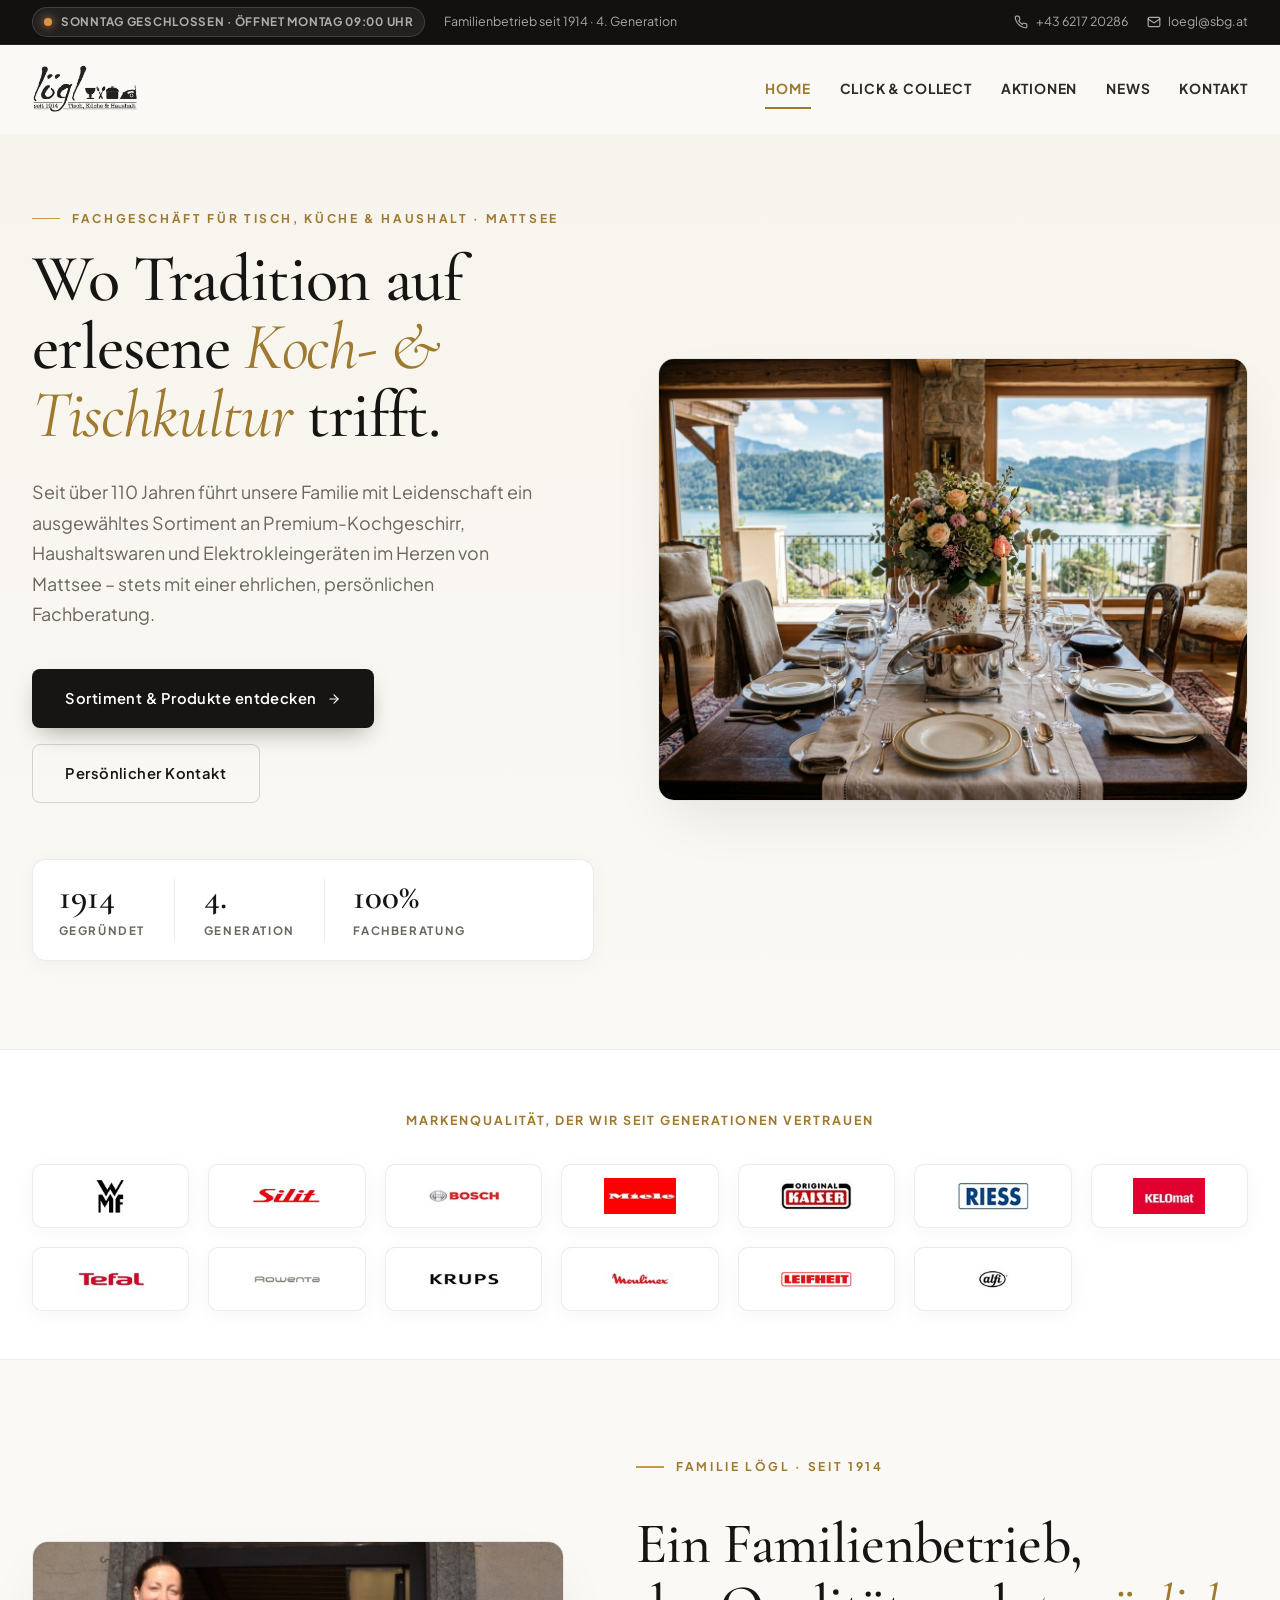
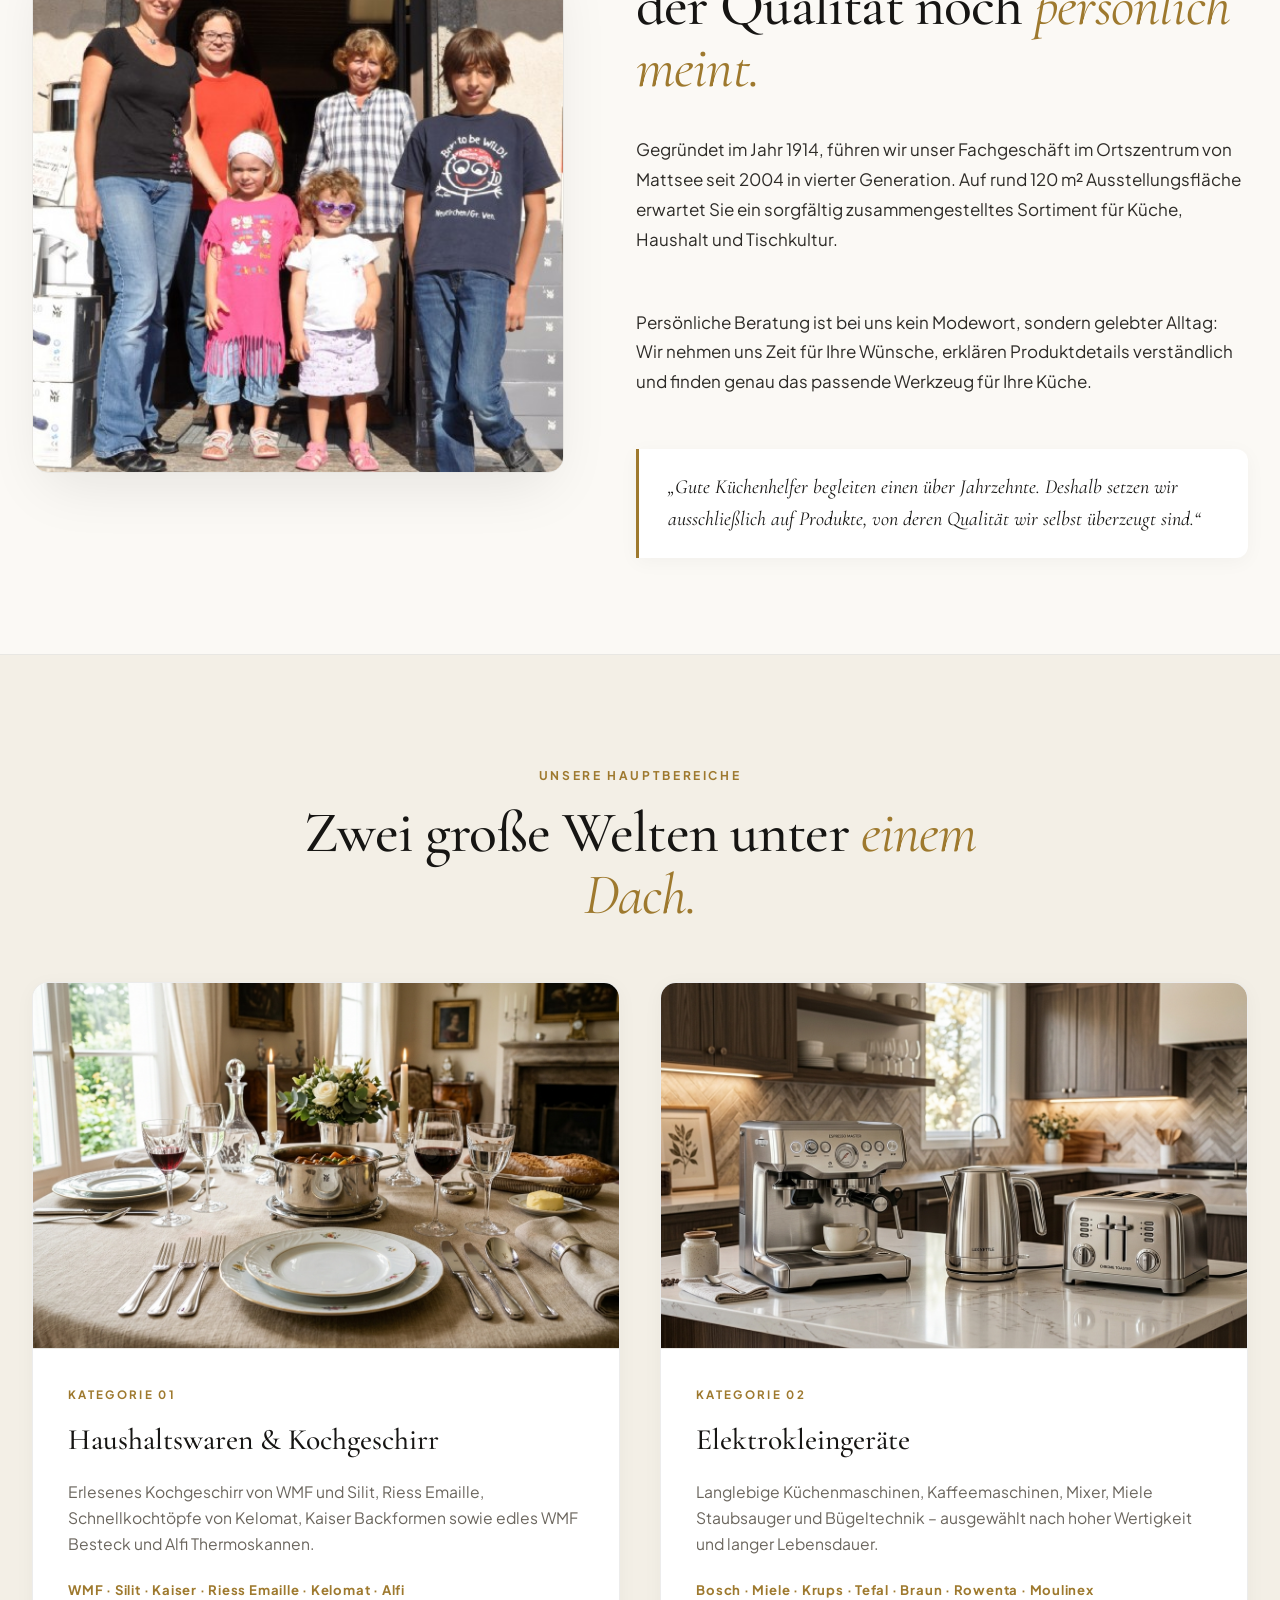
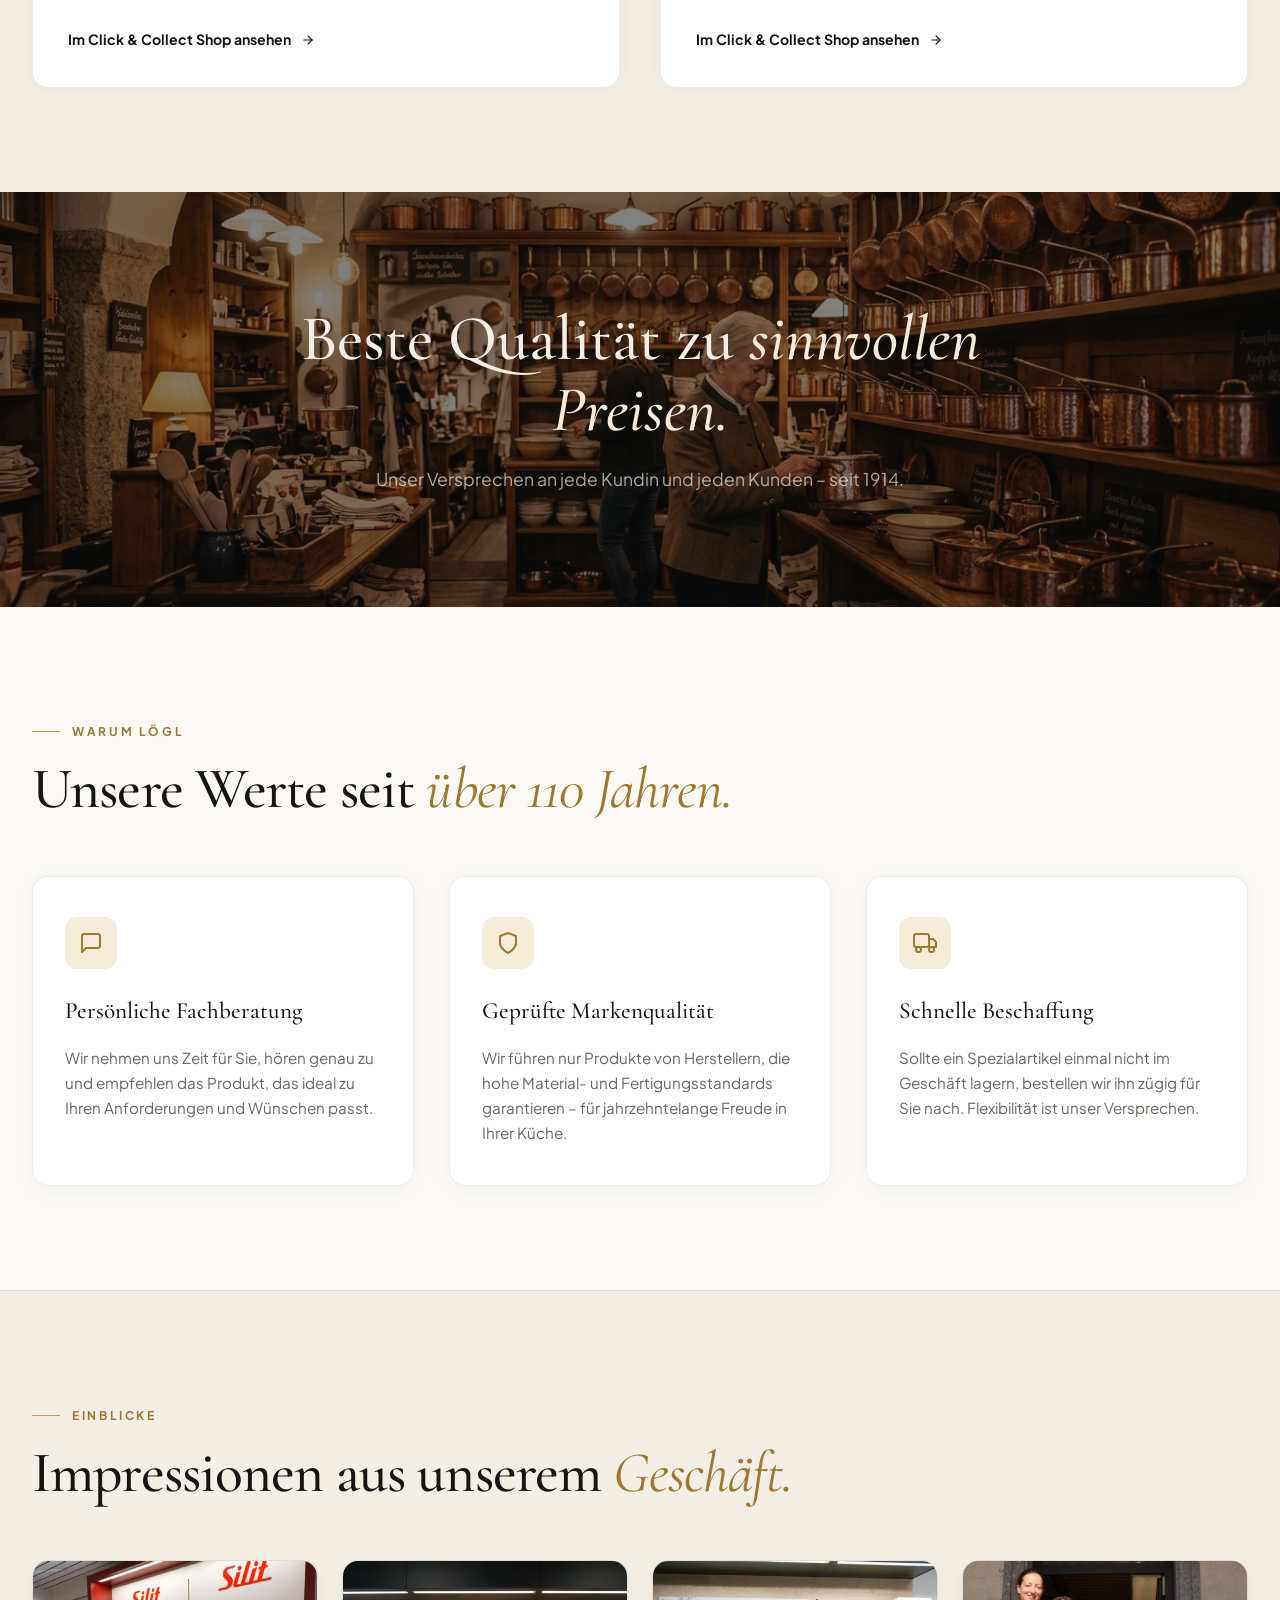
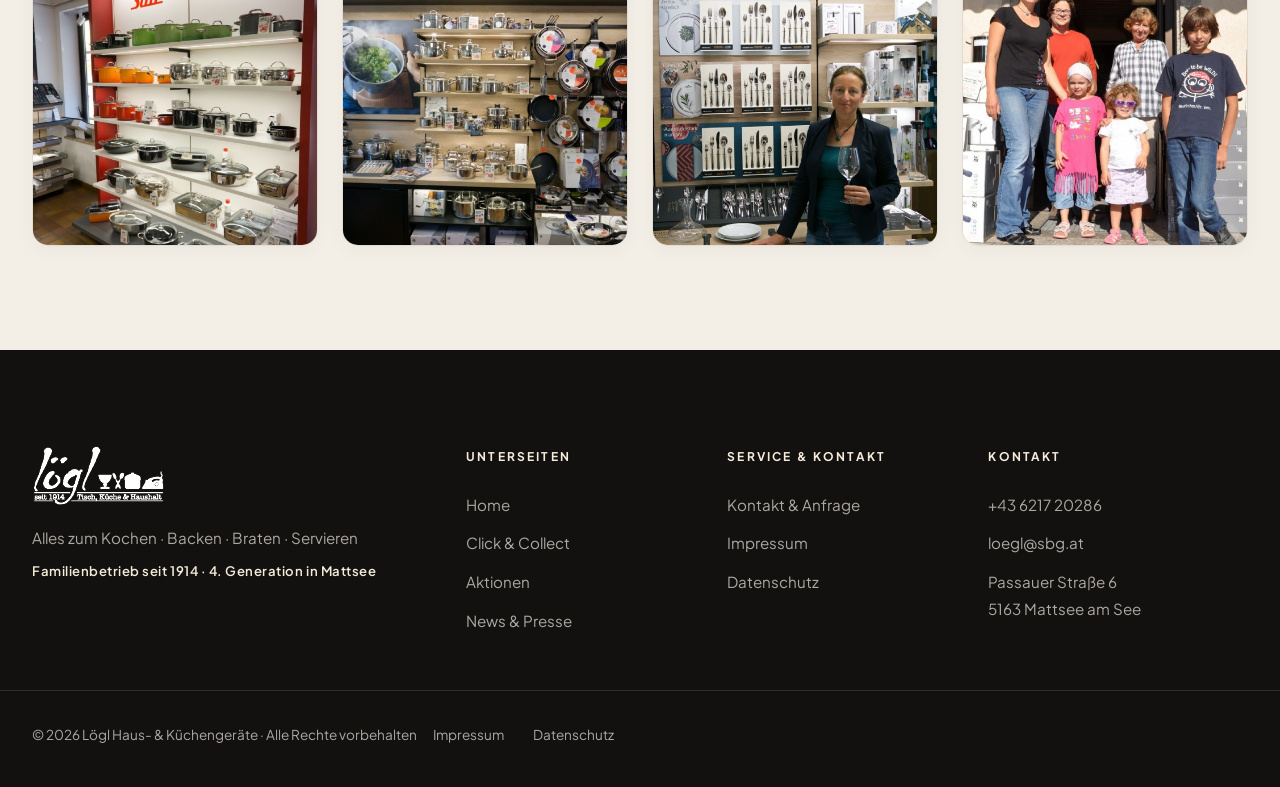
==== index.html @ 31fc6ae3 "Initial commit: Lögl Mattsee Demo-Website Statische Website mit Click & Collect Shop und Inhaber-Das" ====
<!DOCTYPE html>
<html lang="de">
<head>
  <meta charset="UTF-8" />
  <meta name="viewport" content="width=device-width, initial-scale=1.0" />
  <title>Lögl Haus- & Küchengeräte · Mattsee am See · Seit 1914</title>
  <meta name="description" content="Lögl in Mattsee – Ihr Traditionsfachgeschäft für hochwertige Haushaltswaren, Kochgeschirr & Elektrokleingeräte. Familienbetrieb in 4. Generation seit 1914." />
  <meta name="theme-color" content="#161513" />

  <!-- Open Graph / Meta -->
  <meta property="og:type" content="website" />
  <meta property="og:title" content="Lögl Haus- & Küchengeräte · Mattsee am See · seit 1914" />
  <meta property="og:description" content="Alles zum Kochen, Backen, Braten & Servieren. Ihr Traditionsfachgeschäft im Zentrum von Mattsee – seit 1914 in Familienhand." />
  <meta property="og:image" content="assets/stock/hero_v2.jpg" />
  <meta property="og:locale" content="de_AT" />

  <!-- Fonts & Styles -->
  <link rel="preconnect" href="https://fonts.googleapis.com" />
  <link rel="preconnect" href="https://fonts.gstatic.com" crossorigin />
  <link rel="icon" type="image/x-icon" href="favicon.ico" />
  <link rel="icon" type="image/png" sizes="32x32" href="favicon.png" />
  <link rel="apple-touch-icon" sizes="180x180" href="apple-touch-icon.png" />
  <link rel="stylesheet" href="assets/css/style.css" />

  <!-- Schema.org Structured Data -->
  <script type="application/ld+json">
  {
    "@context": "https://schema.org",
    "@type": "HardwareStore",
    "name": "Lögl Haus- & Küchengeräte",
    "image": "assets/stock/hero_v2.jpg",
    "description": "Fachgeschäft für Haushaltswaren, Kochgeschirr und Elektrokleingeräte in Mattsee. Familienbetrieb seit 1914.",
    "foundingDate": "1914",
    "address": {
      "@type": "PostalAddress",
      "streetAddress": "Passauer Straße 6",
      "postalCode": "5163",
      "addressLocality": "Mattsee",
      "addressRegion": "Salzburg",
      "addressCountry": "AT"
    },
    "telephone": "+43 6217 20286",
    "email": "loegl@sbg.at",
    "openingHoursSpecification": [
      { "@type": "OpeningHoursSpecification", "dayOfWeek": ["Monday","Tuesday","Thursday","Friday"], "opens": "09:00", "closes": "12:00" },
      { "@type": "OpeningHoursSpecification", "dayOfWeek": ["Monday","Tuesday","Thursday","Friday"], "opens": "14:30", "closes": "18:00" },
      { "@type": "OpeningHoursSpecification", "dayOfWeek": "Wednesday", "opens": "09:00", "closes": "12:00" },
      { "@type": "OpeningHoursSpecification", "dayOfWeek": "Saturday", "opens": "09:00", "closes": "12:30" }
    ]
  }
  </script>
</head>
<body>

  <!-- ============ TOP BAR ============ -->
  <div class="topbar">
    <div class="wrap topbar__inner">
      <span class="topbar__item">
        <span class="status-badge status-badge--open" id="liveStatusBadge">
          <span class="status-badge__dot"></span>
          <span>Wird geladen...</span>
        </span>
      </span>
      <span class="topbar__item topbar__text-hide-mobile">Familienbetrieb seit 1914 · 4. Generation</span>
      <div class="topbar__spacer"></div>
      <a class="topbar__item topbar__link" href="tel:0043621720286">
        <svg class="icon" width="14" height="14" viewBox="0 0 24 24" fill="none" stroke="currentColor" stroke-width="2"><path d="M22 16.92v3a2 2 0 0 1-2.18 2 19.79 19.79 0 0 1-8.63-3.07 19.5 19.5 0 0 1-6-6 19.79 19.79 0 0 1-3.07-8.67A2 2 0 0 1 4.11 2h3a2 2 0 0 1 2 1.72 12.84 12.84 0 0 0 .7 2.81 2 2 0 0 1-.45 2.11L8.09 9.91a16 16 0 0 0 6 6l1.27-1.27a2 2 0 0 1 2.11-.45 12.84 12.84 0 0 0 2.81.7A2 2 0 0 1 22 16.92z"></path></svg>
        <span>+43 6217 20286</span>
      </a>
      <a class="topbar__item topbar__link topbar__text-hide-mobile" href="mailto:loegl@sbg.at">
        <svg class="icon" width="14" height="14" viewBox="0 0 24 24" fill="none" stroke="currentColor" stroke-width="2"><rect x="2" y="4" width="20" height="16" rx="2"></rect><path d="m22 7-8.97 5.7a1.94 1.94 0 0 1-2.06 0L2 7"></path></svg>
        <span>loegl@sbg.at</span>
      </a>
    </div>
  </div>

  <!-- ============ HEADER ============ -->
  <header class="header" id="header">
    <div class="wrap header__inner">
      <a class="brand" href="index.html" aria-label="Lögl – zur Startseite">
        <img class="brand__logo" src="assets/loegl.jpg" alt="Lögl – Tisch, Küche & Haushalt, seit 1914" width="776" height="347" />
      </a>

      <nav class="nav" id="nav" aria-label="Hauptnavigation">
        <a href="index.html" class="nav__link is-active">HOME</a>
        <a href="click-and-collect.html" class="nav__link">CLICK &amp; COLLECT</a>
        <a href="aktionen.html" class="nav__link">AKTIONEN</a>
        <a href="news.html" class="nav__link">NEWS</a>
        <a href="kontakt.html" class="nav__link">KONTAKT</a>
      </nav>

      <button class="burger" id="burger" aria-label="Menü öffnen" aria-expanded="false" aria-controls="nav">
        <span></span><span></span><span></span>
      </button>
    </div>
  </header>

  <main id="top">

    <!-- ============ HERO ============ -->
    <section class="hero">
      <div class="wrap hero__grid">
        <div class="hero__content reveal is-in">
          <span class="eyebrow">Fachgeschäft für Tisch, Küche &amp; Haushalt · Mattsee</span>
          <h1 class="hero__title">
            Wo Tradition auf erlesene <em>Koch- &amp; Tischkultur</em> trifft.
          </h1>
          <p class="hero__lead">
            Seit über 110 Jahren führt unsere Familie mit Leidenschaft ein ausgewähltes Sortiment an Premium-Kochgeschirr, Haushaltswaren und Elektrokleingeräten im Herzen von Mattsee – stets mit einer ehrlichen, persönlichen Fachberatung.
          </p>
          <div class="hero__actions">
            <a href="click-and-collect.html" class="btn btn--primary">
              <span>Sortiment &amp; Produkte entdecken</span>
              <svg class="icon icon--arrow" width="14" height="14" viewBox="0 0 24 24" fill="none" stroke="currentColor" stroke-width="2"><line x1="5" y1="12" x2="19" y2="12"></line><polyline points="12 5 19 12 12 19"></polyline></svg>
            </a>
            <a href="kontakt.html" class="btn btn--ghost">Persönlicher Kontakt</a>
          </div>
          <div class="hero__meta">
            <div><strong>1914</strong><span>Gegründet</span></div>
            <div><strong>4.</strong><span>Generation</span></div>
            <div><strong>100%</strong><span>Fachberatung</span></div>
          </div>
        </div>
        <div class="hero__media reveal is-in">
          <img src="assets/stock/hero_v3.jpg" alt="Exquisite Tisch- &amp; Kochkultur bei Lögl in Mattsee" width="1500" height="1000" fetchpriority="high" />
        </div>
      </div>
    </section>

    <!-- ============ MARKEN ============ -->
    <section class="brands" aria-label="Unsere Marken">
      <div class="wrap">
        <p class="brands__label reveal">Markenqualität, der wir seit Generationen vertrauen</p>
        <div class="brands__grid reveal">
          <div class="brand-card"><img src="assets/1924669_im.jpg" alt="WMF" loading="lazy" /></div>
          <div class="brand-card"><img src="assets/1926480_im.png" alt="Silit" loading="lazy" /></div>
          <div class="brand-card"><img src="assets/1924662_im.jpg" alt="Bosch" loading="lazy" /></div>
          <div class="brand-card"><img src="assets/1924663_im.jpg" alt="Miele" loading="lazy" /></div>
          <div class="brand-card"><img src="assets/1924658_im.jpg" alt="Kaiser" loading="lazy" /></div>
          <div class="brand-card"><img src="assets/1924666_im.jpg" alt="Riess Emaille" loading="lazy" /></div>
          <div class="brand-card"><img src="assets/1924659_im.jpg" alt="Kelomat" loading="lazy" /></div>
          <div class="brand-card"><img src="assets/1924670_im.jpg" alt="Tefal" loading="lazy" /></div>
          <div class="brand-card"><img src="assets/1924667_im.jpg" alt="Rowenta" loading="lazy" /></div>
          <div class="brand-card"><img src="assets/1924660_im.jpg" alt="Krups" loading="lazy" /></div>
          <div class="brand-card"><img src="assets/1924664_im.jpg" alt="Moulinex" loading="lazy" /></div>
          <div class="brand-card"><img src="assets/1926479_im.png" alt="Leifheit" loading="lazy" /></div>
          <div class="brand-card"><img src="assets/1924661_im.jpg" alt="Alfi Thermos" loading="lazy" /></div>
        </div>
      </div>
    </section>

    <!-- ============ WILLKOMMEN / INTRO ============ -->
    <section class="intro" id="willkommen">
      <div class="wrap intro__grid">
        <figure class="intro__photo reveal">
          <img src="assets/1923176_th.jpg" alt="Dagmar Leobacher und Michael Fürst – Inhaber von Lögl Haus- &amp; Küchengeräte" width="500" height="500" loading="lazy" />
        </figure>
        <div class="intro__body reveal">
          <span class="eyebrow eyebrow--dark">Familie Lögl · seit 1914</span>
          <h2 class="section-title">Ein Familienbetrieb,<br />der Qualität noch <em>persönlich meint.</em></h2>
          <p>
            Gegründet im Jahr 1914, führen wir unser Fachgeschäft im Ortszentrum von Mattsee seit 2004 in vierter Generation. Auf rund 120 m² Ausstellungsfläche erwartet Sie ein sorgfältig zusammengestelltes Sortiment für Küche, Haushalt und Tischkultur.
          </p>
          <p>
            Persönliche Beratung ist bei uns kein Modewort, sondern gelebter Alltag: Wir nehmen uns Zeit für Ihre Wünsche, erklären Produktdetails verständlich und finden genau das passende Werkzeug für Ihre Küche.
          </p>
          <div class="owner-quote">
            „Gute Küchenhelfer begleiten einen über Jahrzehnte. Deshalb setzen wir ausschließlich auf Produkte, von deren Qualität wir selbst überzeugt sind.“
          </div>
        </div>
      </div>
    </section>

    <!-- ============ SORTIMENT SHOWCASE ============ -->
    <section class="sortiment">
      <div class="wrap">
        <div class="section-head section-head--center reveal">
          <span class="eyebrow eyebrow--dark">Unsere Hauptbereiche</span>
          <h2 class="section-title">Zwei große Welten unter <em>einem Dach.</em></h2>
        </div>

        <div class="cards">
          <!-- Haushaltswaren -->
          <article class="card reveal" id="haushalt">
            <figure class="card__media">
              <img src="assets/stock/sortiment-haushalt.jpg" alt="Hochwertiges Kochgeschirr, Geschirr und Glaskultur bei Lögl" width="1500" height="1000" loading="lazy" />
            </figure>
            <div class="card__body">
              <span class="card__num">Kategorie 01</span>
              <h3 class="card__title">Haushaltswaren &amp; Kochgeschirr</h3>
              <p class="card__text">
                Erlesenes Kochgeschirr von WMF und Silit, Riess Emaille, Schnellkochtöpfe von Kelomat, Kaiser Backformen sowie edles WMF Besteck und Alfi Thermoskannen.
              </p>
              <div class="card__brands">WMF · Silit · Kaiser · Riess Emaille · Kelomat · Alfi</div>
              <a href="click-and-collect.html" class="link-arrow">
                <span>Im Click &amp; Collect Shop ansehen</span>
                <svg class="icon icon--arrow" width="14" height="14" viewBox="0 0 24 24" fill="none" stroke="currentColor" stroke-width="2"><line x1="5" y1="12" x2="19" y2="12"></line><polyline points="12 5 19 12 12 19"></polyline></svg>
              </a>
            </div>
          </article>

          <!-- Elektrokleingeräte -->
          <article class="card reveal" id="elektro">
            <figure class="card__media">
              <img src="assets/stock/sortiment-elektro.jpg" alt="Elektrokleingeräte und Küchentechnik namhafter Marken" width="1500" height="1000" loading="lazy" />
            </figure>
            <div class="card__body">
              <span class="card__num">Kategorie 02</span>
              <h3 class="card__title">Elektrokleingeräte</h3>
              <p class="card__text">
                Langlebige Küchenmaschinen, Kaffeemaschinen, Mixer, Miele Staubsauger und Bügeltechnik – ausgewählt nach hoher Wertigkeit und langer Lebensdauer.
              </p>
              <div class="card__brands">Bosch · Miele · Krups · Tefal · Braun · Rowenta · Moulinex</div>
              <a href="click-and-collect.html" class="link-arrow">
                <span>Im Click &amp; Collect Shop ansehen</span>
                <svg class="icon icon--arrow" width="14" height="14" viewBox="0 0 24 24" fill="none" stroke="currentColor" stroke-width="2"><line x1="5" y1="12" x2="19" y2="12"></line><polyline points="12 5 19 12 12 19"></polyline></svg>
              </a>
            </div>
          </article>
        </div>
      </div>
    </section>

    <!-- ============ STATEMENT BAND ============ -->
    <section class="statement">
      <div class="statement__bg" aria-hidden="true">
        <img src="assets/stock/statement.jpg" alt="" width="1400" height="2100" loading="lazy" />
      </div>
      <div class="wrap statement__inner reveal">
        <p class="statement__quote">Beste Qualität zu <em>sinnvollen Preisen.</em></p>
        <p class="statement__sub">Unser Versprechen an jede Kundin und jeden Kunden – seit 1914.</p>
      </div>
    </section>

    <!-- ============ REDESIGNED WARM LUXURY VALUES ============ -->
    <section class="values">
      <div class="wrap">
        <div class="section-head reveal">
          <span class="eyebrow eyebrow--dark">Warum Lögl</span>
          <h2 class="section-title">Unsere Werte seit <em>über 110 Jahren.</em></h2>
        </div>
        <div class="values__grid">
          <article class="value reveal">
            <div class="value__icon">
              <svg class="icon" width="24" height="24" viewBox="0 0 24 24" fill="none" stroke="currentColor" stroke-width="2"><path d="M21 15a2 2 0 0 1-2 2H7l-4 4V5a2 2 0 0 1 2-2h14a2 2 0 0 1 2 2z"></path></svg>
            </div>
            <h3>Persönliche Fachberatung</h3>
            <p>Wir nehmen uns Zeit für Sie, hören genau zu und empfehlen das Produkt, das ideal zu Ihren Anforderungen und Wünschen passt.</p>
          </article>
          <article class="value reveal">
            <div class="value__icon">
              <svg class="icon" width="24" height="24" viewBox="0 0 24 24" fill="none" stroke="currentColor" stroke-width="2"><path d="M12 22s8-4 8-10V5l-8-3-8 3v7c0 6 8 10 8 10z"></path></svg>
            </div>
            <h3>Geprüfte Markenqualität</h3>
            <p>Wir führen nur Produkte von Herstellern, die hohe Material- und Fertigungsstandards garantieren – für jahrzehntelange Freude in Ihrer Küche.</p>
          </article>
          <article class="value reveal">
            <div class="value__icon">
              <svg class="icon" width="24" height="24" viewBox="0 0 24 24" fill="none" stroke="currentColor" stroke-width="2"><rect x="1" y="3" width="15" height="13" rx="2"></rect><polygon points="16 8 20 8 23 11 23 16 16 16 16 8"></polygon><circle cx="5.5" cy="18.5" r="2.5"></circle><circle cx="18.5" cy="18.5" r="2.5"></circle></svg>
            </div>
            <h3>Schnelle Beschaffung</h3>
            <p>Sollte ein Spezialartikel einmal nicht im Geschäft lagern, bestellen wir ihn zügig für Sie nach. Flexibilität ist unser Versprechen.</p>
          </article>
        </div>
      </div>
    </section>

    <!-- ============ EINBLICKE / GALLERY ============ -->
    <section class="gallery" id="einblicke">
      <div class="wrap">
        <div class="section-head reveal">
          <span class="eyebrow eyebrow--dark">Einblicke</span>
          <h2 class="section-title">Impressionen aus unserem <em>Geschäft.</em></h2>
        </div>
        <div class="gallery__grid">
          <figure class="gallery__item reveal">
            <img src="assets/2295987_th.jpg" alt="Kochgeschirr-Ausstellung bei Lögl in Mattsee" width="500" height="500" loading="lazy" />
            <span class="gallery__zoom-icon">
              <svg class="icon" width="16" height="16" viewBox="0 0 24 24" fill="none" stroke="currentColor" stroke-width="2"><circle cx="11" cy="11" r="8"></circle><line x1="21" y1="21" x2="16.65" y2="16.65"></line></svg>
            </span>
          </figure>
          <figure class="gallery__item reveal">
            <img src="assets/2295988_th.jpg" alt="Markenausstellung im Verkaufsraum" width="500" height="500" loading="lazy" />
            <span class="gallery__zoom-icon">
              <svg class="icon" width="16" height="16" viewBox="0 0 24 24" fill="none" stroke="currentColor" stroke-width="2"><circle cx="11" cy="11" r="8"></circle><line x1="21" y1="21" x2="16.65" y2="16.65"></line></svg>
            </span>
          </figure>
          <figure class="gallery__item reveal">
            <img src="assets/2295986_th.jpg" alt="Besteck und Glaskultur" width="500" height="500" loading="lazy" />
            <span class="gallery__zoom-icon">
              <svg class="icon" width="16" height="16" viewBox="0 0 24 24" fill="none" stroke="currentColor" stroke-width="2"><circle cx="11" cy="11" r="8"></circle><line x1="21" y1="21" x2="16.65" y2="16.65"></line></svg>
            </span>
          </figure>
          <figure class="gallery__item reveal">
            <img src="assets/1923176_th.jpg" alt="Familie Lögl vor dem Fachgeschäft in Mattsee" width="500" height="500" loading="lazy" />
            <span class="gallery__zoom-icon">
              <svg class="icon" width="16" height="16" viewBox="0 0 24 24" fill="none" stroke="currentColor" stroke-width="2"><circle cx="11" cy="11" r="8"></circle><line x1="21" y1="21" x2="16.65" y2="16.65"></line></svg>
            </span>
          </figure>
        </div>
      </div>
    </section>

    <!-- ============ FOOTER ============ -->
    <footer class="footer">
      <div class="wrap footer__inner">
        <div class="footer__brand">
          <img class="footer__logo" src="assets/loegl.jpg" alt="Lögl – Tisch, Küche & Haushalt" width="776" height="347" />
          <p>Alles zum Kochen · Backen · Braten · Servieren</p>
          <p class="footer__since">Familienbetrieb seit 1914 · 4. Generation in Mattsee</p>
        </div>
        <nav class="footer__nav" aria-label="Footer Navigation Subpages">
          <h4>Unterseiten</h4>
          <a href="index.html">Home</a>
          <a href="click-and-collect.html">Click &amp; Collect</a>
          <a href="aktionen.html">Aktionen</a>
          <a href="news.html">News &amp; Presse</a>
        </nav>
        <nav class="footer__nav" aria-label="Footer Service">
          <h4>Service &amp; Kontakt</h4>
          <a href="kontakt.html">Kontakt &amp; Anfrage</a>
          <a href="impressum.html">Impressum</a>
          <a href="datenschutz.html">Datenschutz</a>
        </nav>
        <div class="footer__nav">
          <h4>Kontakt</h4>
          <a href="tel:0043621720286">+43 6217 20286</a>
          <a href="mailto:loegl@sbg.at">loegl@sbg.at</a>
          <span>Passauer Straße 6<br />5163 Mattsee am See</span>
        </div>
      </div>
      <div class="wrap footer__bottom">
        <span>© <span id="year">2026</span> Lögl Haus- &amp; Küchengeräte · Alle Rechte vorbehalten</span>
        <div class="footer__legal">
          <a href="impressum.html">Impressum</a>
          <a href="datenschutz.html">Datenschutz</a>
        </div>
      </div>
    </footer>
  </main>

  <a href="#top" class="totop" id="toTop" aria-label="Nach oben scrollen">↑</a>
  <script src="assets/js/main.js"></script>
</body>
</html>
---- assets/css/style.css ----
/* =========================================================
   LÖGL Haus- & Küchengeräte — Mattsee am See (seit 1914)
   "Million Euro Agency" High-End Editorial Design System
   Master Mobile Responsiveness (320px to 4K Displays)
   ========================================================= */

@import url('https://fonts.googleapis.com/css2?family=Cormorant+Garamond:ital,wght@0,400;0,500;0,600;0,700;1,400;1,600&family=Plus+Jakarta+Sans:wght@400;500;600;700&display=swap');

:root {
  --paper:        #fbf9f5;   /* ultra warm cream base */
  --paper-2:      #ffffff;   /* cards / crisp white */
  --paper-3:      #f3efe6;   /* alt fills & chips */
  --paper-dark:   #161513;   /* obsidian dark fill */
  
  --ink:          #161513;   /* warm deep obsidian */
  --ink-2:        #2d2b27;
  --ink-soft:     #6b665e;   /* warm grey text */
  --ink-mute:     #969085;
  
  --gold:         #c49a45;   /* noble warm gold */
  --gold-light:   #f4ebd9;   /* pale gold tint */
  --gold-dark:    #9e792e;
  --gold-glow:    rgba(196, 154, 69, 0.18);
  
  --line:         rgba(22, 21, 19, 0.08);
  --line-2:       rgba(22, 21, 19, 0.16);
  --line-gold:    rgba(196, 154, 69, 0.35);

  --on-dark:      #f4efe6;
  --on-dark-soft: rgba(244, 239, 230, 0.68);
  --on-dark-line: rgba(244, 239, 230, 0.12);

  --serif: "Cormorant Garamond", Georgia, serif;
  --sans:  "Plus Jakarta Sans", -apple-system, BlinkMacSystemFont, sans-serif;

  --wrap: 1280px;
  --sp: 8.5rem;
  --r: 16px;
  --ease: cubic-bezier(0.22, 1, 0.36, 1);
  --shadow-sm: 0 4px 20px rgba(0, 0, 0, 0.04);
  --shadow-lg: 0 24px 60px -15px rgba(22, 21, 19, 0.10);
  --shadow-glow: 0 0 30px rgba(196, 154, 69, 0.25);
}

*, *::before, *::after { box-sizing: border-box; }

html { scroll-behavior: smooth; -webkit-text-size-adjust: 100%; scroll-padding-top: 90px; }
@media (prefers-reduced-motion: reduce) {
  html { scroll-behavior: auto; }
  *, *::before, *::after { animation: none !important; transition: none !important; }
}

body {
  margin: 0;
  font-family: var(--sans);
  color: var(--ink-2);
  background: var(--paper);
  font-size: 17px;
  line-height: 1.75;
  -webkit-font-smoothing: antialiased;
  text-rendering: optimizeLegibility;
  overflow-x: hidden;
}

img, svg, iframe { max-width: 100%; display: block; }
a { color: inherit; text-decoration: none; }
::selection { background: var(--gold); color: #fff; }

.wrap { width: 100%; max-width: var(--wrap); margin: 0 auto; padding: 0 32px; }

/* ---------- Icon Utilities ---------- */
.icon {
  display: inline-block; vertical-align: middle; flex-shrink: 0;
  stroke-linecap: round; stroke-linejoin: round; transition: transform 0.3s var(--ease);
}
.icon--gold { color: var(--gold); }
.icon--arrow { transition: transform 0.3s var(--ease); }
.link-arrow:hover .icon--arrow { transform: translateX(4px); }

/* ---------- Type Primitives ---------- */
.eyebrow {
  display: inline-flex; align-items: center; gap: 0.75rem;
  font-family: var(--sans); font-size: 0.75rem; font-weight: 700;
  letter-spacing: 0.22em; text-transform: uppercase;
  color: var(--gold-dark); margin-bottom: 1rem;
}
.eyebrow::before { content: ""; width: 28px; height: 1.5px; background: var(--gold); }
.eyebrow--dark { color: var(--gold-dark); }
.eyebrow--light { color: var(--gold-light); }
.eyebrow--light::before { background: var(--gold); }

.section-title {
  font-family: var(--serif); font-weight: 500;
  font-size: clamp(2rem, 4.5vw, 3.8rem);
  line-height: 1.08; letter-spacing: -0.015em; color: var(--ink); margin: 0;
}
.section-title em { font-style: italic; font-weight: 400; color: var(--gold-dark); }

.section-head { max-width: 780px; margin-bottom: 3.5rem; }
.section-head--center { text-align: center; margin-left: auto; margin-right: auto; }
.section-head--center .eyebrow { justify-content: center; }
.section-head--center .eyebrow::before { display: none; }

/* ---------- Buttons ---------- */
.btn {
  display: inline-flex; align-items: center; justify-content: center; gap: 0.65rem;
  padding: 1.05em 2.2em; font-family: var(--sans); font-size: 0.92rem; font-weight: 600;
  letter-spacing: 0.03em; border-radius: 8px; cursor: pointer; min-height: 46px;
  border: 1px solid transparent; transition: all 0.35s var(--ease);
  touch-action: manipulation;
}
.btn--primary {
  background: var(--ink); color: #fff;
  box-shadow: 0 10px 25px -8px rgba(22, 21, 19, 0.4);
}
.btn--primary:hover {
  background: var(--gold-dark); color: #fff;
  transform: translateY(-3px); box-shadow: 0 16px 30px -10px rgba(158, 121, 46, 0.4);
}
.btn--ghost { background: transparent; color: var(--ink); border-color: var(--line-2); }
.btn--ghost:hover { border-color: var(--gold-dark); color: var(--gold-dark); background: rgba(196, 154, 69, 0.06); transform: translateY(-3px); }
.btn--gold { background: var(--gold); color: #fff; }
.btn--gold:hover { background: var(--gold-dark); transform: translateY(-3px); }
.btn--wide { width: 100%; }

/* ---------- Topbar & Live Status Pill ---------- */
.topbar { background: #121110; color: var(--on-dark); font-size: 0.78rem; border-bottom: 1px solid rgba(255, 255, 255, 0.08); }
.topbar__inner { display: flex; align-items: center; gap: 1.2rem; min-height: 44px; flex-wrap: wrap; padding-top: 0.2rem; padding-bottom: 0.2rem; }
.topbar__spacer { flex: 1; }
.topbar__item { color: var(--on-dark-soft); display: inline-flex; align-items: center; gap: 0.5rem; }
.topbar__link { transition: color 0.25s; display: inline-flex; align-items: center; gap: 0.45rem; }
.topbar__link:hover { color: var(--gold-light); }
.topbar__sep { opacity: 0.25; }

.status-badge {
  display: inline-flex; align-items: center; gap: 0.6rem;
  padding: 0.32em 0.9em; border-radius: 30px; font-size: 0.73rem; font-weight: 700;
  letter-spacing: 0.06em; text-transform: uppercase; background: rgba(255, 255, 255, 0.07); border: 1px solid rgba(255, 255, 255, 0.14);
}
.status-badge__dot {
  width: 8px; height: 8px; border-radius: 50%; background: #4ae076;
  box-shadow: 0 0 10px #4ae076; animation: pulseDot 2s infinite; display: inline-block;
}
.status-badge--closed .status-badge__dot { background: #e0934a; box-shadow: 0 0 10px #e0934a; }

@keyframes pulseDot {
  0% { transform: scale(0.92); opacity: 0.85; }
  50% { transform: scale(1.3); opacity: 1; }
  100% { transform: scale(0.92); opacity: 0.85; }
}

/* ---------- Header & Navigation ---------- */
.header {
  position: sticky; top: 0; z-index: 100;
  background: rgba(251, 249, 245, 0.96);
  backdrop-filter: blur(20px) saturate(1.2); -webkit-backdrop-filter: blur(20px) saturate(1.2);
  border-bottom: 1px solid transparent; transition: all 0.4s var(--ease);
}
.header.is-stuck { border-color: var(--line); box-shadow: 0 10px 30px -10px rgba(0, 0, 0, 0.05); }
.header__inner { display: flex; align-items: center; justify-content: space-between; height: 88px; }

.brand { display: flex; align-items: center; gap: 0.8rem; line-height: 0; }
.brand__logo { height: 48px; width: auto; mix-blend-mode: multiply; transition: opacity 0.3s, transform 0.3s; }

.nav { display: flex; align-items: center; gap: 1.8rem; }
.nav__link {
  position: relative; font-size: 0.86rem; font-weight: 700; color: var(--ink-2); padding: 6px 0;
  letter-spacing: 0.06em; text-transform: uppercase; transition: color 0.25s;
}
.nav__link::after {
  content: ""; position: absolute; left: 0; bottom: -2px; width: 0; height: 2px;
  background: var(--gold-dark); transition: width 0.35s var(--ease);
}
.nav__link:hover, .nav__link.is-active { color: var(--gold-dark); }
.nav__link:hover::after, .nav__link.is-active::after { width: 100%; }

.burger { display: none; background: none; border: 0; cursor: pointer; width: 44px; height: 44px; padding: 10px 8px; position: relative; }
.burger span { position: absolute; left: 8px; right: 8px; height: 2.5px; background: var(--ink); border-radius: 2px; transition: transform 0.4s var(--ease), opacity 0.3s; }
.burger span:nth-child(1) { top: 12px; }
.burger span:nth-child(2) { top: 21px; }
.burger span:nth-child(3) { top: 30px; }

/* ---------- COMPACT SUBHERO ---------- */
.subhero {
  background: linear-gradient(180deg, #f5f1e8 0%, var(--paper) 100%);
  padding: 2.2rem 0 1.8rem; border-bottom: 1px solid var(--line);
}
.subhero__inner { max-width: 860px; }
.subhero__breadcrumb {
  font-size: 0.75rem; font-weight: 700; letter-spacing: 0.12em; text-transform: uppercase;
  color: var(--gold-dark); margin-bottom: 0.5rem; display: flex; align-items: center; gap: 0.4rem; flex-wrap: wrap;
}
.subhero__breadcrumb a { color: var(--ink-soft); transition: color 0.25s; }
.subhero__breadcrumb a:hover { color: var(--ink); }
.subhero__title {
  font-family: var(--serif); font-weight: 500;
  font-size: clamp(2.1rem, 4vw, 3.4rem); line-height: 1.05; color: var(--ink); margin: 0 0 0.5rem;
}
.subhero__title em { font-style: italic; font-weight: 400; color: var(--gold-dark); }
.subhero__lead { font-size: 1.02rem; color: var(--ink-soft); line-height: 1.6; margin: 0; }

/* ---------- Hero Section (Side-by-side 2 Column Grid) ---------- */
.hero { position: relative; background: linear-gradient(180deg, #f7f4ed 0%, var(--paper) 100%); overflow: hidden; padding: 4rem 0 5.5rem; }
.hero__grid { display: grid; grid-template-columns: 1fr 1.05fr; gap: 4rem; align-items: center; min-height: 540px; }
.hero__content { max-width: 620px; position: relative; z-index: 2; }
.hero__title {
  font-family: var(--serif); font-weight: 500;
  font-size: clamp(2.5rem, 5.2vw, 5rem); line-height: 1.02; letter-spacing: -0.02em;
  color: var(--ink); margin: 0 0 1.8rem;
}
.hero__title em { font-style: italic; font-weight: 400; color: var(--gold-dark); }
.hero__lead { max-width: 32rem; color: var(--ink-soft); font-size: 1.12rem; margin: 0 0 2.5rem; line-height: 1.7; }
.hero__actions { display: flex; gap: 1rem; flex-wrap: wrap; margin-bottom: 3.5rem; }
.hero__meta { display: flex; gap: 0; background: var(--paper-2); padding: 1.2rem; border-radius: 14px; border: 1px solid var(--line); box-shadow: var(--shadow-sm); }
.hero__meta div { display: flex; flex-direction: column; padding: 0 1.8rem; border-left: 1px solid var(--line); }
.hero__meta div:first-child { padding-left: 0.4rem; border-left: 0; }
.hero__meta strong { font-family: var(--serif); font-size: 2.2rem; font-weight: 600; line-height: 1; color: var(--ink); }
.hero__meta span { font-size: 0.72rem; font-weight: 700; letter-spacing: 0.14em; text-transform: uppercase; color: var(--ink-soft); margin-top: 0.4rem; }

.hero__media { position: relative; border-radius: var(--r); overflow: hidden; box-shadow: var(--shadow-lg); border: 1px solid var(--line); aspect-ratio: 4 / 3; }
.hero__media img { width: 100%; height: 100%; object-fit: cover; transition: transform 1.2s var(--ease); }
.hero__media:hover img { transform: scale(1.04); }

/* ---------- BRANDS HORIZONTAL GRID ---------- */
.brands { padding: 3rem 0; background: var(--paper-2); border-top: 1px solid var(--line); border-bottom: 1px solid var(--line); }
.brands__label { font-size: 0.78rem; font-weight: 700; letter-spacing: 0.16em; text-transform: uppercase; color: var(--gold-dark); text-align: center; margin-bottom: 2rem; }
.brands__grid { display: grid; grid-template-columns: repeat(7, 1fr); gap: 1.2rem; align-items: center; justify-items: center; }
.brand-card {
  width: 100%; height: 64px; display: flex; align-items: center; justify-content: center;
  padding: 0.5rem 0.8rem; background: #fff; border: 1px solid var(--line); border-radius: 10px;
  transition: all 0.3s var(--ease); box-shadow: var(--shadow-sm);
}
.brand-card:hover { border-color: var(--line-gold); transform: translateY(-3px); box-shadow: var(--shadow-lg); }
.brand-card img { max-height: 36px; width: auto; object-fit: contain; filter: none; opacity: 1; transition: transform 0.3s var(--ease); }
.brand-card:hover img { transform: scale(1.06); }

/* ---------- INTRO SECTION ---------- */
.intro { padding: 6rem 0; background: var(--paper); border-bottom: 1px solid var(--line); }
.intro__grid { display: grid; grid-template-columns: 1fr 1.15fr; gap: 4.5rem; align-items: center; }
.intro__photo { margin: 0; position: relative; border-radius: var(--r); overflow: hidden; box-shadow: var(--shadow-lg); border: 1px solid var(--line); }
.intro__photo img { width: 100%; height: 100%; object-fit: cover; aspect-ratio: 1 / 1; }
.intro__body { display: flex; flex-direction: column; gap: 1.2rem; }
.owner-quote {
  margin-top: 1rem; padding: 1.4rem 1.8rem; background: var(--paper-2); border-left: 3px solid var(--gold-dark);
  border-radius: 0 12px 12px 0; font-family: var(--serif); font-size: 1.25rem; font-style: italic;
  color: var(--ink); line-height: 1.6; box-shadow: var(--shadow-sm);
}

/* ---------- VORTEILE BANNER GRID ---------- */
.vorteile-grid { display: grid; grid-template-columns: repeat(3, 1fr); gap: 2rem; text-align: center; }

/* ---------- SORTIMENT SHOWCASE ---------- */
.sortiment { padding: 6.5rem 0; background: var(--paper-3); }
.cards { display: grid; grid-template-columns: repeat(2, 1fr); gap: 2.5rem; }
.card {
  background: var(--paper-2); border: 1px solid var(--line); border-radius: var(--r);
  overflow: hidden; display: flex; flex-direction: column; transition: all 0.4s var(--ease);
  box-shadow: var(--shadow-sm);
}
.card:hover { transform: translateY(-6px); box-shadow: var(--shadow-lg); border-color: var(--line-gold); }
.card__media { aspect-ratio: 16 / 10; overflow: hidden; background: var(--paper); position: relative; margin: 0; border-bottom: 1px solid var(--line); }
.card__media img { width: 100%; height: 100%; object-fit: cover; transition: transform 1s var(--ease); }
.card:hover .card__media img { transform: scale(1.05); }
.card__body { padding: 2.2rem; display: flex; flex-direction: column; flex: 1; }
.card__num { font-size: 0.72rem; font-weight: 700; letter-spacing: 0.2em; text-transform: uppercase; color: var(--gold-dark); margin-bottom: 0.6rem; }
.card__title { font-family: var(--serif); font-size: 1.85rem; font-weight: 500; color: var(--ink); margin: 0 0 0.8rem; }
.card__text { color: var(--ink-soft); font-size: 0.98rem; line-height: 1.65; margin: 0 0 1.4rem; }
.card__brands { font-size: 0.82rem; font-weight: 700; letter-spacing: 0.06em; color: var(--gold-dark); margin-bottom: 1.6rem; }
.link-arrow { display: inline-flex; align-items: center; gap: 0.6rem; font-size: 0.88rem; font-weight: 700; color: var(--ink); margin-top: auto; transition: color 0.25s; }
.link-arrow:hover { color: var(--gold-dark); }

/* ---------- STATEMENT BAND ---------- */
.statement { position: relative; padding: 7rem 0; background: #121110; color: var(--on-dark); overflow: hidden; text-align: center; }
.statement__bg { position: absolute; inset: 0; opacity: 0.48; }
.statement__bg img { width: 100%; height: 100%; object-fit: cover; filter: none; }
.statement__inner { position: relative; z-index: 2; max-width: 820px; margin: 0 auto; }
.statement__quote { font-family: var(--serif); font-size: clamp(2.1rem, 5vw, 4rem); font-weight: 500; line-height: 1.1; margin: 0 0 1.2rem; }
.statement__quote em { font-style: italic; color: var(--gold-light); }
.statement__sub { font-size: 1.1rem; color: var(--on-dark-soft); margin: 0; }

/* ---------- VALUES SECTION ---------- */
.values { padding: 6.5rem 0; background: var(--paper); }
.values__grid { display: grid; grid-template-columns: repeat(3, 1fr); gap: 2.2rem; }
.value {
  background: var(--paper-2); padding: 2.5rem 2rem; border-radius: var(--r); border: 1px solid var(--line);
  box-shadow: var(--shadow-sm); transition: all 0.35s var(--ease);
}
.value:hover { border-color: var(--line-gold); transform: translateY(-4px); box-shadow: var(--shadow-lg); }
.value__icon {
  width: 52px; height: 52px; border-radius: 12px; background: var(--gold-light); color: var(--gold-dark);
  display: grid; place-items: center; margin-bottom: 1.4rem; transition: all 0.3s;
}
.value:hover .value__icon { background: var(--gold-dark); color: #fff; }
.value h3 { font-family: var(--serif); font-size: 1.45rem; font-weight: 500; color: var(--ink); margin: 0 0 0.8rem; }
.value p { color: var(--ink-soft); font-size: 0.95rem; line-height: 1.65; margin: 0; }

/* ---------- GALLERY / IMPRESSIONS ---------- */
.gallery { padding: 6.5rem 0; background: var(--paper-3); border-top: 1px solid var(--line); }
.gallery__grid { display: grid; grid-template-columns: repeat(4, 1fr); gap: 1.5rem; }
.gallery__item {
  margin: 0; position: relative; border-radius: var(--r); overflow: hidden; box-shadow: var(--shadow-sm);
  border: 1px solid var(--line); aspect-ratio: 1 / 1; cursor: pointer;
}
.gallery__item img { width: 100%; height: 100%; object-fit: cover; transition: transform 0.8s var(--ease); }
.gallery__item:hover img { transform: scale(1.08); }
.gallery__zoom-icon {
  position: absolute; top: 1rem; right: 1rem; width: 36px; height: 36px; border-radius: 50%;
  background: rgba(22, 21, 19, 0.75); backdrop-filter: blur(8px); color: #fff; display: grid; place-items: center;
  opacity: 0; transform: scale(0.8); transition: all 0.3s var(--ease);
}
.gallery__item:hover .gallery__zoom-icon { opacity: 1; transform: scale(1); }

/* ---------- NEWS & PRESSE PAGE STYLES ---------- */
.press { padding: 4.5rem 0 6rem; background: var(--paper); }
.press__grid { display: grid; grid-template-columns: repeat(2, 1fr); gap: 1.8rem; }
.press__item {
  background: var(--paper-2); border: 1px solid var(--line); border-radius: var(--r);
  padding: 2.2rem; display: flex; flex-direction: column; transition: all 0.35s var(--ease);
  box-shadow: var(--shadow-sm); text-decoration: none; color: var(--ink);
}
.press__item:hover { border-color: var(--line-gold); transform: translateY(-4px); box-shadow: var(--shadow-lg); }
.press__tag { font-size: 0.74rem; font-weight: 700; letter-spacing: 0.12em; text-transform: uppercase; color: var(--gold-dark); margin-bottom: 0.6rem; }
.press__item h3 { font-family: var(--serif); font-size: 1.6rem; font-weight: 500; margin: 0 0 1.2rem; line-height: 1.25; color: var(--ink); }
.press__pdf { display: inline-flex; align-items: center; gap: 0.5rem; font-size: 0.85rem; font-weight: 700; color: var(--ink-soft); margin-top: auto; transition: color 0.25s; }
.press__item:hover .press__pdf { color: var(--gold-dark); }

.story { padding: 6.5rem 0; background: var(--paper-3); border-top: 1px solid var(--line); }
.story__grid { display: grid; grid-template-columns: 1fr 1.1fr; gap: 4.5rem; align-items: start; }
.story__left { display: flex; flex-direction: column; gap: 1.2rem; }
.story__photo { margin: 1.5rem 0 0; border-radius: var(--r); overflow: hidden; border: 1px solid var(--line); box-shadow: var(--shadow-md); }
.story__photo img { width: 100%; height: auto; display: block; }

.timeline { list-style: none; padding: 0; margin: 0; position: relative; border-left: 2px solid var(--line-gold); padding-left: 2.2rem; }
.timeline__item { position: relative; margin-bottom: 2.4rem; }
.timeline__item:last-child { margin-bottom: 0; }
.timeline__item::before {
  content: ""; position: absolute; left: -2.75rem; top: 0.35rem; width: 14px; height: 14px;
  border-radius: 50%; background: var(--paper); border: 3px solid var(--gold-dark); box-shadow: 0 0 0 4px var(--paper-3);
}
.timeline__year { display: inline-block; font-family: var(--serif); font-size: 1.5rem; font-weight: 700; color: var(--gold-dark); margin-bottom: 0.2rem; }
.timeline__item h4 { font-size: 1.1rem; font-weight: 700; color: var(--ink); margin: 0 0 0.4rem; }
.timeline__item p { font-size: 0.94rem; color: var(--ink-soft); line-height: 1.6; margin: 0; }

/* ---------- KONTAKT & ANFRAGE PAGE STYLES ---------- */
.kontakt { background: var(--paper); }
.kontakt__grid { display: grid; grid-template-columns: 1fr 1.15fr; gap: 4.5rem; }
.kontakt__cols { display: grid; grid-template-columns: 1fr 1fr; gap: 1.8rem; }
.kontakt__block h3 { font-size: 0.78rem; font-weight: 700; letter-spacing: 0.14em; text-transform: uppercase; color: var(--gold-dark); margin: 0 0 0.6rem; }
.kontakt__block p { font-size: 0.95rem; color: var(--ink-soft); line-height: 1.65; margin: 0; }

.hours { width: 100%; border-collapse: collapse; font-size: 0.92rem; }
.hours td { padding: 0.55rem 0; border-bottom: 1px dashed var(--line); vertical-align: top; }
.hours tr:last-child td { border-bottom: 0; }
.hours tr.is-today td { color: var(--gold-dark); font-weight: 700; }
.hours__closed td { color: var(--ink-mute); }

.kontakt__map { position: relative; border-radius: var(--r); overflow: hidden; border: 1px solid var(--line); box-shadow: var(--shadow-sm); aspect-ratio: 16 / 9; min-height: 340px; }
.kontakt__map iframe { width: 100%; height: 100%; border: 0; filter: contrast(1.05) saturate(1.1); }
.kontakt__maplink {
  position: absolute; bottom: 12px; right: 12px; background: rgba(22, 21, 19, 0.9); color: #fff;
  padding: 0.5em 1em; border-radius: 30px; font-size: 0.78rem; font-weight: 700; backdrop-filter: blur(10px);
  display: inline-flex; align-items: center; gap: 0.4rem; transition: background 0.3s;
}
.kontakt__maplink:hover { background: var(--gold-dark); }

/* Form Styles */
.form { background: var(--paper-2); padding: 2.8rem; border-radius: var(--r); }
.form__note { font-size: 0.94rem; color: var(--ink-soft); margin: 0 0 1.8rem; line-height: 1.6; }
.form__topics { display: flex; gap: 0.6rem; flex-wrap: wrap; }
.topic-btn {
  padding: 0.55em 1.1em; border-radius: 20px; font-size: 0.82rem; font-weight: 600;
  background: var(--paper-3); border: 1px solid var(--line); color: var(--ink-soft);
  cursor: pointer; transition: all 0.25s var(--ease);
}
.topic-btn:hover { border-color: var(--line-gold); color: var(--gold-dark); background: #fff; }
.topic-btn.is-selected { background: var(--ink); color: #fff; border-color: var(--ink); box-shadow: var(--shadow-sm); }

.form__row { display: grid; grid-template-columns: 1fr 1fr; gap: 1.2rem; }
.field { display: flex; flex-direction: column; gap: 0.4rem; margin-bottom: 1.3rem; }
.field span { font-size: 0.78rem; font-weight: 700; letter-spacing: 0.05em; text-transform: uppercase; color: var(--gold-dark); }
.field input, .field textarea, .field select {
  font-family: var(--sans); font-size: 0.95rem; color: var(--ink); padding: 0.85em 1.1em;
  border: 1px solid var(--line-2); border-radius: 8px; background: var(--paper);
  transition: border-color 0.3s, box-shadow 0.3s; width: 100%; min-height: 46px;
}
.field input:focus, .field textarea:focus, .field select:focus {
  outline: none; border-color: var(--gold-dark); box-shadow: 0 0 0 4px var(--gold-glow); background: #fff;
}
.checkbox { display: flex; align-items: flex-start; gap: 0.8rem; font-size: 0.84rem; color: var(--ink-soft); margin-bottom: 1.8rem; cursor: pointer; }
.checkbox input { margin-top: 0.25rem; accent-color: var(--gold-dark); width: 18px; height: 18px; flex-shrink: 0; }
.form__status { margin-top: 1rem; padding: 0.8rem 1.1rem; border-radius: 8px; font-size: 0.9rem; font-weight: 600; display: none; }
.form__status.is-success { background: rgba(46, 125, 50, 0.1); color: #2e7d32; border: 1px solid rgba(46, 125, 50, 0.25); display: block; }
.form__status.is-error { background: rgba(198, 40, 40, 0.1); color: #c62828; border: 1px solid rgba(198, 40, 40, 0.25); display: block; }

/* ---------- SORTIMENT TABS & CHIPS ---------- */
.sortiment-tabs { display: flex; gap: 0.8rem; flex-wrap: wrap; margin-bottom: 2.8rem; }
.sortiment-tab {
  padding: 0.65em 1.4em; border-radius: 30px; font-size: 0.84rem; font-weight: 700;
  background: var(--paper-3); border: 1px solid var(--line); color: var(--ink-soft);
  cursor: pointer; transition: all 0.3s var(--ease); white-space: nowrap; min-height: 42px;
  touch-action: manipulation;
}
.sortiment-tab:hover { border-color: var(--line-gold); color: var(--gold-dark); background: #fff; }
.sortiment-tab.is-active { background: var(--ink); color: #fff; border-color: var(--ink); box-shadow: var(--shadow-sm); }

/* ---------- Product Grid & Compact Shop Cards ---------- */
.cat-grid { display: grid; grid-template-columns: repeat(4, 1fr); gap: 1.5rem; }
.prod-card {
  background: var(--paper-2); border: 1px solid var(--line); border-radius: var(--r);
  overflow: hidden; display: flex; flex-direction: column; transition: all 0.4s var(--ease);
  box-shadow: var(--shadow-sm);
}

.prod-card--compact { padding: 0; }
.prod-card--compact .prod-card__img {
  aspect-ratio: 4 / 3; max-height: 190px; background: var(--paper); overflow: hidden; position: relative;
  border-bottom: 1px solid var(--line);
}
.prod-card--compact .prod-card__img img {
  width: 100%; height: 100%; object-fit: contain; padding: 1.2rem; transition: transform 0.6s var(--ease);
}
.prod-card--compact:hover .prod-card__img img { transform: scale(1.06); }
.prod-card--compact .prod-card__body { padding: 1.3rem; display: flex; flex-direction: column; flex: 1; }
.prod-card--compact .prod-card__title { font-size: 1.18rem; margin: 0 0 0.4rem; line-height: 1.3; color: var(--ink); }
.prod-card--compact .prod-card__desc { font-size: 0.86rem; color: var(--ink-soft); line-height: 1.5; margin: 0 0 1rem; }

/* ---------- FLUSH ACTION CARD BANNER IMAGE STYLING ---------- */
.card__media--banner {
  width: 100%; height: 230px; overflow: hidden; position: relative;
  border-bottom: 1px solid var(--line); background: var(--paper-3);
}
.card__media--banner img {
  width: 100%; height: 100%; object-fit: cover; object-position: center;
  transition: transform 0.6s var(--ease);
}
.card:hover .card__media--banner img { transform: scale(1.05); }

/* ---------- LIGHTBOX / MODAL OVERLAY FIX ---------- */
.lightbox {
  position: fixed; inset: 0; z-index: 200; background: rgba(14, 13, 11, 0.88);
  backdrop-filter: blur(20px); -webkit-backdrop-filter: blur(20px);
  display: none !important; place-items: center; padding: 2rem;
  opacity: 0; pointer-events: none; transition: opacity 0.4s var(--ease);
  overflow-y: auto;
}
.lightbox.is-open {
  display: grid !important; opacity: 1; pointer-events: auto;
}
.lightbox__content { max-width: 900px; width: 100%; max-height: 90vh; overflow-y: auto; display: flex; flex-direction: column; }

/* ---------- WARM LUXURY OWNER ADMIN PORTAL STYLES ---------- */
.admin-luxury { background: var(--paper); color: var(--ink); min-height: 100vh; display: flex; flex-direction: column; font-family: var(--sans); }
.admin-card-luxury { background: var(--paper-2); border: 1px solid var(--line); border-radius: var(--r); padding: 2rem; box-shadow: var(--shadow-sm); transition: all 0.3s var(--ease); }
.admin-card-luxury:hover { border-color: var(--line-gold); box-shadow: var(--shadow-lg); }

.admin-input-luxury {
  font-family: var(--sans); font-size: 0.95rem; color: var(--ink);
  padding: 0.85em 1.1em; border: 1px solid var(--line-2); border-radius: 8px;
  background: var(--paper); transition: border-color 0.3s, box-shadow 0.3s; width: 100%; min-height: 46px;
}
.admin-input-luxury:focus { outline: none; border-color: var(--gold-dark); box-shadow: 0 0 0 4px var(--gold-glow); }

.admin-table-container { width: 100%; overflow-x: auto; -webkit-overflow-scrolling: touch; }
.admin-table-luxury { width: 100%; border-collapse: collapse; text-align: left; min-width: 650px; }
.admin-table-luxury th { padding: 1.1rem 1.2rem; font-size: 0.75rem; font-weight: 700; letter-spacing: 0.14em; text-transform: uppercase; color: var(--gold-dark); background: var(--paper-3); border-bottom: 1px solid var(--line); white-space: nowrap; }
.admin-table-luxury td { padding: 1.1rem 1.2rem; border-bottom: 1px solid var(--line); vertical-align: middle; font-size: 0.95rem; }
.admin-table-luxury tr:hover td { background: rgba(196, 154, 69, 0.03); }

.file-dropzone {
  border: 2px dashed var(--line-gold); border-radius: 12px; padding: 1.5rem; text-align: center;
  background: var(--paper-3); cursor: pointer; transition: all 0.3s var(--ease); position: relative;
}
.file-dropzone:hover { background: var(--gold-light); border-color: var(--gold-dark); }
.file-dropzone input[type="file"] { position: absolute; inset: 0; opacity: 0; cursor: pointer; width: 100%; height: 100%; }

/* Switch Toggle */
.switch { position: relative; display: inline-block; width: 46px; height: 26px; }
.switch input { opacity: 0; width: 0; height: 0; }
.slider { position: absolute; cursor: pointer; inset: 0; background-color: #d1cbbd; transition: .3s; border-radius: 26px; }
.slider:before { position: absolute; content: ""; height: 20px; width: 20px; left: 3px; bottom: 3px; background-color: white; transition: .3s; border-radius: 50%; box-shadow: 0 2px 6px rgba(0,0,0,0.15); }
input:checked + .slider { background-color: #2e7d32; }
input:checked + .slider:before { transform: translateX(20px); }
.stock-btn { width: 34px; height: 34px; border-radius: 6px; border: 1px solid var(--line-2); background: var(--paper); color: var(--ink); font-weight: 700; cursor: pointer; display: inline-flex; align-items: center; justify-content: center; transition: all 0.2s; }
.stock-btn:hover { background: var(--gold-dark); color: #fff; border-color: var(--gold-dark); }

/* ---------- Footer ---------- */
.footer { background: #121110; color: var(--on-dark); padding: 6rem 0 2.5rem; }
.footer__inner { display: grid; grid-template-columns: 1.8fr 1fr 1fr 1.2fr; gap: 2.8rem; padding-bottom: 3.5rem; border-bottom: 1px solid var(--on-dark-line); }
.footer__logo { height: 60px; width: auto; filter: invert(1) brightness(1.8); mix-blend-mode: screen; margin-bottom: 1.2rem; }
.footer__brand p { color: var(--on-dark-soft); font-size: 0.95rem; margin: 0.5rem 0 0; }
.footer__since { font-size: 0.82rem !important; letter-spacing: 0.04em; color: var(--gold-light) !important; font-weight: 600; }
.footer__nav { display: flex; flex-direction: column; gap: 0.75rem; }
.footer__nav h4 { font-size: 0.75rem; letter-spacing: 0.18em; text-transform: uppercase; color: var(--gold-light); margin: 0 0 0.8rem; font-weight: 700; }
.footer__nav a, .footer__nav span { color: var(--on-dark-soft); font-size: 0.95rem; transition: color 0.25s; }
.footer__nav a:hover { color: #fff; }
.footer__bottom { display: flex; justify-between: space-between; align-items: center; padding-top: 2rem; font-size: 0.85rem; color: var(--on-dark-soft); flex-wrap: wrap; gap: 1rem; }
.footer__legal { display: flex; gap: 1.8rem; }
.footer__legal a:hover { color: var(--gold-light); }

/* Scroll to top */
.totop {
  position: fixed; right: 24px; bottom: 24px; z-index: 90;
  width: 48px; height: 48px; border-radius: 50%; display: grid; place-items: center;
  background: var(--ink); color: #fff; font-size: 1.2rem; border: 1px solid var(--on-dark-line);
  box-shadow: var(--shadow-lg); opacity: 0; transform: translateY(16px); pointer-events: none;
  transition: all 0.4s var(--ease);
}
.totop.is-visible { opacity: 1; transform: translateY(0); pointer-events: auto; }
.totop:hover { background: var(--gold-dark); transform: translateY(-3px); }

/* Reveal Animations */
.reveal { opacity: 1; transform: none; transition: opacity 0.85s var(--ease), transform 0.85s var(--ease); }

/* =========================================================
   ROBUST RESPONSIVE MEDIA QUERIES (320px to 1200px)
   ========================================================= */

@media (max-width: 1200px) {
  .cat-grid, #productGrid { grid-template-columns: repeat(3, 1fr) !important; }
  .brands__grid { grid-template-columns: repeat(4, 1fr); gap: 1rem; }
  .cards { grid-template-columns: 1fr; }
  .intro__grid { grid-template-columns: 1fr; gap: 2.5rem; }
  .values__grid { grid-template-columns: 1fr; }
  .gallery__grid { grid-template-columns: repeat(2, 1fr); }
  .press__grid { grid-template-columns: 1fr; }
  .story__grid { grid-template-columns: 1fr; gap: 2.5rem; }
  .kontakt__grid { grid-template-columns: 1fr; gap: 3rem; }
  .footer__inner { grid-template-columns: 1fr 1fr; gap: 2.5rem; }
}

@media (max-width: 900px) {
  .wrap { padding: 0 24px; }
  .header__inner { height: 72px; }
  .brand__logo { height: 40px; }

  /* Mobile Navigation Menu Slide-down Overlay */
  .burger { display: block; z-index: 110; width: 44px; height: 44px; padding: 10px 8px; border-radius: 8px; }
  .burger span { position: absolute; left: 8px; right: 8px; height: 2.5px; background: var(--ink); border-radius: 2px; transition: transform 0.4s var(--ease), opacity 0.3s; }
  .burger span:nth-child(1) { top: 12px; }
  .burger span:nth-child(2) { top: 21px; }
  .burger span:nth-child(3) { top: 30px; }

  .nav {
    position: fixed; inset: 0; top: 0; background: rgba(251, 249, 245, 0.98);
    backdrop-filter: blur(25px); -webkit-backdrop-filter: blur(25px);
    flex-direction: column; justify-content: center; align-items: center; gap: 1.8rem;
    padding: 6rem 2rem 3rem; z-index: 105; opacity: 0; pointer-events: none;
    transform: translateY(-16px); transition: all 0.35s var(--ease);
  }
  .nav.is-open { opacity: 1; pointer-events: auto; transform: translateY(0); }
  .nav__link { font-size: 1.35rem; font-weight: 700; padding: 8px 18px; border-radius: 30px; }
  .nav__link.is-active { background: var(--gold-light); color: var(--gold-dark); }
  .nav__link::after { display: none; }

  .burger.is-open span:nth-child(1) { transform: translateY(9px) rotate(45deg); }
  .burger.is-open span:nth-child(2) { opacity: 0; }
  .burger.is-open span:nth-child(3) { transform: translateY(-9px) rotate(-45deg); }

  .hero__grid { grid-template-columns: 1fr; gap: 2.5rem; min-height: auto; }
  .hero { padding: 2.5rem 0 4rem; }
  .hero__content { max-width: 100%; text-align: left; }
  .hero__actions { justify-content: flex-start; }

  .cat-grid, #productGrid { grid-template-columns: repeat(2, 1fr) !important; }
  .brands__grid { grid-template-columns: repeat(3, 1fr); }
  .vorteile-grid { grid-template-columns: 1fr !important; text-align: left !important; gap: 1.2rem !important; }
  .form__row { grid-template-columns: 1fr; }
  .kontakt__cols { grid-template-columns: 1fr; }
}

@media (max-width: 768px) {
  /* Prevent iOS input zoom */
  input, textarea, select, .admin-input-luxury {
    font-size: 16px !important;
  }

  .topbar { padding: 0.35rem 0; }
  .topbar__inner {
    justify-content: space-between; gap: 0.5rem; min-height: auto;
    font-size: 0.72rem; padding: 0.2rem 16px; flex-wrap: nowrap;
  }
  .topbar__item { font-size: 0.72rem; white-space: nowrap; }
  .topbar__sep, .topbar__spacer { display: none; }

  .kontakt__grid { grid-template-columns: 1fr !important; gap: 2.2rem !important; }
  .kontakt__cols { grid-template-columns: 1fr !important; gap: 1.5rem !important; }
  .kontakt__map { aspect-ratio: 4 / 3 !important; min-height: 320px !important; }

  .press__grid { grid-template-columns: 1fr !important; gap: 1.4rem !important; }
  .story__grid { grid-template-columns: 1fr !important; gap: 2rem !important; }
  .timeline { padding-left: 1.6rem !important; }
  .timeline__item::before { left: -2.15rem !important; width: 12px !important; height: 12px !important; }

  .admin-kpi-grid { grid-template-columns: repeat(2, 1fr) !important; gap: 0.8rem !important; }
  .admin-card-luxury { padding: 1.2rem !important; border-radius: 12px !important; }
  .admin-table-container { border-radius: 12px; }
  .admin-table-luxury th, .admin-table-luxury td { padding: 0.8rem 0.9rem !important; font-size: 0.85rem !important; }
}

@media (max-width: 640px) {
  body { font-size: 16px; }
  .wrap { padding: 0 16px; }

  .subhero { padding: 1.6rem 0 1.4rem; }
  .subhero__title { font-size: clamp(1.8rem, 6vw, 2.5rem); }
  .hero__title { font-size: clamp(2.1rem, 7vw, 3.2rem); }
  .section-title { font-size: clamp(1.9rem, 6.5vw, 2.8rem); }

  .hero__actions { flex-direction: column; width: 100%; }
  .hero__actions .btn { width: 100%; }

  /* Compact 3-Column Pill Bar for Stats on Mobile */
  .hero__meta {
    display: grid !important;
    grid-template-columns: repeat(3, 1fr) !important;
    gap: 0.5rem !important;
    padding: 0.9rem 0.6rem !important;
    text-align: center !important;
  }
  .hero__meta div {
    padding: 0 0.4rem !important;
    border-left: 1px solid var(--line) !important;
    border-bottom: 0 !important;
  }
  .hero__meta div:first-child { border-left: 0 !important; }
  .hero__meta strong { font-size: 1.4rem !important; }
  .hero__meta span { font-size: 0.62rem !important; letter-spacing: 0.08em !important; }

  .brands__grid { grid-template-columns: repeat(3, 1fr); gap: 0.6rem; }
  .brand-card { height: 50px; padding: 0.3rem 0.5rem; }
  .brand-card img { max-height: 28px; }

  .cat-grid, #productGrid { grid-template-columns: 1fr !important; gap: 1.2rem; }
  .gallery__grid { grid-template-columns: 1fr; }

  .prod-card--compact .prod-card__img { max-height: 170px !important; }
  .prod-card--compact .prod-card__body { padding: 1.1rem !important; }
  .prod-card--compact .prod-card__title { font-size: 1.12rem !important; }
  .prod-card--compact .prod-card__desc { font-size: 0.84rem !important; margin-bottom: 0.8rem !important; }

  /* Horizontal scrollable filter tabs on mobile */
  .sortiment-tabs {
    flex-wrap: nowrap; overflow-x: auto; padding-bottom: 0.6rem;
    -webkit-overflow-scrolling: touch; scrollbar-width: none; margin-bottom: 1.8rem;
  }
  .sortiment-tabs::-webkit-scrollbar { display: none; }

  .form { padding: 1.6rem 1.1rem; border-radius: 14px; }

  /* Responsive Modals */
  .lightbox { padding: 0.6rem !important; align-items: flex-end !important; }
  .lightbox__content {
    max-height: 92vh !important;
    border-radius: 20px 20px 0 0 !important;
    padding: 1.5rem 1.2rem 2rem !important;
    box-shadow: 0 -10px 40px rgba(0,0,0,0.3) !important;
  }
  .lightbox__close {
    top: 0.8rem !important; right: 0.8rem !important;
    width: 40px !important; height: 40px !important;
    display: grid !important; place-items: center !important;
    background: var(--paper-3) !important; border-radius: 50% !important;
    font-size: 1.3rem !important; border: 1px solid var(--line) !important;
  }

  /* Info Modal Responsive Grid */
  #productInfoModal .lightbox__content > div { grid-template-columns: 1fr !important; gap: 1.2rem !important; }
  #infoModalImg { max-height: 180px; }

  .footer { padding: 4rem 0 2rem; }
  .footer__inner { grid-template-columns: 1fr; gap: 2rem; }
  .footer__bottom { flex-direction: column; text-align: center; gap: 0.8rem; }
  .footer__legal { justify-content: center; }

  .totop { right: 16px; bottom: 16px; width: 44px; height: 44px; }
}

@media (max-width: 480px) {
  .admin-kpi-grid { grid-template-columns: 1fr !important; }
}

@media (max-width: 380px) {
  .wrap { padding: 0 12px; }
  .btn { padding: 0.9em 1.4em; font-size: 0.88rem; }
}
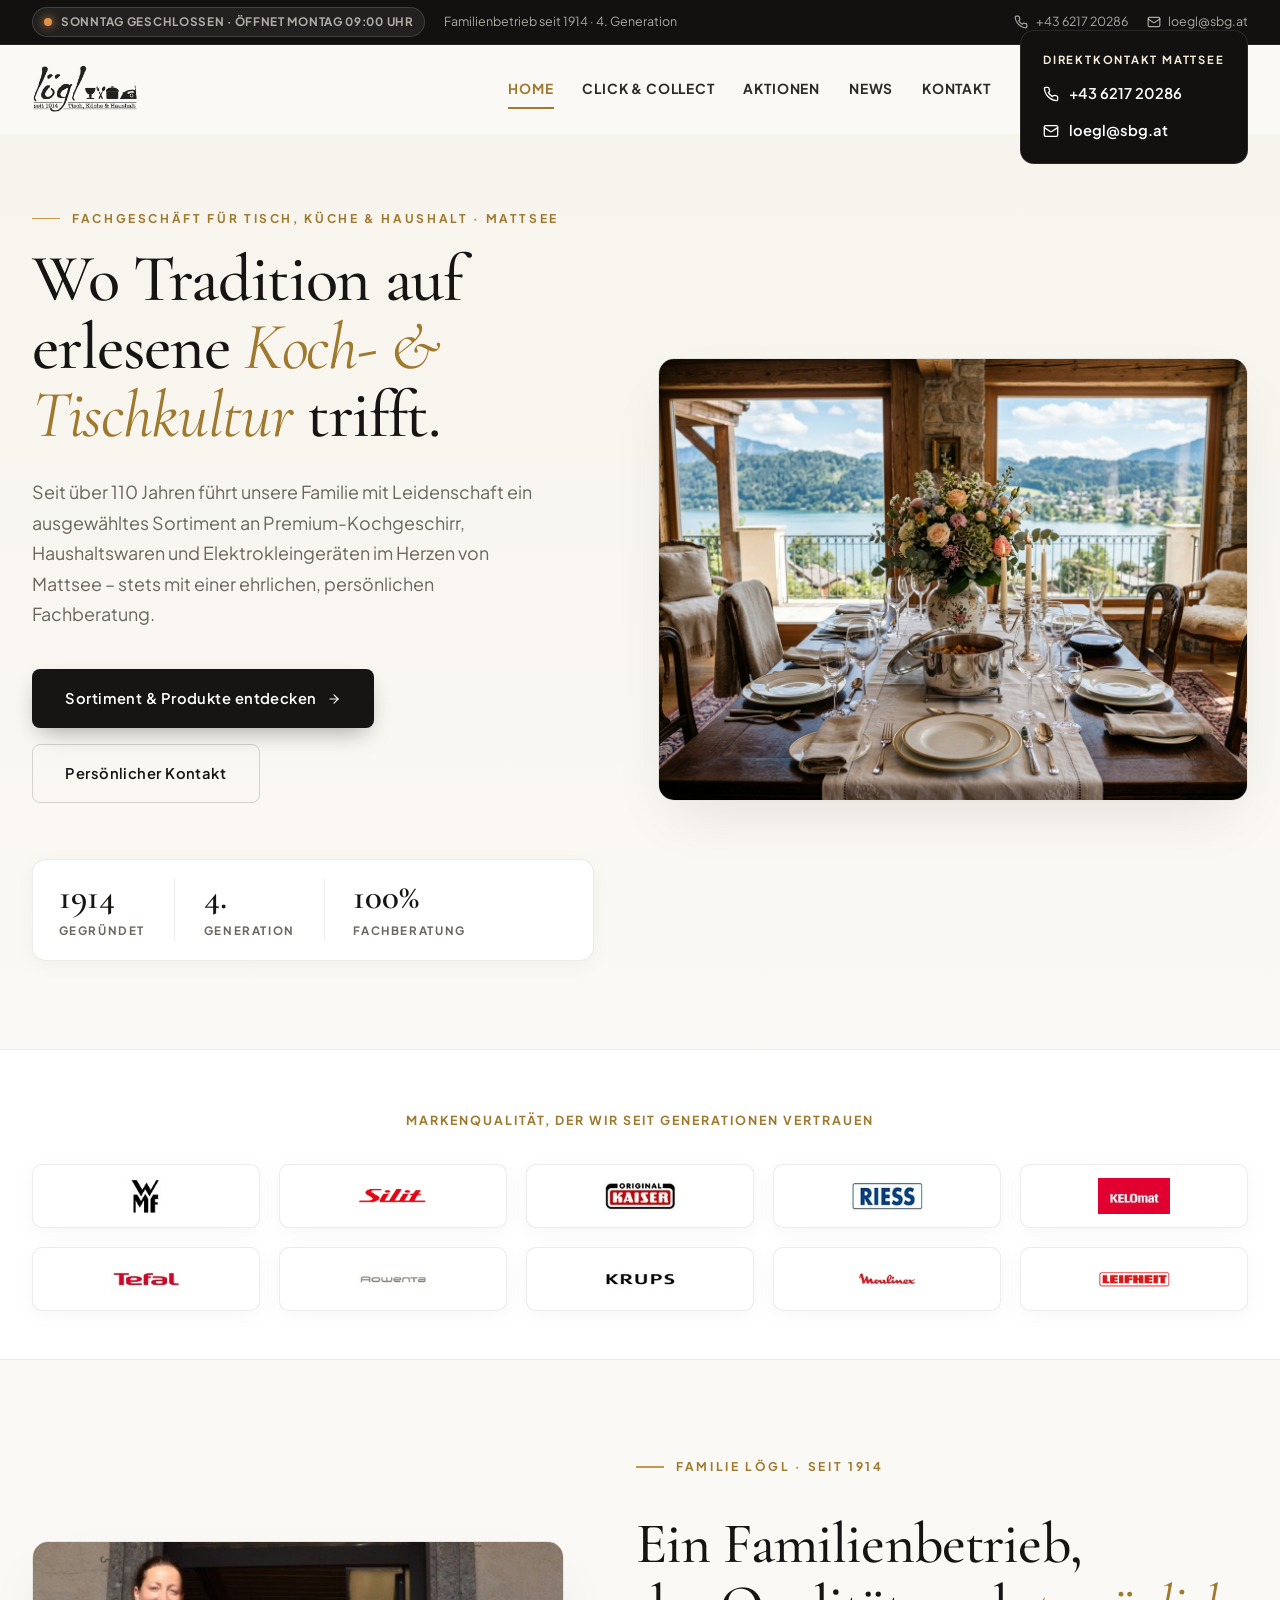
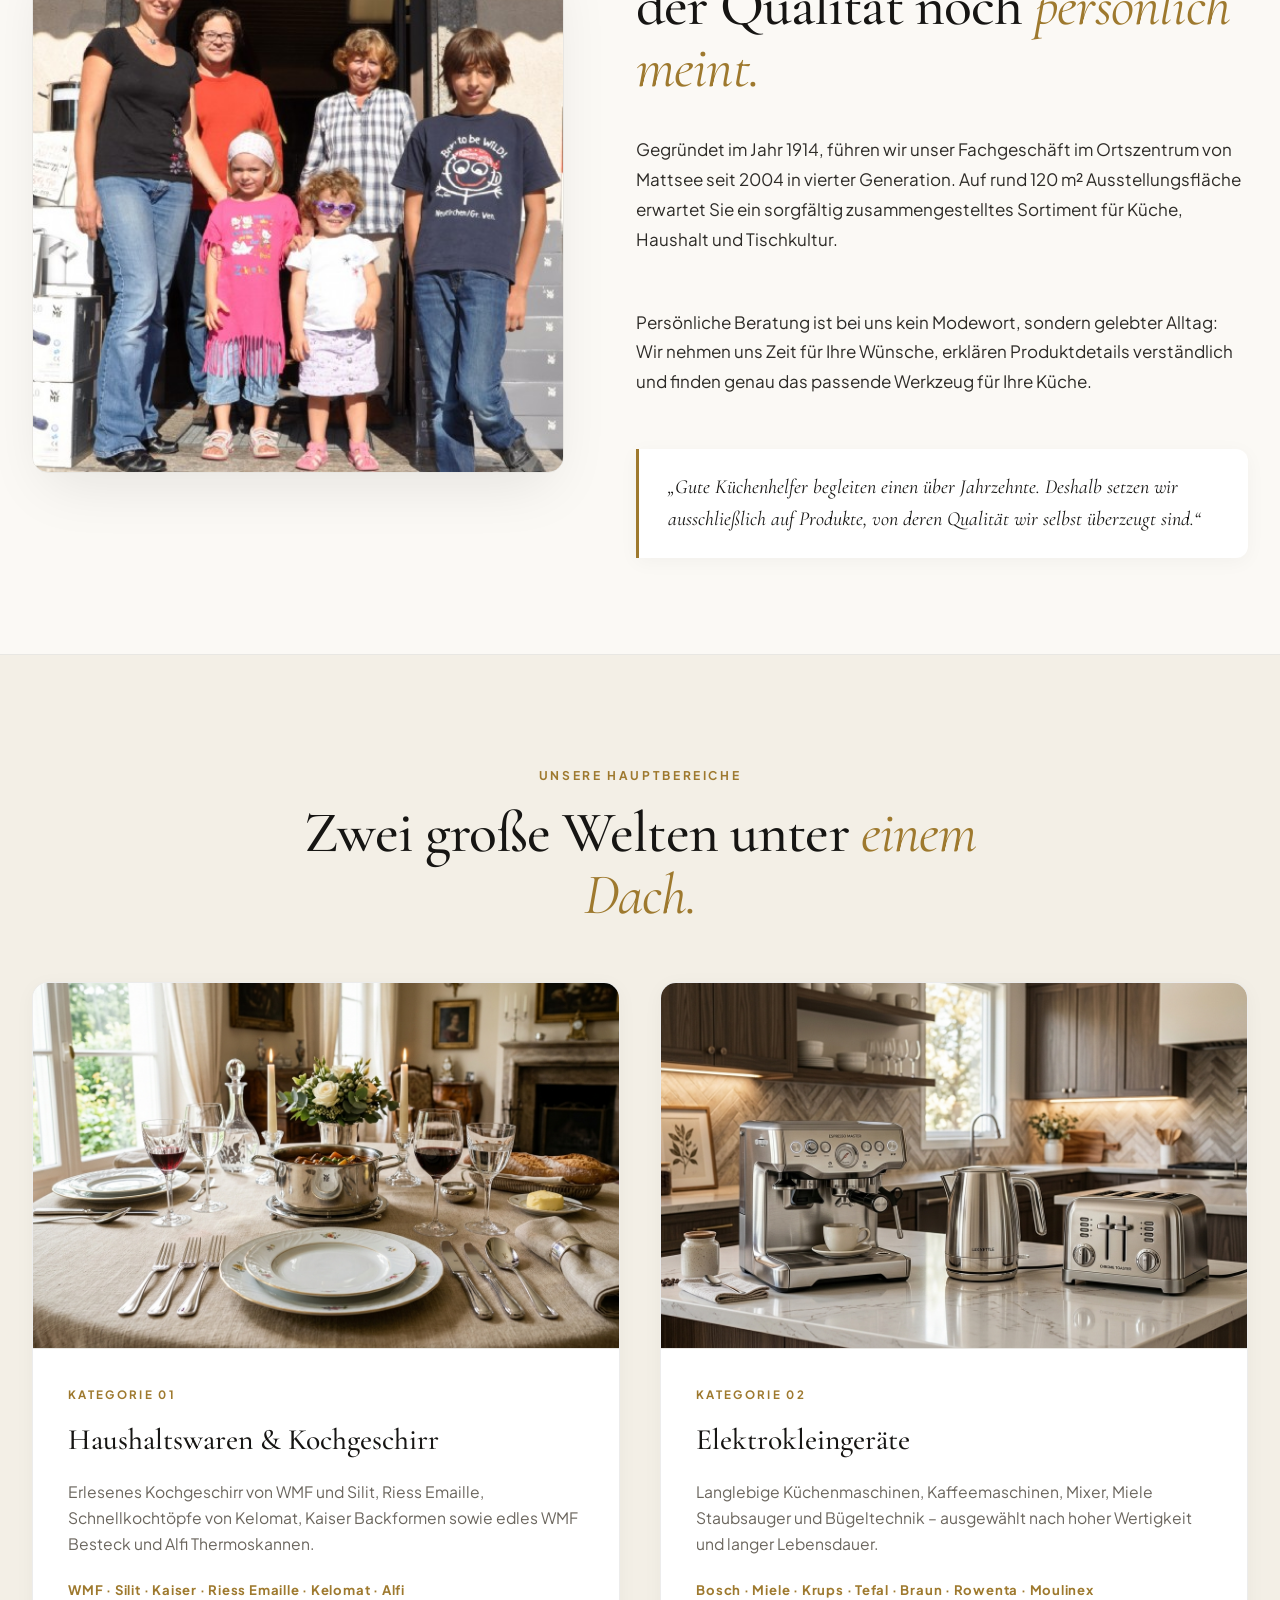
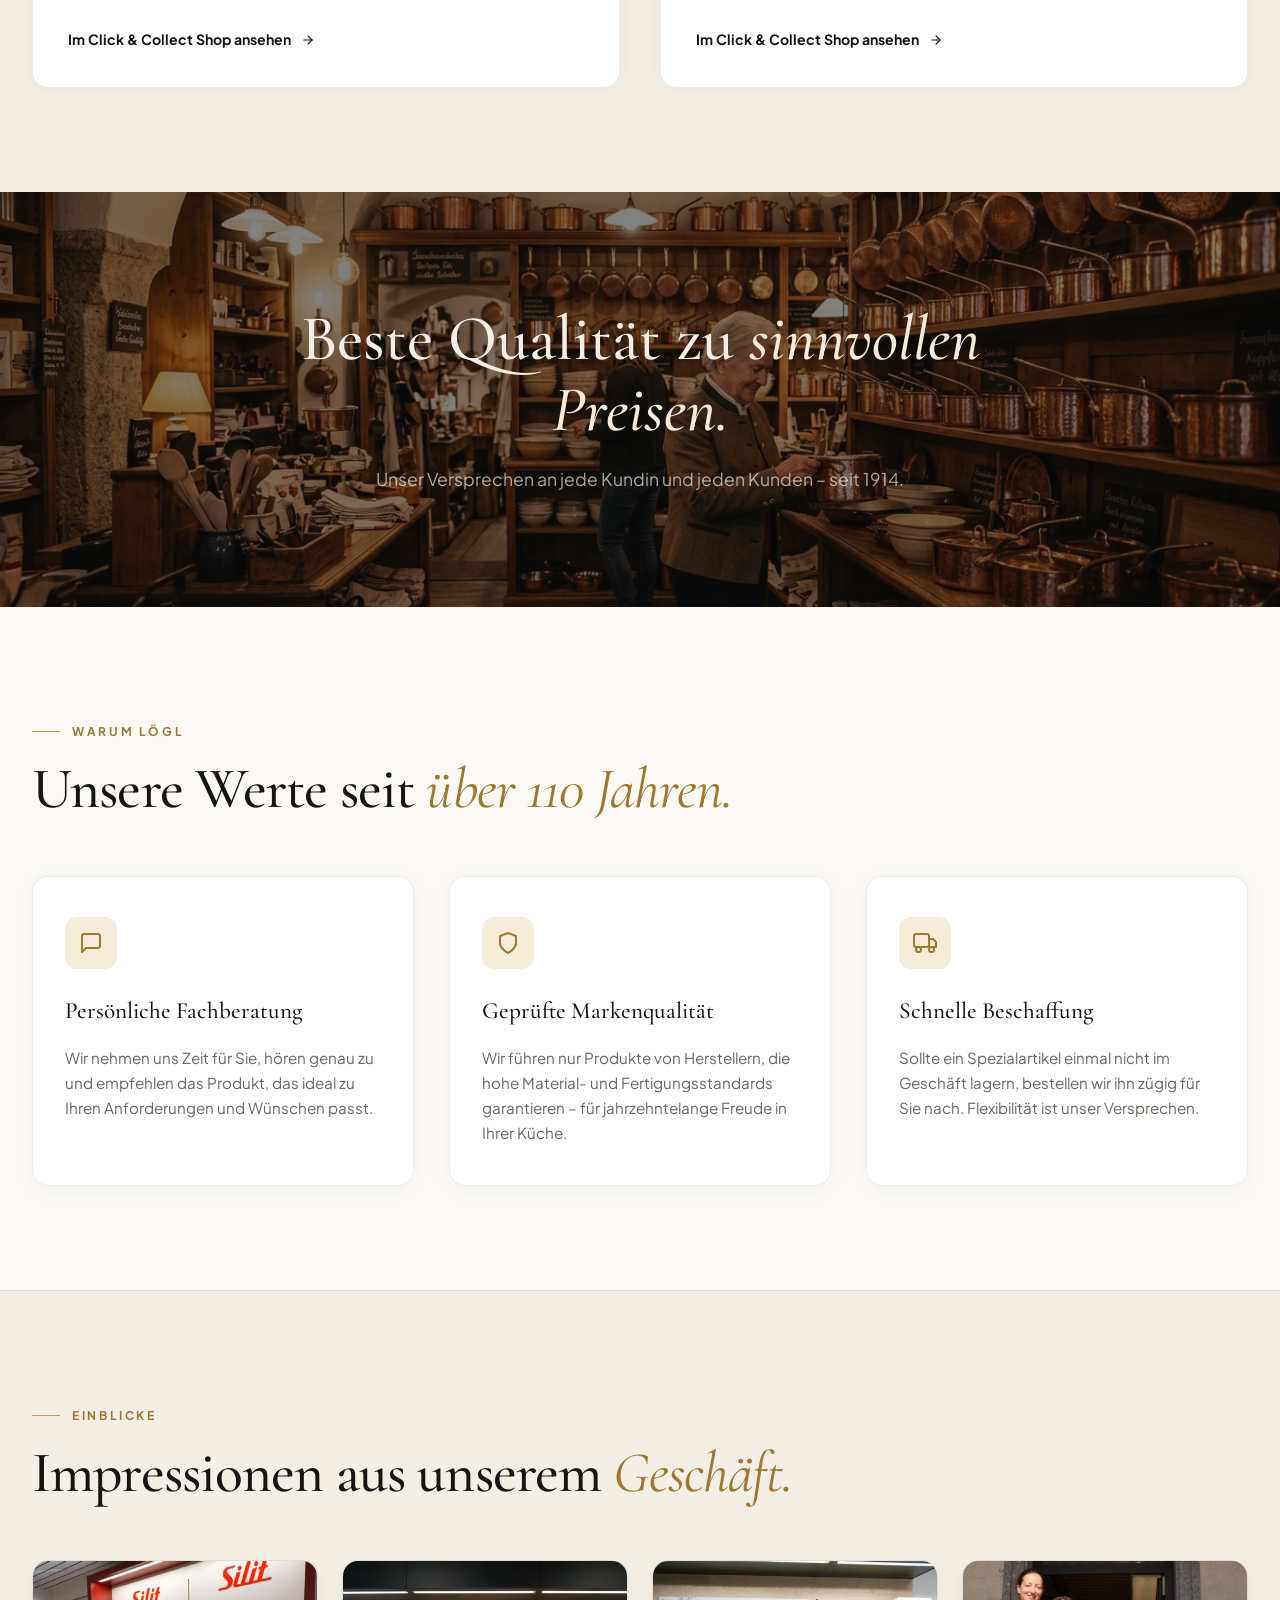
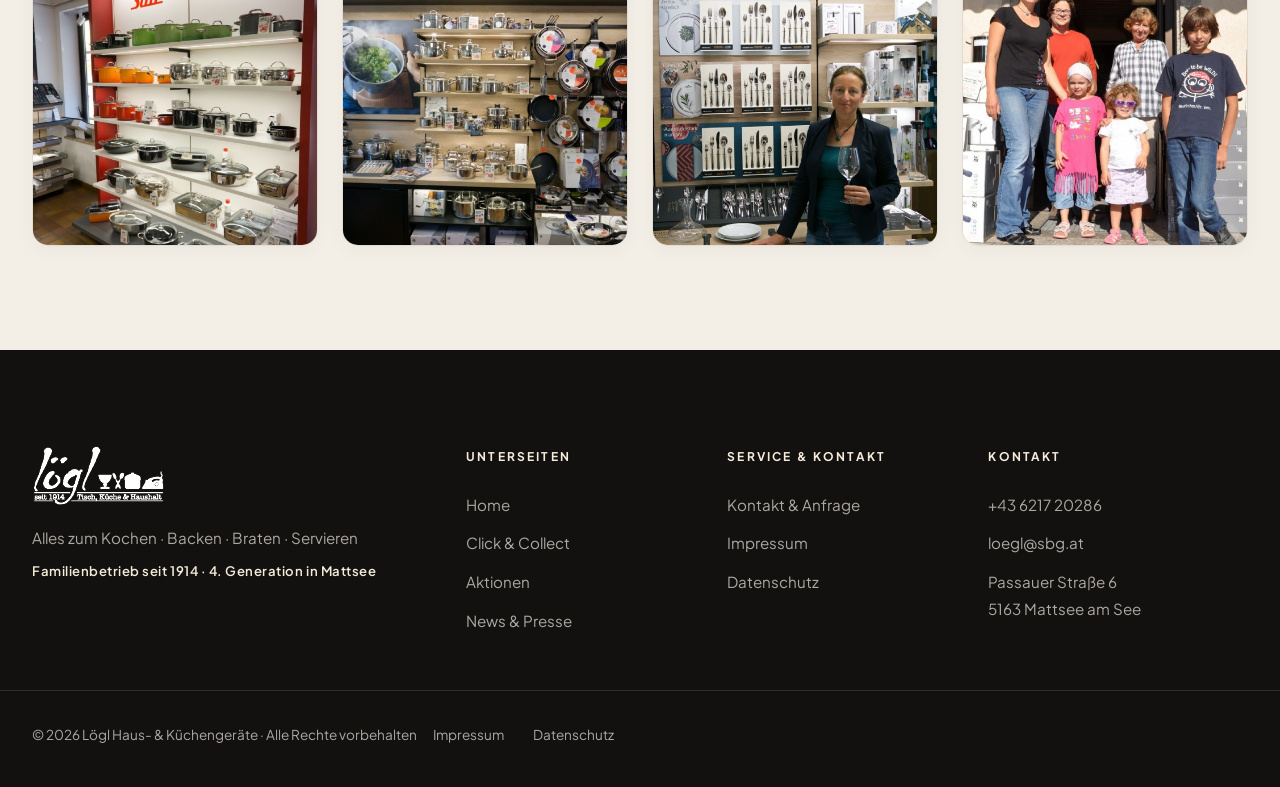
==== commit bd6bc39e: "Anpassungen an Shop, Dashboard und Startseite Co-Authored-By: Claude Opus 4.8 <noreply@anthropic.com" ====
--- a/index.html
+++ b/index.html
@@ -134,8 +134,6 @@
         <div class="brands__grid reveal">
           <div class="brand-card"><img src="assets/1924669_im.jpg" alt="WMF" loading="lazy" /></div>
           <div class="brand-card"><img src="assets/1926480_im.png" alt="Silit" loading="lazy" /></div>
-          <div class="brand-card"><img src="assets/1924662_im.jpg" alt="Bosch" loading="lazy" /></div>
-          <div class="brand-card"><img src="assets/1924663_im.jpg" alt="Miele" loading="lazy" /></div>
           <div class="brand-card"><img src="assets/1924658_im.jpg" alt="Kaiser" loading="lazy" /></div>
           <div class="brand-card"><img src="assets/1924666_im.jpg" alt="Riess Emaille" loading="lazy" /></div>
           <div class="brand-card"><img src="assets/1924659_im.jpg" alt="Kelomat" loading="lazy" /></div>
@@ -144,7 +142,6 @@
           <div class="brand-card"><img src="assets/1924660_im.jpg" alt="Krups" loading="lazy" /></div>
           <div class="brand-card"><img src="assets/1924664_im.jpg" alt="Moulinex" loading="lazy" /></div>
           <div class="brand-card"><img src="assets/1926479_im.png" alt="Leifheit" loading="lazy" /></div>
-          <div class="brand-card"><img src="assets/1924661_im.jpg" alt="Alfi Thermos" loading="lazy" /></div>
         </div>
       </div>
     </section>
--- a/assets/css/style.css
+++ b/assets/css/style.css
@@ -1,7 +1,7 @@
 /* =========================================================
    LÖGL Haus- & Küchengeräte — Mattsee am See (seit 1914)
    "Million Euro Agency" High-End Editorial Design System
-   Master Mobile Responsiveness (320px to 4K Displays)
+   Master Mobile Perfection Upgrade (320px to 4K Displays)
    ========================================================= */
 
 @import url('https://fonts.googleapis.com/css2?family=Cormorant+Garamond:ital,wght@0,400;0,500;0,600;0,700;1,400;1,600&family=Plus+Jakarta+Sans:wght@400;500;600;700&display=swap');
@@ -61,6 +61,7 @@
   text-rendering: optimizeLegibility;
   overflow-x: hidden;
 }
+body.menu-open { overflow: hidden !important; }
 
 img, svg, iframe { max-width: 100%; display: block; }
 a { color: inherit; text-decoration: none; }
@@ -224,7 +225,7 @@
 /* ---------- BRANDS HORIZONTAL GRID ---------- */
 .brands { padding: 3rem 0; background: var(--paper-2); border-top: 1px solid var(--line); border-bottom: 1px solid var(--line); }
 .brands__label { font-size: 0.78rem; font-weight: 700; letter-spacing: 0.16em; text-transform: uppercase; color: var(--gold-dark); text-align: center; margin-bottom: 2rem; }
-.brands__grid { display: grid; grid-template-columns: repeat(7, 1fr); gap: 1.2rem; align-items: center; justify-items: center; }
+.brands__grid { display: grid; grid-template-columns: repeat(5, 1fr); gap: 1.2rem; align-items: center; justify-items: center; }
 .brand-card {
   width: 100%; height: 64px; display: flex; align-items: center; justify-content: center;
   padding: 0.5rem 0.8rem; background: #fff; border: 1px solid var(--line); border-radius: 10px;
@@ -529,28 +530,91 @@
 }
 
 @media (max-width: 900px) {
-  .wrap { padding: 0 24px; }
-  .header__inner { height: 72px; }
+  .wrap { padding: 0 20px; }
+  
+  /* Topbar Mobile Absolute Clean Single-Row */
+  .topbar { background: #121110; border-bottom: 1px solid rgba(255, 255, 255, 0.08); overflow: hidden; }
+  .topbar__inner {
+    display: flex !important;
+    flex-direction: row !important;
+    justify-content: space-between !important;
+    align-items: center !important;
+    gap: 0.5rem !important;
+    min-height: 40px !important;
+    padding: 0.3rem 16px !important;
+    flex-wrap: nowrap !important;
+  }
+  .topbar__text-hide-mobile { display: none !important; }
+  .topbar__sep, .topbar__spacer { display: none !important; }
+  .status-badge { font-size: 0.68rem !important; padding: 0.28em 0.7em !important; }
+  .topbar__link { font-size: 0.76rem !important; font-weight: 600 !important; color: var(--gold-light) !important; }
+
+  .header { position: sticky; top: 0; z-index: 120; }
+  .header__inner { height: 70px; }
   .brand__logo { height: 40px; }
 
-  /* Mobile Navigation Menu Slide-down Overlay */
-  .burger { display: block; z-index: 110; width: 44px; height: 44px; padding: 10px 8px; border-radius: 8px; }
+  /* Mobile Navigation Menu Card Dropdown */
+  .burger { display: flex !important; align-items: center; justify-content: center; z-index: 130; width: 44px; height: 44px; padding: 10px 8px; border-radius: 8px; background: rgba(22, 21, 19, 0.04); }
   .burger span { position: absolute; left: 8px; right: 8px; height: 2.5px; background: var(--ink); border-radius: 2px; transition: transform 0.4s var(--ease), opacity 0.3s; }
   .burger span:nth-child(1) { top: 12px; }
   .burger span:nth-child(2) { top: 21px; }
   .burger span:nth-child(3) { top: 30px; }
 
   .nav {
-    position: fixed; inset: 0; top: 0; background: rgba(251, 249, 245, 0.98);
-    backdrop-filter: blur(25px); -webkit-backdrop-filter: blur(25px);
-    flex-direction: column; justify-content: center; align-items: center; gap: 1.8rem;
-    padding: 6rem 2rem 3rem; z-index: 105; opacity: 0; pointer-events: none;
-    transform: translateY(-16px); transition: all 0.35s var(--ease);
-  }
-  .nav.is-open { opacity: 1; pointer-events: auto; transform: translateY(0); }
-  .nav__link { font-size: 1.35rem; font-weight: 700; padding: 8px 18px; border-radius: 30px; }
-  .nav__link.is-active { background: var(--gold-light); color: var(--gold-dark); }
-  .nav__link::after { display: none; }
+    position: fixed !important;
+    top: 70px !important;
+    left: 0 !important;
+    right: 0 !important;
+    bottom: 0 !important;
+    height: calc(100vh - 70px) !important;
+    background: rgba(251, 249, 245, 0.98) !important;
+    backdrop-filter: blur(25px) !important;
+    -webkit-backdrop-filter: blur(25px) !important;
+    flex-direction: column !important;
+    justify-content: flex-start !important;
+    align-items: stretch !important;
+    gap: 0.6rem !important;
+    padding: 1.5rem 1.2rem 2.5rem !important;
+    z-index: 115 !important;
+    opacity: 0 !important;
+    pointer-events: none !important;
+    transform: translateY(-10px) !important;
+    transition: opacity 0.3s var(--ease), transform 0.3s var(--ease) !important;
+    overflow-y: auto !important;
+    box-shadow: 0 20px 40px rgba(0,0,0,0.15) !important;
+  }
+  .nav.is-open {
+    opacity: 1 !important;
+    pointer-events: auto !important;
+    transform: translateY(0) !important;
+  }
+
+  .nav__link {
+    display: flex !important;
+    align-items: center !important;
+    justify-content: space-between !important;
+    font-size: 1.15rem !important;
+    font-weight: 700 !important;
+    padding: 0.95rem 1.2rem !important;
+    border-radius: 12px !important;
+    color: var(--ink) !important;
+    background: var(--paper-2) !important;
+    border: 1px solid var(--line) !important;
+    letter-spacing: 0.04em !important;
+    transition: all 0.25s var(--ease) !important;
+  }
+  .nav__link::after {
+    content: "→" !important;
+    font-size: 1.1rem !important;
+    color: var(--gold-dark) !important;
+    width: auto !important; height: auto !important;
+    position: static !important; background: none !important;
+  }
+  .nav__link.is-active, .nav__link:hover {
+    background: var(--gold-light) !important;
+    color: var(--gold-dark) !important;
+    border-color: var(--line-gold) !important;
+  }
 
   .burger.is-open span:nth-child(1) { transform: translateY(9px) rotate(45deg); }
   .burger.is-open span:nth-child(2) { opacity: 0; }
@@ -573,14 +637,6 @@
   input, textarea, select, .admin-input-luxury {
     font-size: 16px !important;
   }
-
-  .topbar { padding: 0.35rem 0; }
-  .topbar__inner {
-    justify-content: space-between; gap: 0.5rem; min-height: auto;
-    font-size: 0.72rem; padding: 0.2rem 16px; flex-wrap: nowrap;
-  }
-  .topbar__item { font-size: 0.72rem; white-space: nowrap; }
-  .topbar__sep, .topbar__spacer { display: none; }
 
   .kontakt__grid { grid-template-columns: 1fr !important; gap: 2.2rem !important; }
   .kontakt__cols { grid-template-columns: 1fr !important; gap: 1.5rem !important; }
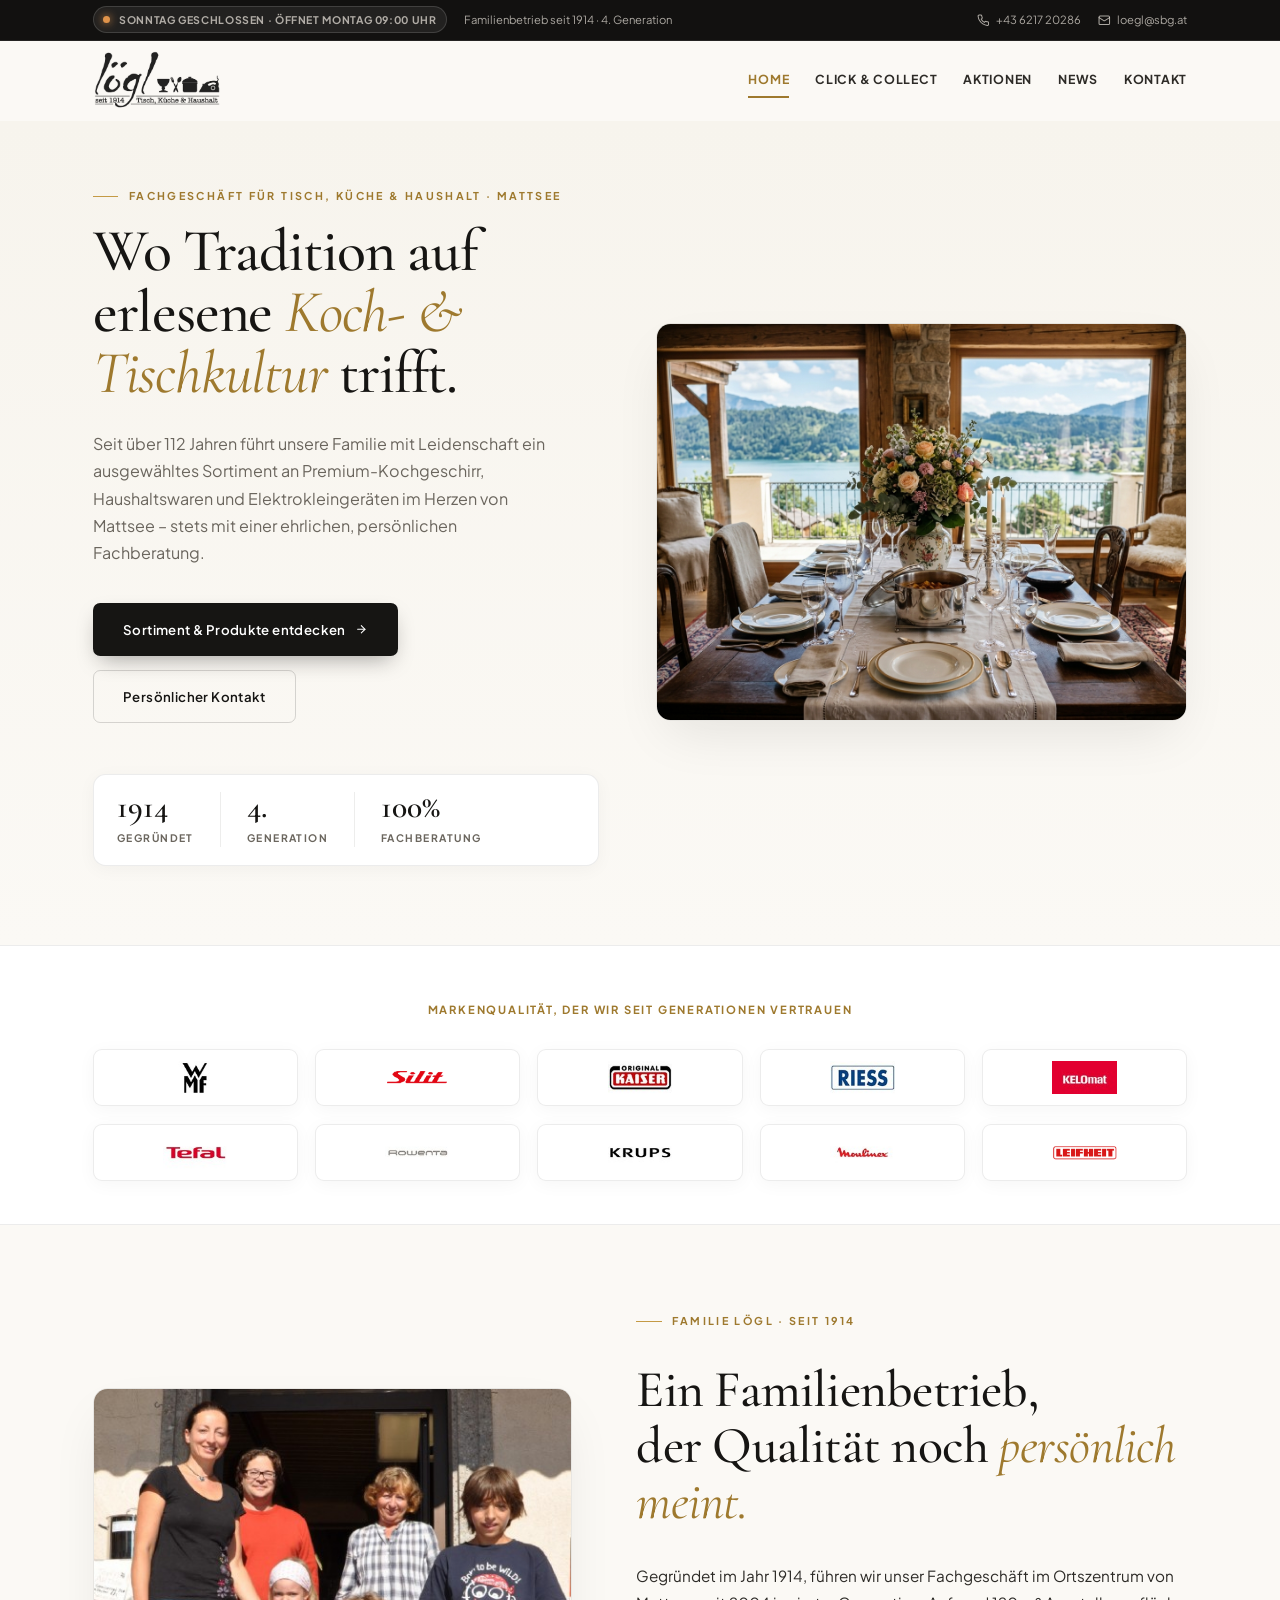
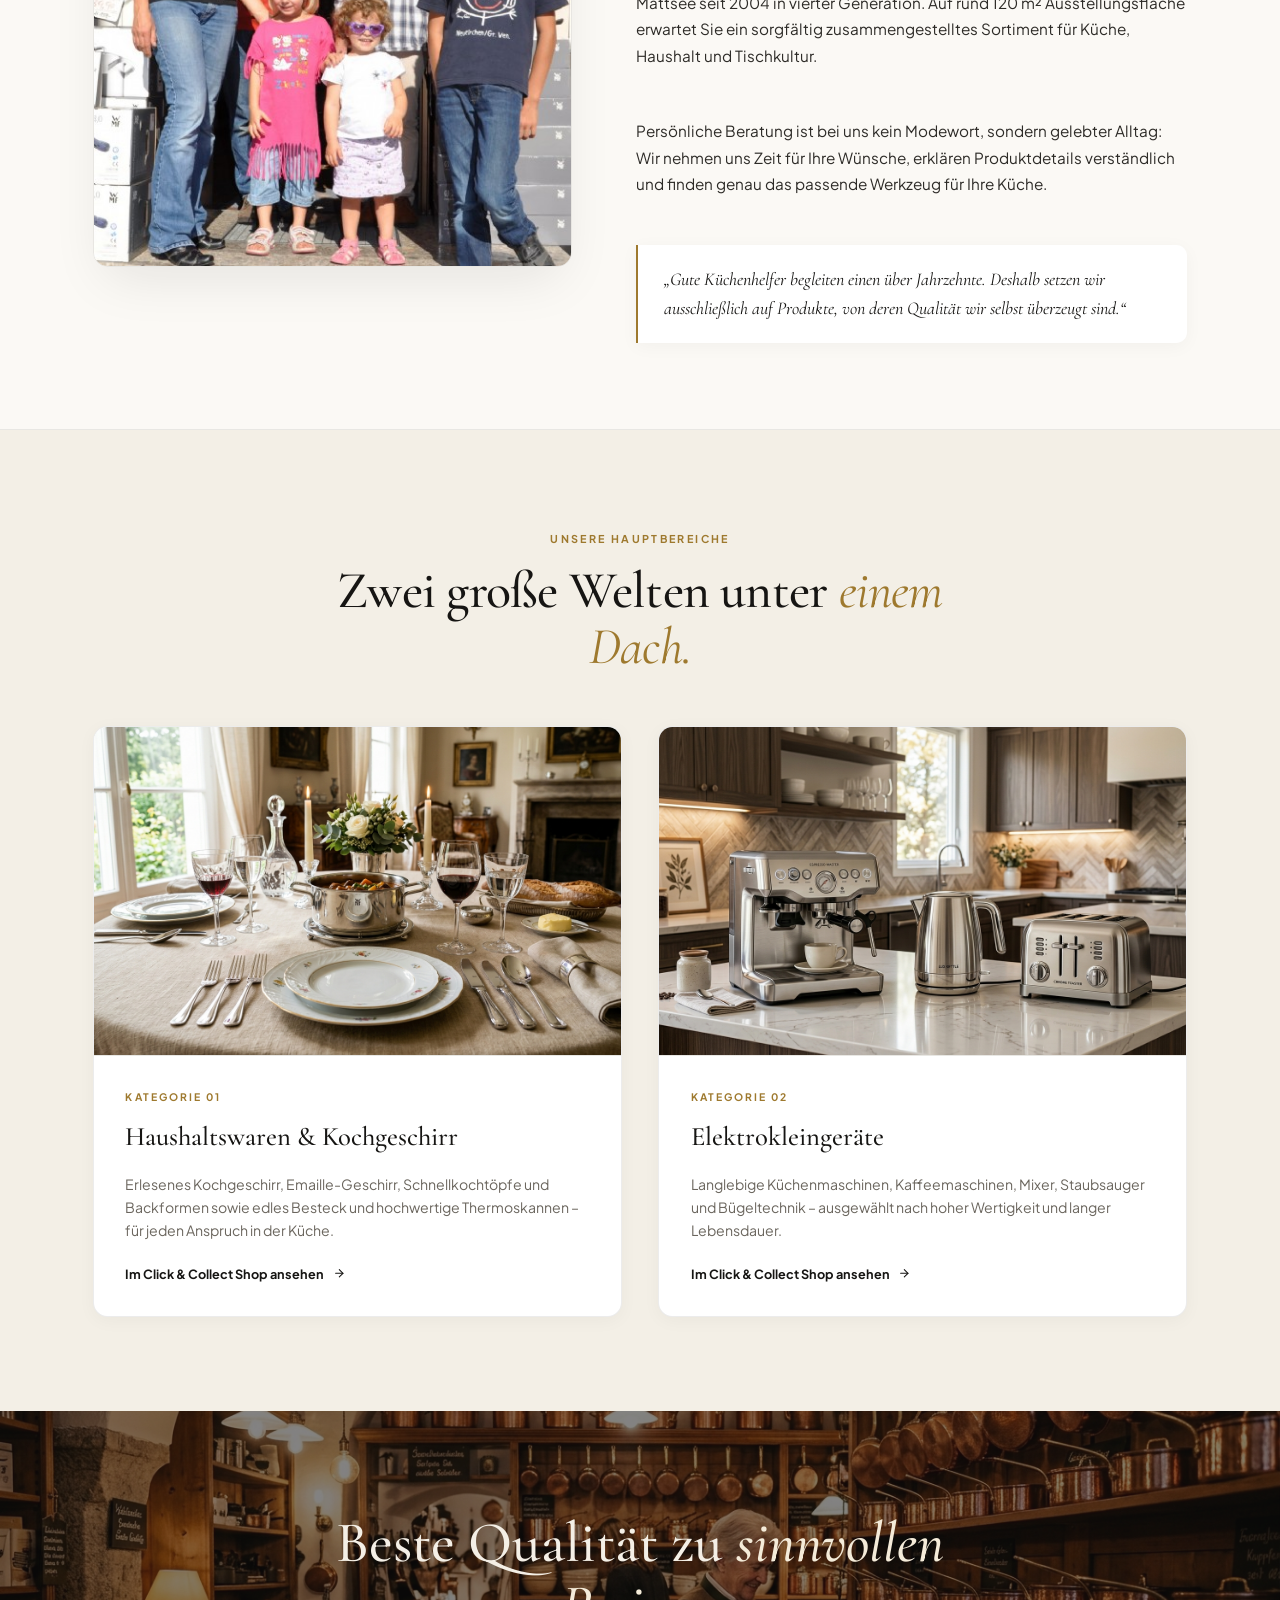
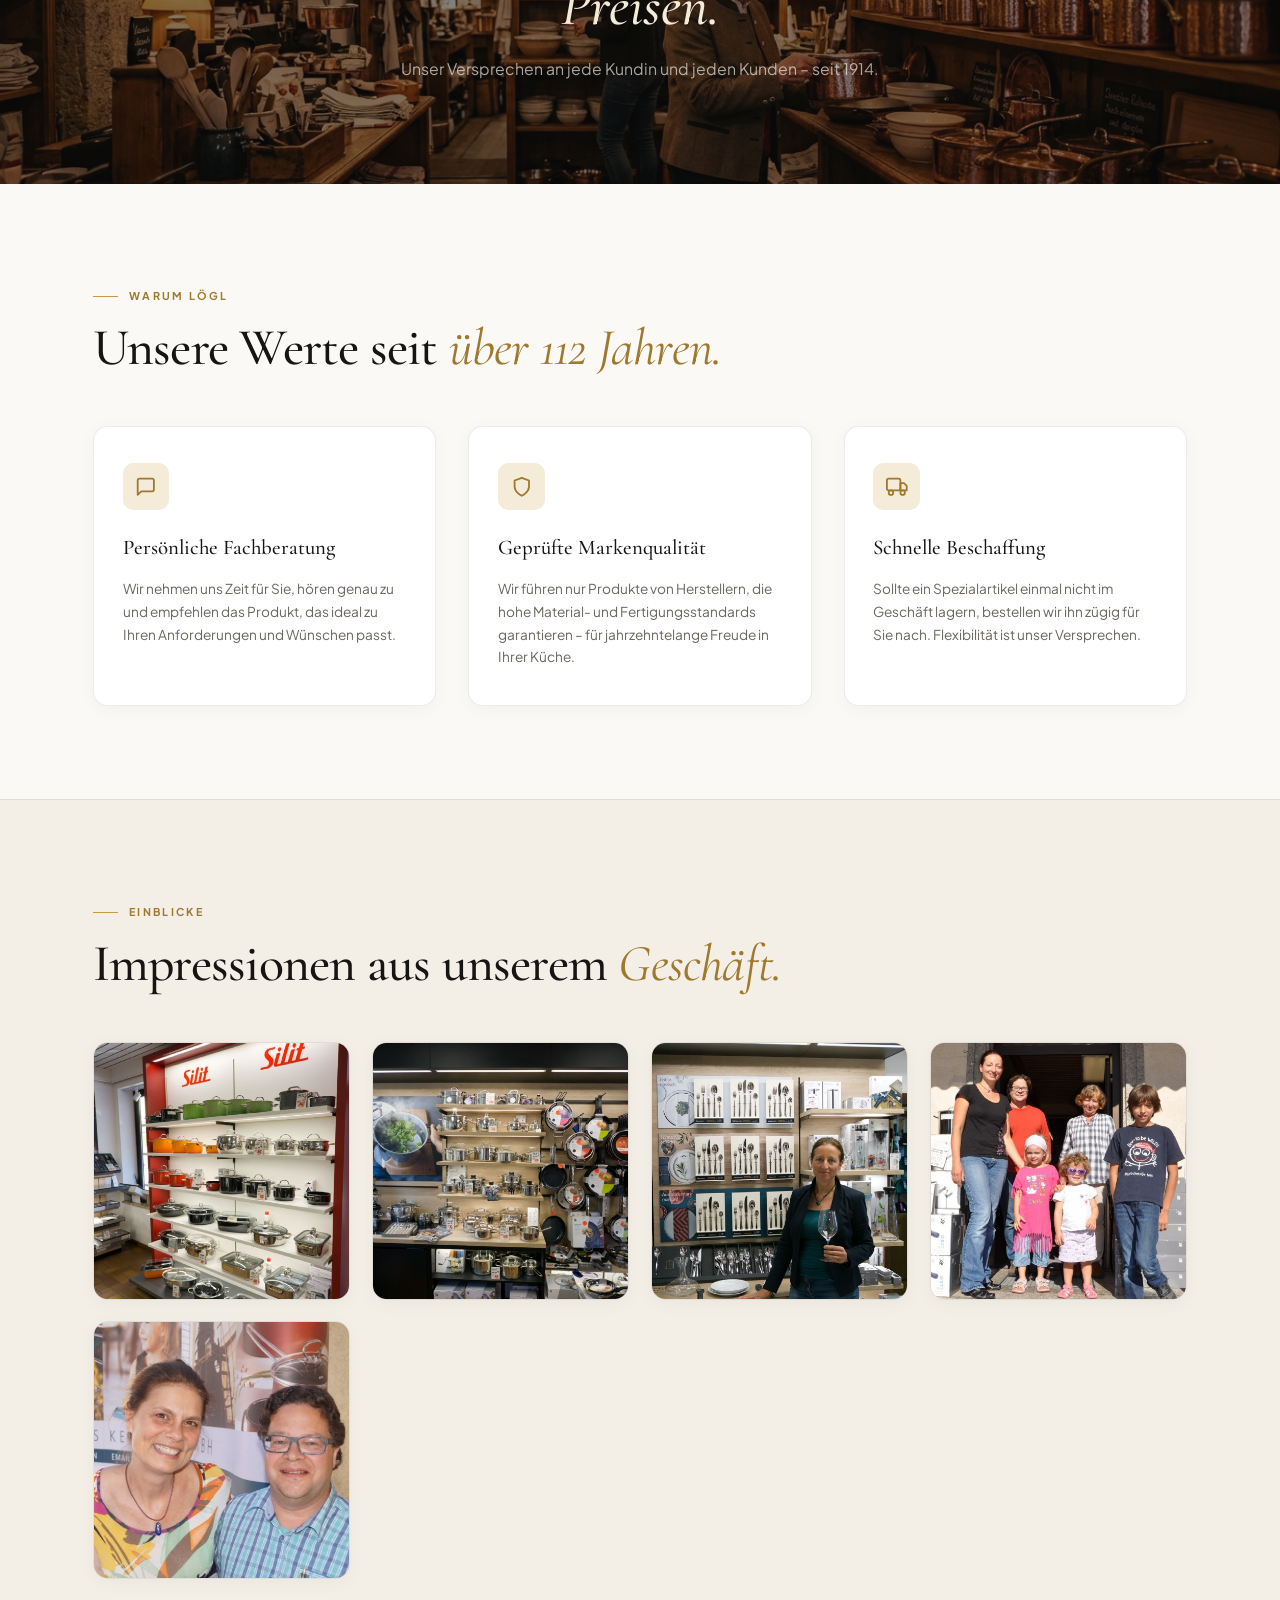
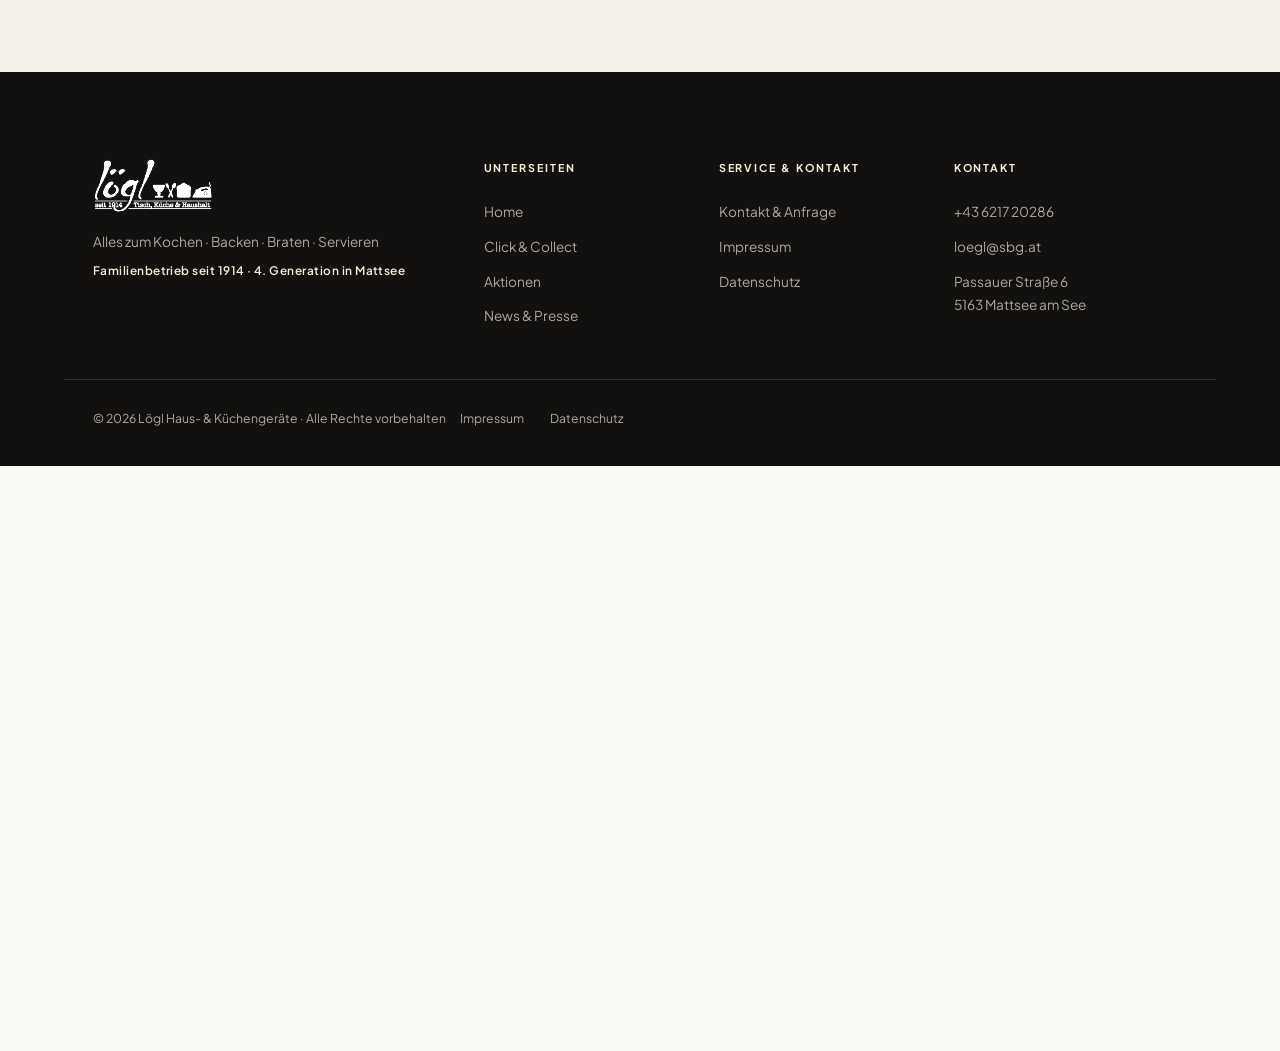
==== commit 5751aa51: "Echtes Backend: Supabase (PostgreSQL + Auth + Storage) - Shop, Aktionen & Startseite laden aus der D" ====
--- a/index.html
+++ b/index.html
@@ -106,7 +106,7 @@
             Wo Tradition auf erlesene <em>Koch- &amp; Tischkultur</em> trifft.
           </h1>
           <p class="hero__lead">
-            Seit über 110 Jahren führt unsere Familie mit Leidenschaft ein ausgewähltes Sortiment an Premium-Kochgeschirr, Haushaltswaren und Elektrokleingeräten im Herzen von Mattsee – stets mit einer ehrlichen, persönlichen Fachberatung.
+            Seit über 112 Jahren führt unsere Familie mit Leidenschaft ein ausgewähltes Sortiment an Premium-Kochgeschirr, Haushaltswaren und Elektrokleingeräten im Herzen von Mattsee – stets mit einer ehrlichen, persönlichen Fachberatung.
           </p>
           <div class="hero__actions">
             <a href="click-and-collect.html" class="btn btn--primary">
@@ -186,9 +186,8 @@
               <span class="card__num">Kategorie 01</span>
               <h3 class="card__title">Haushaltswaren &amp; Kochgeschirr</h3>
               <p class="card__text">
-                Erlesenes Kochgeschirr von WMF und Silit, Riess Emaille, Schnellkochtöpfe von Kelomat, Kaiser Backformen sowie edles WMF Besteck und Alfi Thermoskannen.
+                Erlesenes Kochgeschirr, Emaille-Geschirr, Schnellkochtöpfe und Backformen sowie edles Besteck und hochwertige Thermoskannen – für jeden Anspruch in der Küche.
               </p>
-              <div class="card__brands">WMF · Silit · Kaiser · Riess Emaille · Kelomat · Alfi</div>
               <a href="click-and-collect.html" class="link-arrow">
                 <span>Im Click &amp; Collect Shop ansehen</span>
                 <svg class="icon icon--arrow" width="14" height="14" viewBox="0 0 24 24" fill="none" stroke="currentColor" stroke-width="2"><line x1="5" y1="12" x2="19" y2="12"></line><polyline points="12 5 19 12 12 19"></polyline></svg>
@@ -205,9 +204,8 @@
               <span class="card__num">Kategorie 02</span>
               <h3 class="card__title">Elektrokleingeräte</h3>
               <p class="card__text">
-                Langlebige Küchenmaschinen, Kaffeemaschinen, Mixer, Miele Staubsauger und Bügeltechnik – ausgewählt nach hoher Wertigkeit und langer Lebensdauer.
+                Langlebige Küchenmaschinen, Kaffeemaschinen, Mixer, Staubsauger und Bügeltechnik – ausgewählt nach hoher Wertigkeit und langer Lebensdauer.
               </p>
-              <div class="card__brands">Bosch · Miele · Krups · Tefal · Braun · Rowenta · Moulinex</div>
               <a href="click-and-collect.html" class="link-arrow">
                 <span>Im Click &amp; Collect Shop ansehen</span>
                 <svg class="icon icon--arrow" width="14" height="14" viewBox="0 0 24 24" fill="none" stroke="currentColor" stroke-width="2"><line x1="5" y1="12" x2="19" y2="12"></line><polyline points="12 5 19 12 12 19"></polyline></svg>
@@ -234,7 +232,7 @@
       <div class="wrap">
         <div class="section-head reveal">
           <span class="eyebrow eyebrow--dark">Warum Lögl</span>
-          <h2 class="section-title">Unsere Werte seit <em>über 110 Jahren.</em></h2>
+          <h2 class="section-title">Unsere Werte seit <em>über 112 Jahren.</em></h2>
         </div>
         <div class="values__grid">
           <article class="value reveal">
@@ -290,6 +288,12 @@
           </figure>
           <figure class="gallery__item reveal">
             <img src="assets/1923176_th.jpg" alt="Familie Lögl vor dem Fachgeschäft in Mattsee" width="500" height="500" loading="lazy" />
+            <span class="gallery__zoom-icon">
+              <svg class="icon" width="16" height="16" viewBox="0 0 24 24" fill="none" stroke="currentColor" stroke-width="2"><circle cx="11" cy="11" r="8"></circle><line x1="21" y1="21" x2="16.65" y2="16.65"></line></svg>
+            </span>
+          </figure>
+          <figure class="gallery__item reveal">
+            <img src="assets/1923175_th.jpg" alt="Einblick in das Sortiment und die Warenpräsentation bei Lögl in Mattsee" width="500" height="500" loading="lazy" />
             <span class="gallery__zoom-icon">
               <svg class="icon" width="16" height="16" viewBox="0 0 24 24" fill="none" stroke="currentColor" stroke-width="2"><circle cx="11" cy="11" r="8"></circle><line x1="21" y1="21" x2="16.65" y2="16.65"></line></svg>
             </span>
@@ -337,6 +341,25 @@
   </main>
 
   <a href="#top" class="totop" id="toTop" aria-label="Nach oben scrollen">↑</a>
+
+  <!-- ============ GALERIE-LIGHTBOX ============ -->
+  <div class="glightbox" id="galleryLightbox" role="dialog" aria-modal="true" aria-label="Bildansicht" hidden>
+    <button class="glightbox__close" id="glClose" type="button" aria-label="Schließen">
+      <svg width="24" height="24" viewBox="0 0 24 24" fill="none" stroke="currentColor" stroke-width="2"><line x1="18" y1="6" x2="6" y2="18"></line><line x1="6" y1="6" x2="18" y2="18"></line></svg>
+    </button>
+    <button class="glightbox__nav glightbox__nav--prev" id="glPrev" type="button" aria-label="Vorheriges Bild">
+      <svg width="28" height="28" viewBox="0 0 24 24" fill="none" stroke="currentColor" stroke-width="2"><polyline points="15 18 9 12 15 6"></polyline></svg>
+    </button>
+    <figure class="glightbox__stage" id="glStage">
+      <img class="glightbox__img" id="glImg" src="" alt="" />
+      <figcaption class="glightbox__caption" id="glCaption"></figcaption>
+    </figure>
+    <button class="glightbox__nav glightbox__nav--next" id="glNext" type="button" aria-label="Nächstes Bild">
+      <svg width="28" height="28" viewBox="0 0 24 24" fill="none" stroke="currentColor" stroke-width="2"><polyline points="9 18 15 12 9 6"></polyline></svg>
+    </button>
+    <span class="glightbox__counter" id="glCounter"></span>
+  </div>
+
   <script src="assets/js/main.js"></script>
 </body>
 </html>
--- a/assets/css/style.css
+++ b/assets/css/style.css
@@ -44,7 +44,7 @@
 
 *, *::before, *::after { box-sizing: border-box; }
 
-html { scroll-behavior: smooth; -webkit-text-size-adjust: 100%; scroll-padding-top: 90px; }
+html { scroll-behavior: smooth; -webkit-text-size-adjust: 100%; scroll-padding-top: 90px; zoom: 0.9; }
 @media (prefers-reduced-motion: reduce) {
   html { scroll-behavior: auto; }
   *, *::before, *::after { animation: none !important; transition: none !important; }
@@ -161,7 +161,7 @@
 .header__inner { display: flex; align-items: center; justify-content: space-between; height: 88px; }
 
 .brand { display: flex; align-items: center; gap: 0.8rem; line-height: 0; }
-.brand__logo { height: 48px; width: auto; mix-blend-mode: multiply; transition: opacity 0.3s, transform 0.3s; }
+.brand__logo { height: 64px; width: auto; mix-blend-mode: multiply; transition: opacity 0.3s, transform 0.3s; }
 
 .nav { display: flex; align-items: center; gap: 1.8rem; }
 .nav__link {
@@ -310,6 +310,63 @@
   opacity: 0; transform: scale(0.8); transition: all 0.3s var(--ease);
 }
 .gallery__item:hover .gallery__zoom-icon { opacity: 1; transform: scale(1); }
+.gallery__item:focus-visible { outline: 3px solid var(--gold-dark); outline-offset: 3px; }
+
+/* ---------- GALERIE-LIGHTBOX ---------- */
+.glightbox {
+  position: fixed; inset: 0; z-index: 3000;
+  display: flex; align-items: center; justify-content: center;
+  padding: clamp(1rem, 4vw, 3rem);
+  background: rgba(18, 17, 15, 0.92); backdrop-filter: blur(6px);
+  opacity: 0; transition: opacity 0.3s var(--ease);
+}
+.glightbox[hidden] { display: none !important; }
+.glightbox.is-open { opacity: 1; }
+.glightbox__stage {
+  margin: 0; position: relative; display: flex; flex-direction: column; align-items: center;
+  max-width: min(1100px, 100%); max-height: 100%;
+}
+.glightbox__img {
+  display: block; max-width: 100%; max-height: calc(100vh - 8rem);
+  width: auto; height: auto; object-fit: contain;
+  border-radius: var(--r); box-shadow: 0 30px 80px rgba(0, 0, 0, 0.55);
+  background: #fff; transform: scale(0.96); transition: transform 0.3s var(--ease);
+}
+.glightbox.is-open .glightbox__img { transform: scale(1); }
+.glightbox__caption {
+  margin-top: 1rem; color: rgba(255, 255, 255, 0.85); font-size: 0.9rem; text-align: center;
+  max-width: 60ch; line-height: 1.5;
+}
+.glightbox__close {
+  position: absolute; top: 1.2rem; right: 1.2rem; z-index: 2;
+  width: 46px; height: 46px; border-radius: 50%; border: none; cursor: pointer;
+  background: rgba(255, 255, 255, 0.12); color: #fff; display: grid; place-items: center;
+  transition: background 0.25s var(--ease), transform 0.25s var(--ease);
+}
+.glightbox__close:hover { background: rgba(255, 255, 255, 0.25); transform: rotate(90deg); }
+.glightbox__nav {
+  position: absolute; top: 50%; transform: translateY(-50%); z-index: 2;
+  width: 52px; height: 52px; border-radius: 50%; border: none; cursor: pointer;
+  background: rgba(255, 255, 255, 0.12); color: #fff; display: grid; place-items: center;
+  transition: background 0.25s var(--ease);
+}
+.glightbox__nav:hover { background: rgba(255, 255, 255, 0.25); }
+.glightbox__nav--prev { left: 1.2rem; }
+.glightbox__nav--next { right: 1.2rem; }
+.glightbox__counter {
+  position: absolute; bottom: 1.4rem; left: 50%; transform: translateX(-50%);
+  color: rgba(255, 255, 255, 0.75); font-size: 0.85rem; letter-spacing: 0.05em;
+}
+body.glightbox-open { overflow: hidden; }
+@media (max-width: 640px) {
+  .glightbox { padding: 0; }
+  .glightbox__img { max-height: 72vh; border-radius: 0; }
+  .glightbox__close { top: 0.9rem; right: 0.9rem; width: 42px; height: 42px; }
+  .glightbox__nav { width: 44px; height: 44px; }
+  .glightbox__nav--prev { left: 0.5rem; }
+  .glightbox__nav--next { right: 0.5rem; }
+  .glightbox__caption { padding: 0 1rem; font-size: 0.82rem; }
+}
 
 /* ---------- NEWS & PRESSE PAGE STYLES ---------- */
 .press { padding: 4.5rem 0 6rem; background: var(--paper); }
@@ -530,7 +587,7 @@
 }
 
 @media (max-width: 900px) {
-  .wrap { padding: 0 20px; }
+  .wrap { padding: 0 16px; }
   
   /* Topbar Mobile Absolute Clean Single-Row */
   .topbar { background: #121110; border-bottom: 1px solid rgba(255, 255, 255, 0.08); overflow: hidden; }
@@ -551,9 +608,9 @@
 
   .header { position: sticky; top: 0; z-index: 120; }
   .header__inner { height: 70px; }
-  .brand__logo { height: 40px; }
-
-  /* Mobile Navigation Menu Card Dropdown */
+  .brand__logo { height: 52px; }
+
+  /* Mobile Navigation Menu Clean Card Dropdown (Zero Extra Contact Boxes) */
   .burger { display: flex !important; align-items: center; justify-content: center; z-index: 130; width: 44px; height: 44px; padding: 10px 8px; border-radius: 8px; background: rgba(22, 21, 19, 0.04); }
   .burger span { position: absolute; left: 8px; right: 8px; height: 2.5px; background: var(--ink); border-radius: 2px; transition: transform 0.4s var(--ease), opacity 0.3s; }
   .burger span:nth-child(1) { top: 12px; }
@@ -595,17 +652,18 @@
     justify-content: space-between !important;
     font-size: 1.15rem !important;
     font-weight: 700 !important;
-    padding: 0.95rem 1.2rem !important;
-    border-radius: 12px !important;
+    padding: 1.05rem 1.3rem !important;
+    border-radius: 14px !important;
     color: var(--ink) !important;
     background: var(--paper-2) !important;
     border: 1px solid var(--line) !important;
     letter-spacing: 0.04em !important;
     transition: all 0.25s var(--ease) !important;
+    box-shadow: var(--shadow-sm) !important;
   }
   .nav__link::after {
     content: "→" !important;
-    font-size: 1.1rem !important;
+    font-size: 1.15rem !important;
     color: var(--gold-dark) !important;
     width: auto !important; height: auto !important;
     position: static !important; background: none !important;
@@ -619,6 +677,12 @@
   .burger.is-open span:nth-child(1) { transform: translateY(9px) rotate(45deg); }
   .burger.is-open span:nth-child(2) { opacity: 0; }
   .burger.is-open span:nth-child(3) { transform: translateY(-9px) rotate(-45deg); }
+
+  /* Admin Header & Tabs Mobile */
+  .admin-header-wrap { flex-direction: column !important; align-items: flex-start !important; gap: 1rem !important; }
+  .admin-header-user { width: 100% !important; justify-content: space-between !important; }
+  .admin-nav-tabs { flex-wrap: nowrap !important; overflow-x: auto !important; padding-bottom: 0.5rem !important; -webkit-overflow-scrolling: touch !important; scrollbar-width: none !important; }
+  .admin-nav-tabs::-webkit-scrollbar { display: none; }
 
   .hero__grid { grid-template-columns: 1fr; gap: 2.5rem; min-height: auto; }
   .hero { padding: 2.5rem 0 4rem; }
@@ -689,10 +753,11 @@
   .cat-grid, #productGrid { grid-template-columns: 1fr !important; gap: 1.2rem; }
   .gallery__grid { grid-template-columns: 1fr; }
 
-  .prod-card--compact .prod-card__img { max-height: 170px !important; }
+  .prod-card--compact { border-radius: 14px !important; box-shadow: 0 4px 16px rgba(0,0,0,0.05) !important; }
+  .prod-card--compact .prod-card__img { max-height: 160px !important; padding: 0.8rem !important; }
   .prod-card--compact .prod-card__body { padding: 1.1rem !important; }
-  .prod-card--compact .prod-card__title { font-size: 1.12rem !important; }
-  .prod-card--compact .prod-card__desc { font-size: 0.84rem !important; margin-bottom: 0.8rem !important; }
+  .prod-card--compact .prod-card__title { font-size: 1.12rem !important; line-height: 1.35 !important; margin-bottom: 0.4rem !important; }
+  .prod-card--compact .prod-card__desc { font-size: 0.84rem !important; line-height: 1.5 !important; margin-bottom: 0.8rem !important; word-break: break-word !important; }
 
   /* Horizontal scrollable filter tabs on mobile */
   .sortiment-tabs {
@@ -719,6 +784,12 @@
     font-size: 1.3rem !important; border: 1px solid var(--line) !important;
   }
 
+  /* Admin Modal Form Grids */
+  .admin-grid-2col, .admin-grid-upload {
+    grid-template-columns: 1fr !important;
+    gap: 1rem !important;
+  }
+
   /* Info Modal Responsive Grid */
   #productInfoModal .lightbox__content > div { grid-template-columns: 1fr !important; gap: 1.2rem !important; }
   #infoModalImg { max-height: 180px; }
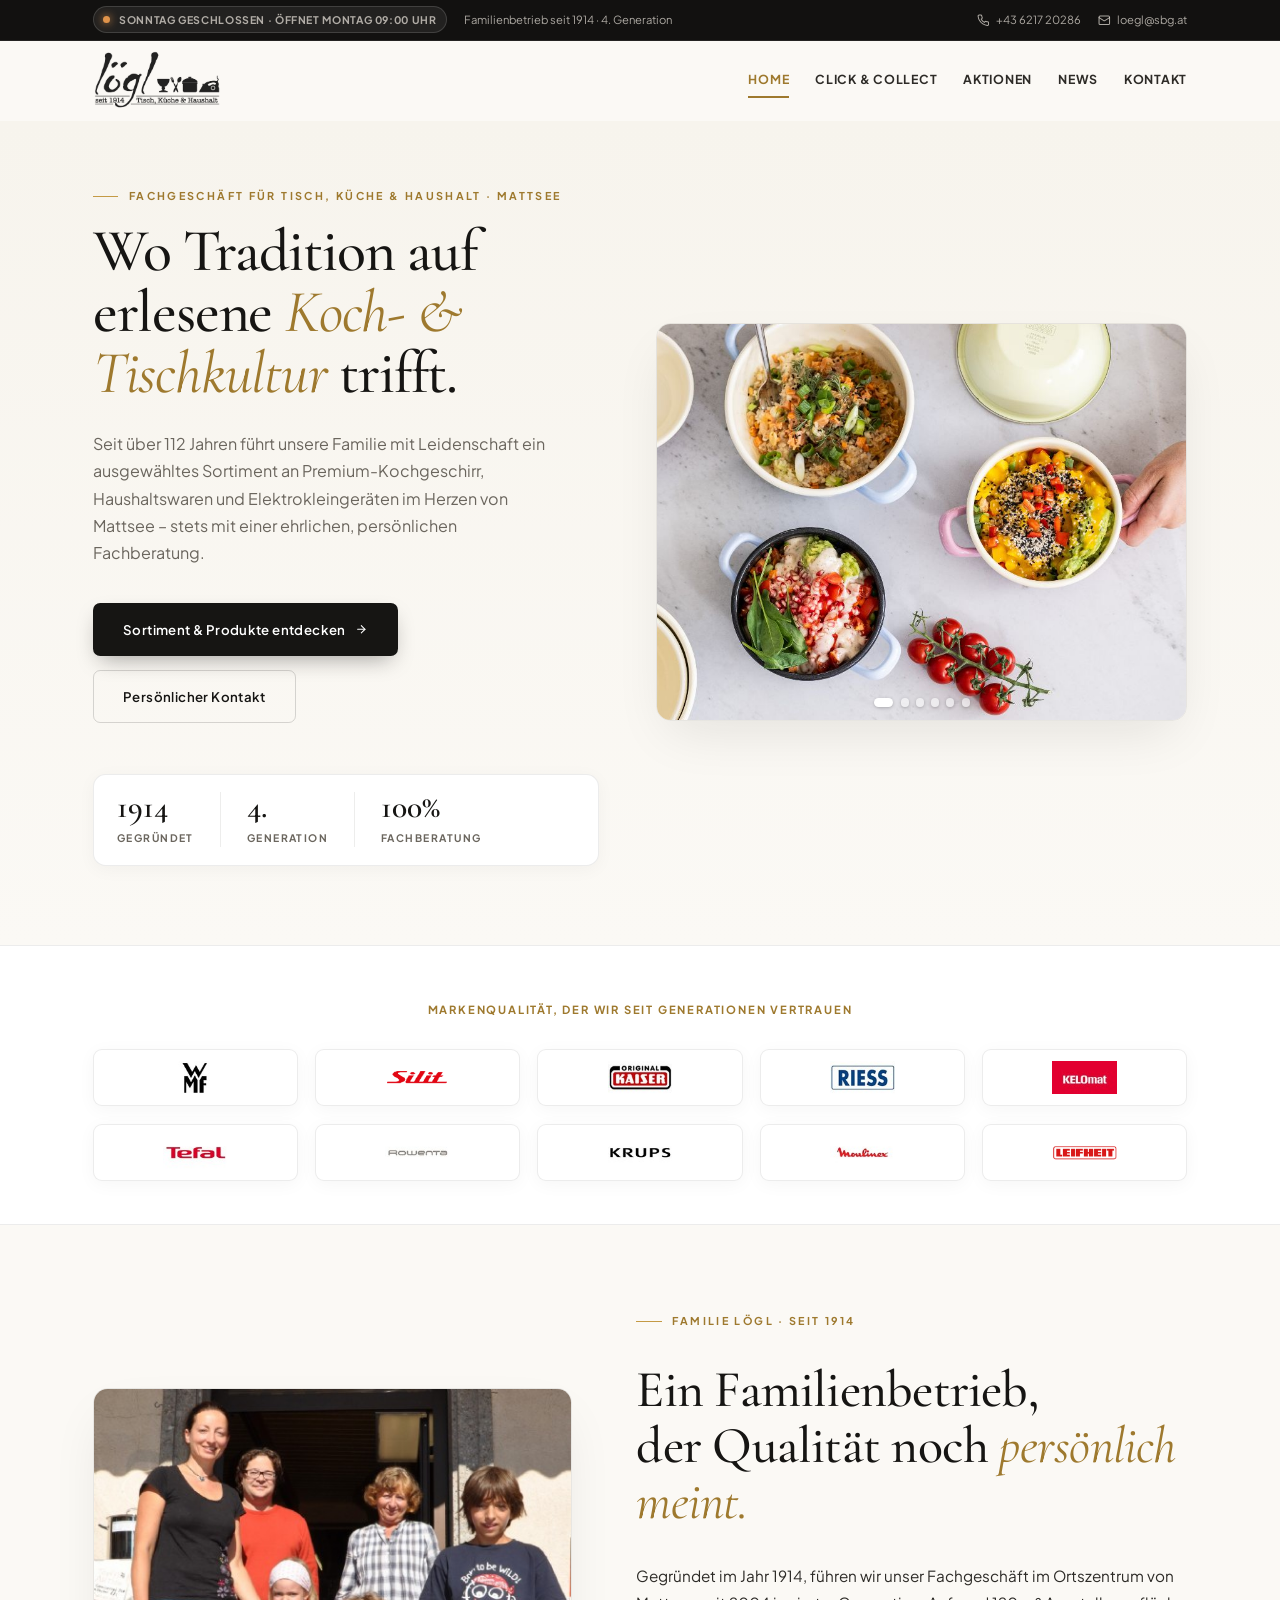
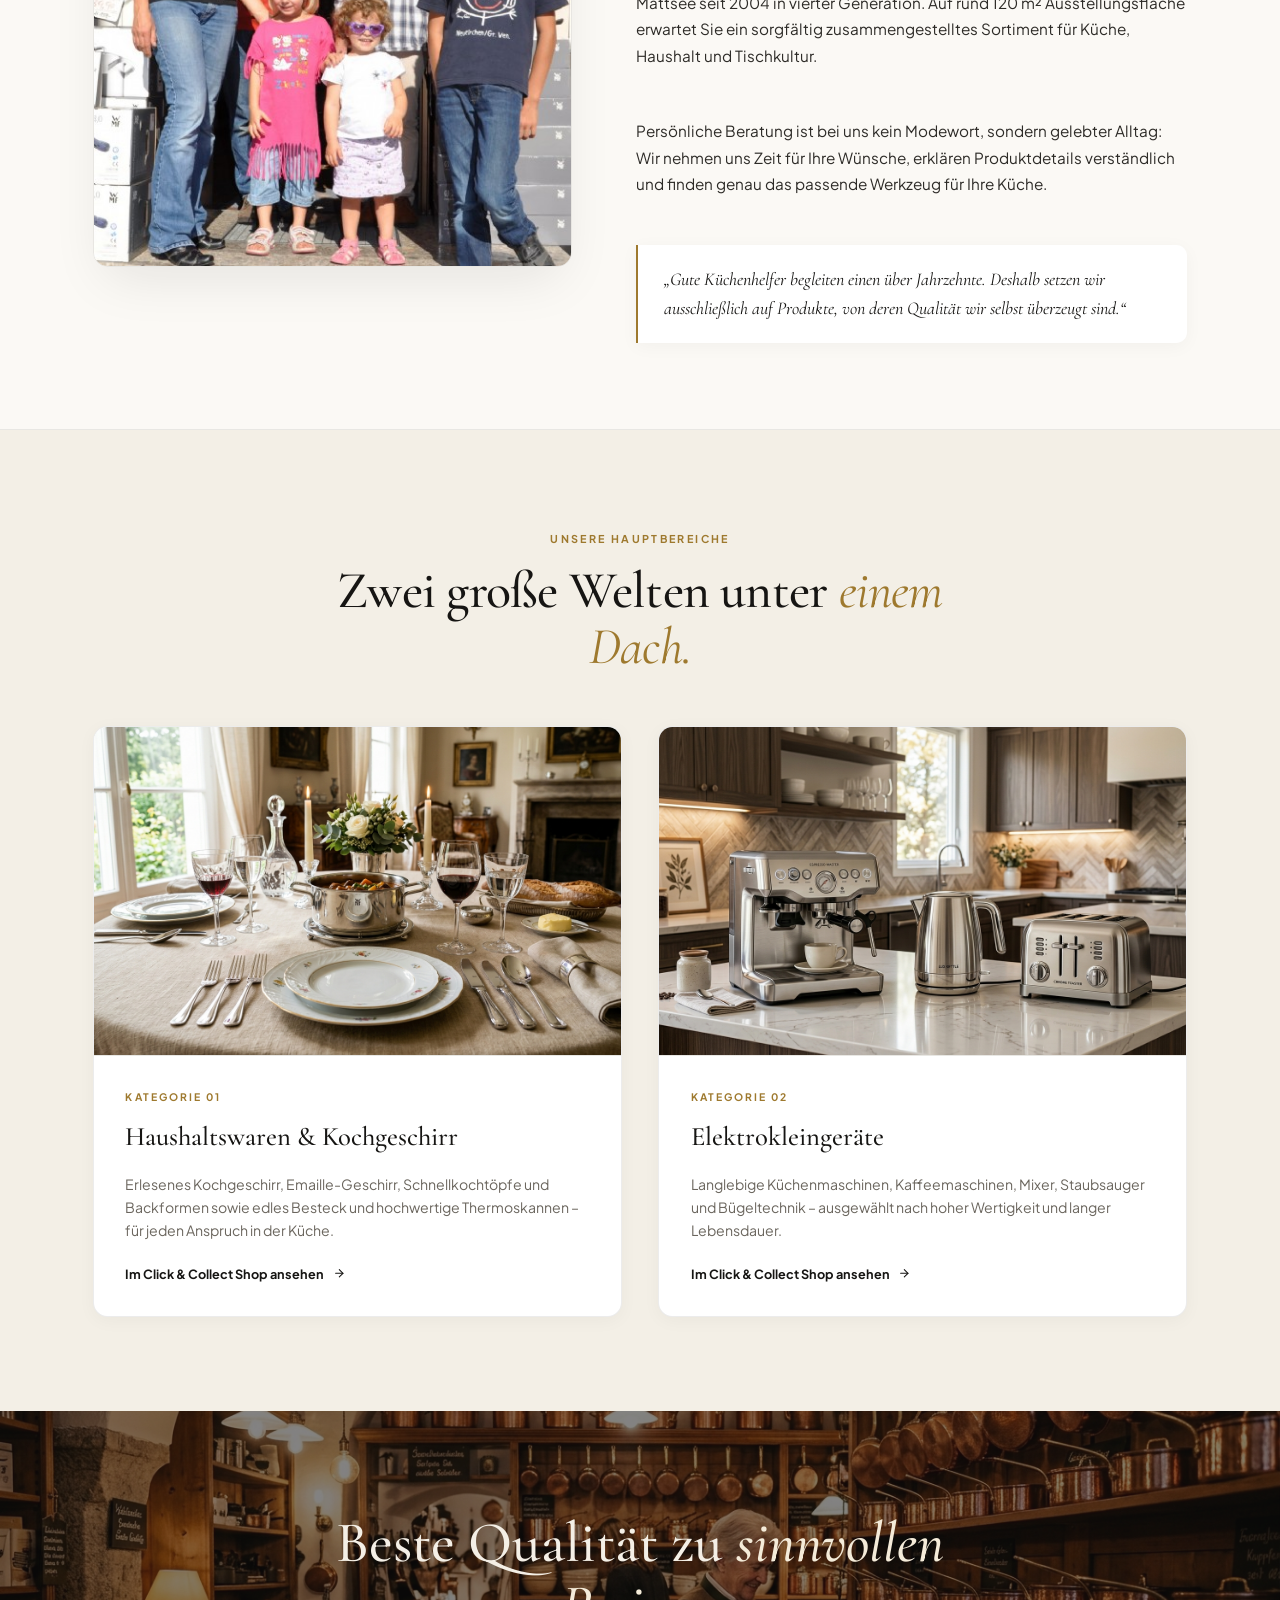
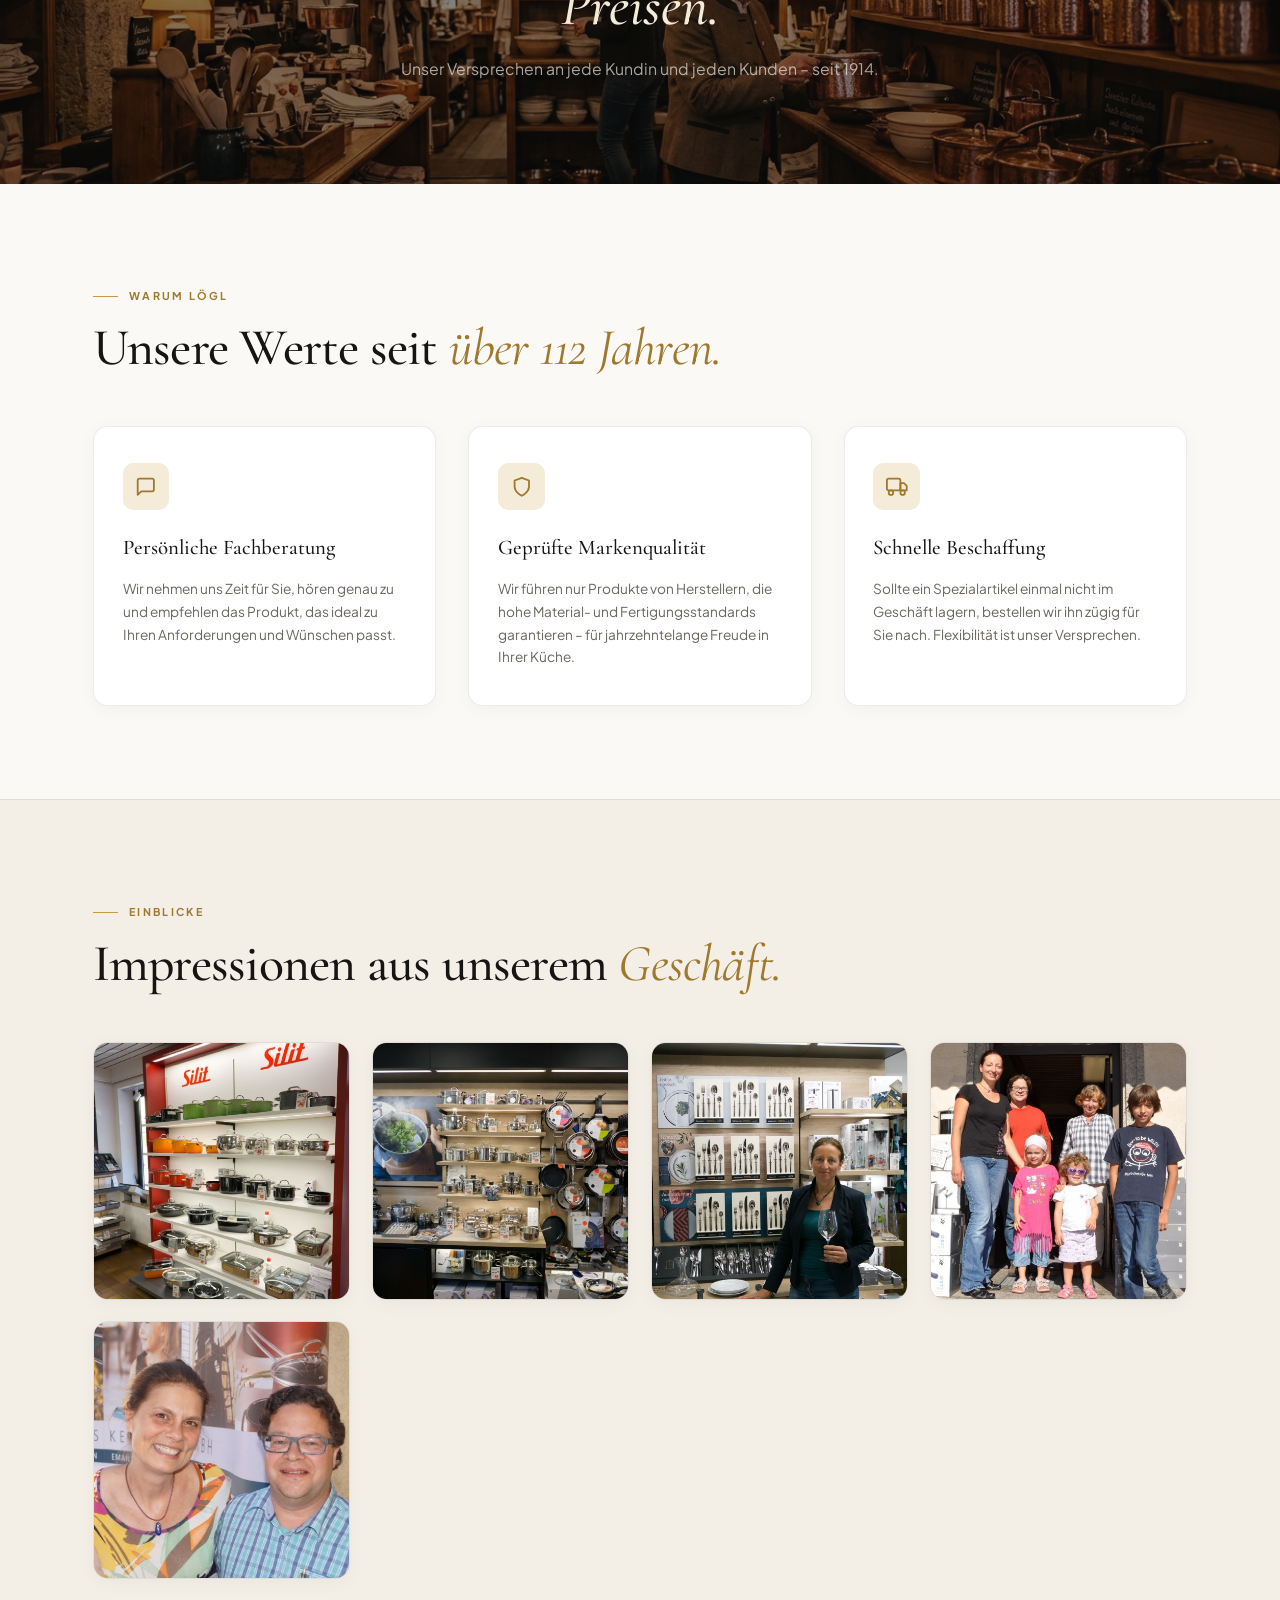
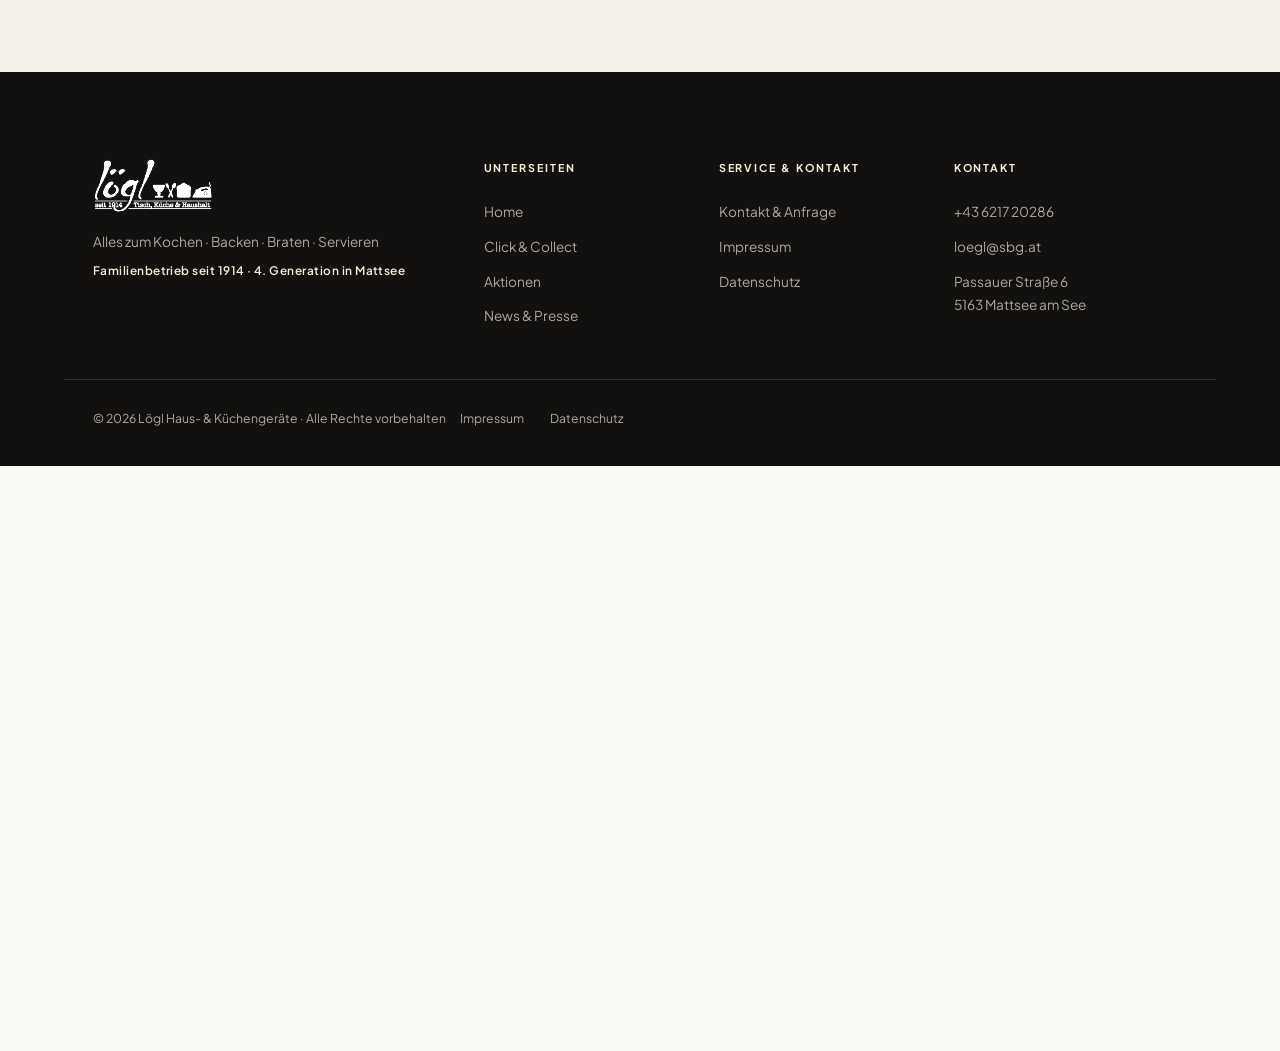
==== commit 582508d0: "Hero-Diashow auf der Startseite (6 RIESS-Bilder, Auto-Wechsel) - Statisches Hero-Bild durch automati" ====
--- a/index.html
+++ b/index.html
@@ -122,7 +122,23 @@
           </div>
         </div>
         <div class="hero__media reveal is-in">
-          <img src="assets/stock/hero_v3.jpg" alt="Exquisite Tisch- &amp; Kochkultur bei Lögl in Mattsee" width="1500" height="1000" fetchpriority="high" />
+          <div class="slideshow" id="heroSlideshow" aria-roledescription="Diashow" aria-label="Impressionen aus dem Sortiment">
+            <div class="slideshow__track">
+              <figure class="slide is-active"><img src="assets/RIESS_AMBIENTE_CLASSIC_Pastell_Sortiment2024_08_highres.jpg" alt="Riess Ambiente Classic Pastell – Sortiment" width="1500" height="1000" fetchpriority="high" /></figure>
+              <figure class="slide"><img src="assets/RIESS_AMBIENTE_CLASSIC_Pastell_Teigruehren_5927_lowres.jpg" alt="Riess Ambiente Classic Pastell – Teig rühren" width="1500" height="1000" loading="lazy" /></figure>
+              <figure class="slide"><img src="assets/RIESS_AMBIENTE_CLASSIC_Picknick_Sommerkueche_11_highres.jpg" alt="Riess Ambiente Classic – Picknick &amp; Sommerküche" width="1500" height="1000" loading="lazy" /></figure>
+              <figure class="slide"><img src="assets/RIESS_AMBIENTE_Classic_Schwarzemaille_02_highres.jpg" alt="Riess Ambiente Classic Schwarzemaille" width="1500" height="1000" loading="lazy" /></figure>
+              <figure class="slide"><img src="assets/RIESS_AMBIENTE_Classic_Schwarzemaille_Minibackofenform_Buchteln1.jpg" alt="Riess Ambiente Classic Schwarzemaille – Minibackofenform mit Buchteln" width="1500" height="1000" loading="lazy" /></figure>
+              <figure class="slide"><img src="assets/RIESS_Ambiente_Nouvelle_Kristallblau.jpg" alt="Riess Ambiente Nouvelle – Kristallblau" width="1500" height="1000" loading="lazy" /></figure>
+            </div>
+            <button type="button" class="slideshow__arrow slideshow__arrow--prev" aria-label="Vorheriges Bild">
+              <svg width="20" height="20" viewBox="0 0 24 24" fill="none" stroke="currentColor" stroke-width="2.2"><polyline points="15 18 9 12 15 6"></polyline></svg>
+            </button>
+            <button type="button" class="slideshow__arrow slideshow__arrow--next" aria-label="Nächstes Bild">
+              <svg width="20" height="20" viewBox="0 0 24 24" fill="none" stroke="currentColor" stroke-width="2.2"><polyline points="9 18 15 12 9 6"></polyline></svg>
+            </button>
+            <div class="slideshow__dots" role="tablist" aria-label="Bildauswahl"></div>
+          </div>
         </div>
       </div>
     </section>
--- a/assets/css/style.css
+++ b/assets/css/style.css
@@ -222,6 +222,39 @@
 .hero__media img { width: 100%; height: 100%; object-fit: cover; transition: transform 1.2s var(--ease); }
 .hero__media:hover img { transform: scale(1.04); }
 
+/* ---------- HERO SLIDESHOW (DIASHOW) ---------- */
+.slideshow { position: absolute; inset: 0; }
+.slideshow__track { position: absolute; inset: 0; }
+.slide { position: absolute; inset: 0; margin: 0; opacity: 0; z-index: 0; pointer-events: none; transition: opacity 1.4s cubic-bezier(0.4, 0, 0.2, 1); }
+.slide.is-active { opacity: 1; z-index: 1; pointer-events: auto; }
+.slide img { width: 100%; height: 100%; object-fit: cover; transform: scale(1); transition: transform 6s cubic-bezier(0.22, 1, 0.36, 1); }
+.slide.is-active img { transform: scale(1.07); }
+
+.slideshow__arrow {
+  position: absolute; top: 50%; transform: translateY(-50%); z-index: 3;
+  width: 44px; height: 44px; display: grid; place-items: center;
+  border: none; border-radius: 50%; cursor: pointer;
+  background: rgba(255,255,255,0.82); color: var(--ink);
+  box-shadow: 0 4px 16px rgba(0,0,0,0.18); backdrop-filter: blur(4px);
+  opacity: 0; transition: opacity 0.35s var(--ease), background 0.25s var(--ease), transform 0.25s var(--ease);
+}
+.slideshow__arrow--prev { left: 0.9rem; }
+.slideshow__arrow--next { right: 0.9rem; }
+.slideshow:hover .slideshow__arrow, .slideshow__arrow:focus-visible { opacity: 1; }
+.slideshow__arrow:hover { background: #fff; transform: translateY(-50%) scale(1.06); }
+
+.slideshow__dots { position: absolute; left: 0; right: 0; bottom: 0.95rem; z-index: 3; display: flex; justify-content: center; gap: 0.5rem; }
+.slideshow__dot { width: 9px; height: 9px; padding: 0; border: none; border-radius: 50%; cursor: pointer; background: rgba(255,255,255,0.55); box-shadow: 0 1px 4px rgba(0,0,0,0.25); transition: background 0.25s var(--ease), width 0.25s var(--ease); }
+.slideshow__dot.is-active { background: #fff; width: 22px; border-radius: 5px; }
+
+@media (max-width: 640px) {
+  .slideshow__arrow { opacity: 1; width: 38px; height: 38px; }
+}
+@media (prefers-reduced-motion: reduce) {
+  .slide, .slide img { transition: none; }
+  .slide img { transform: none; }
+}
+
 /* ---------- BRANDS HORIZONTAL GRID ---------- */
 .brands { padding: 3rem 0; background: var(--paper-2); border-top: 1px solid var(--line); border-bottom: 1px solid var(--line); }
 .brands__label { font-size: 0.78rem; font-weight: 700; letter-spacing: 0.16em; text-transform: uppercase; color: var(--gold-dark); text-align: center; margin-bottom: 2rem; }
@@ -484,11 +517,11 @@
 
 /* ---------- FLUSH ACTION CARD BANNER IMAGE STYLING ---------- */
 .card__media--banner {
-  width: 100%; height: 230px; overflow: hidden; position: relative;
-  border-bottom: 1px solid var(--line); background: var(--paper-3);
+  width: 100%; aspect-ratio: 16 / 9; overflow: hidden; position: relative;
+  border-bottom: 1px solid var(--line); background: #fff;
 }
 .card__media--banner img {
-  width: 100%; height: 100%; object-fit: cover; object-position: center;
+  width: 100%; height: 100%; object-fit: contain; object-position: center;
   transition: transform 0.6s var(--ease);
 }
 .card:hover .card__media--banner img { transform: scale(1.05); }
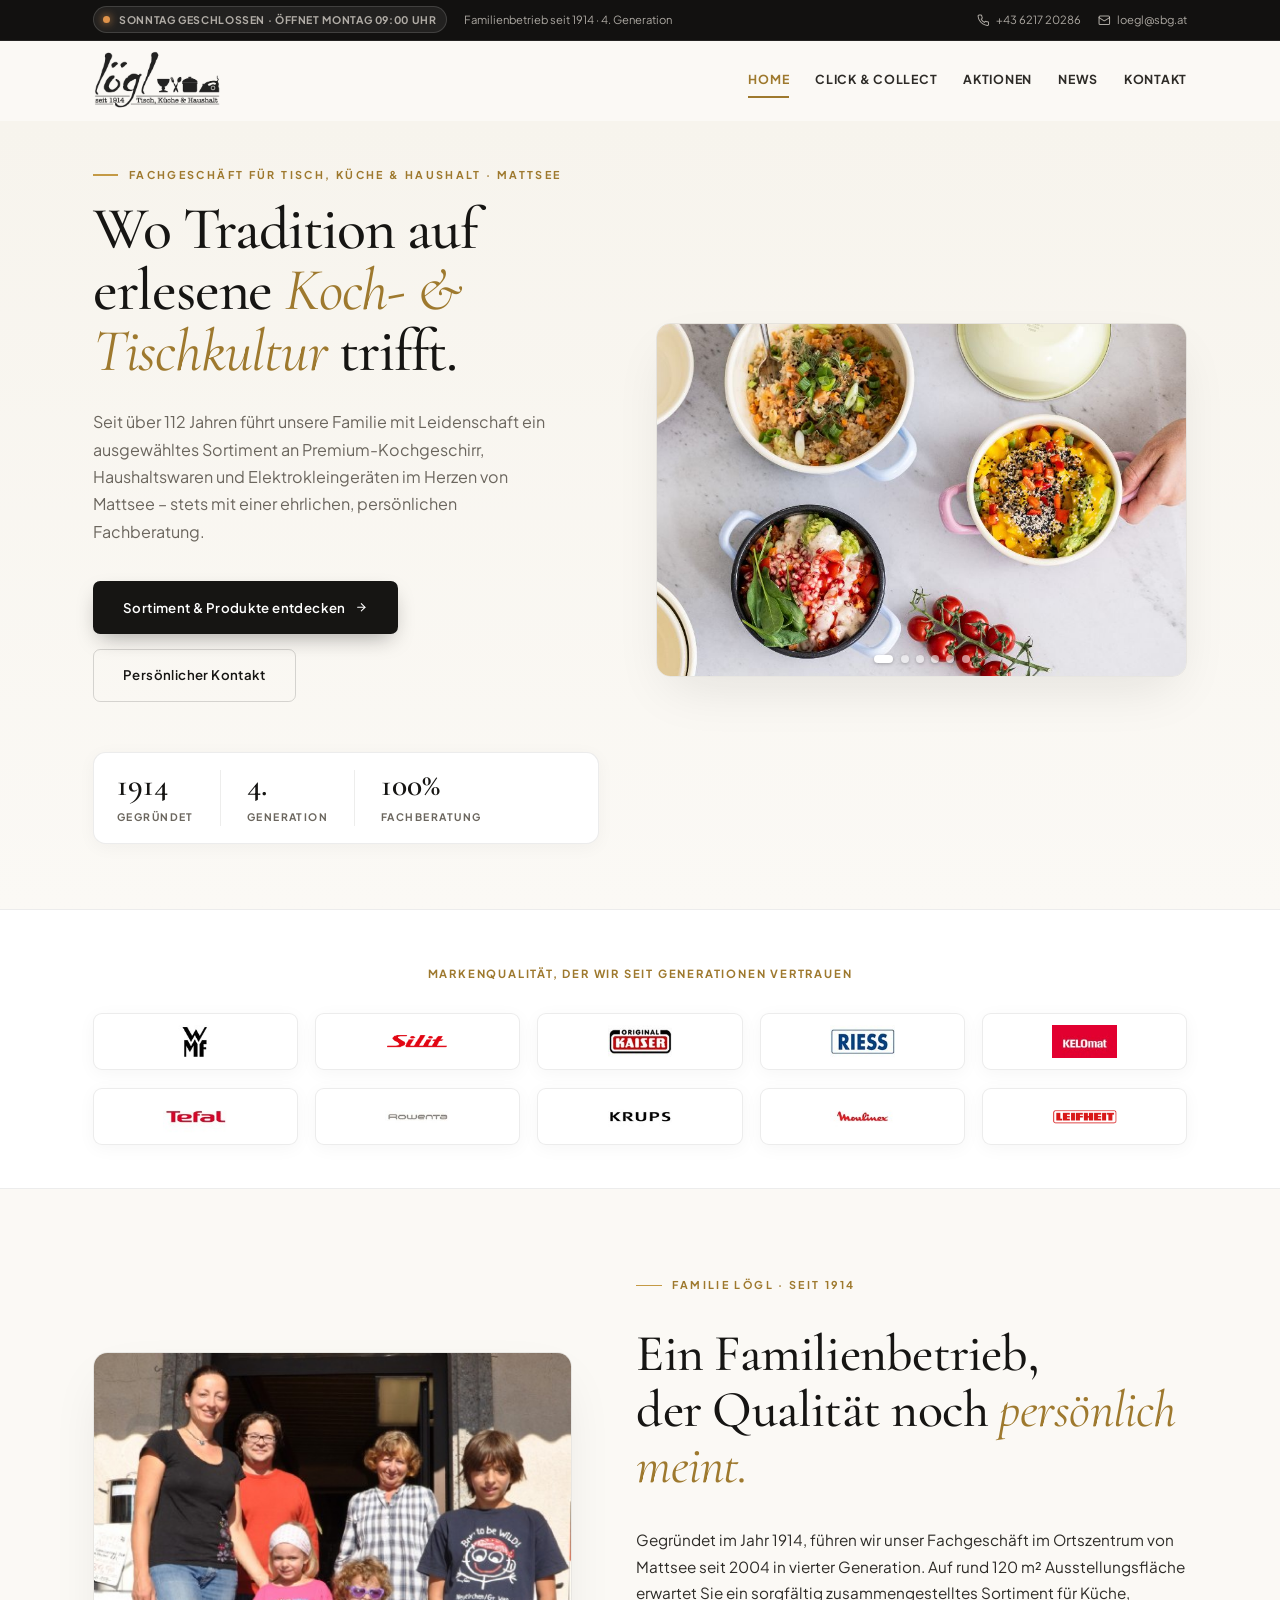
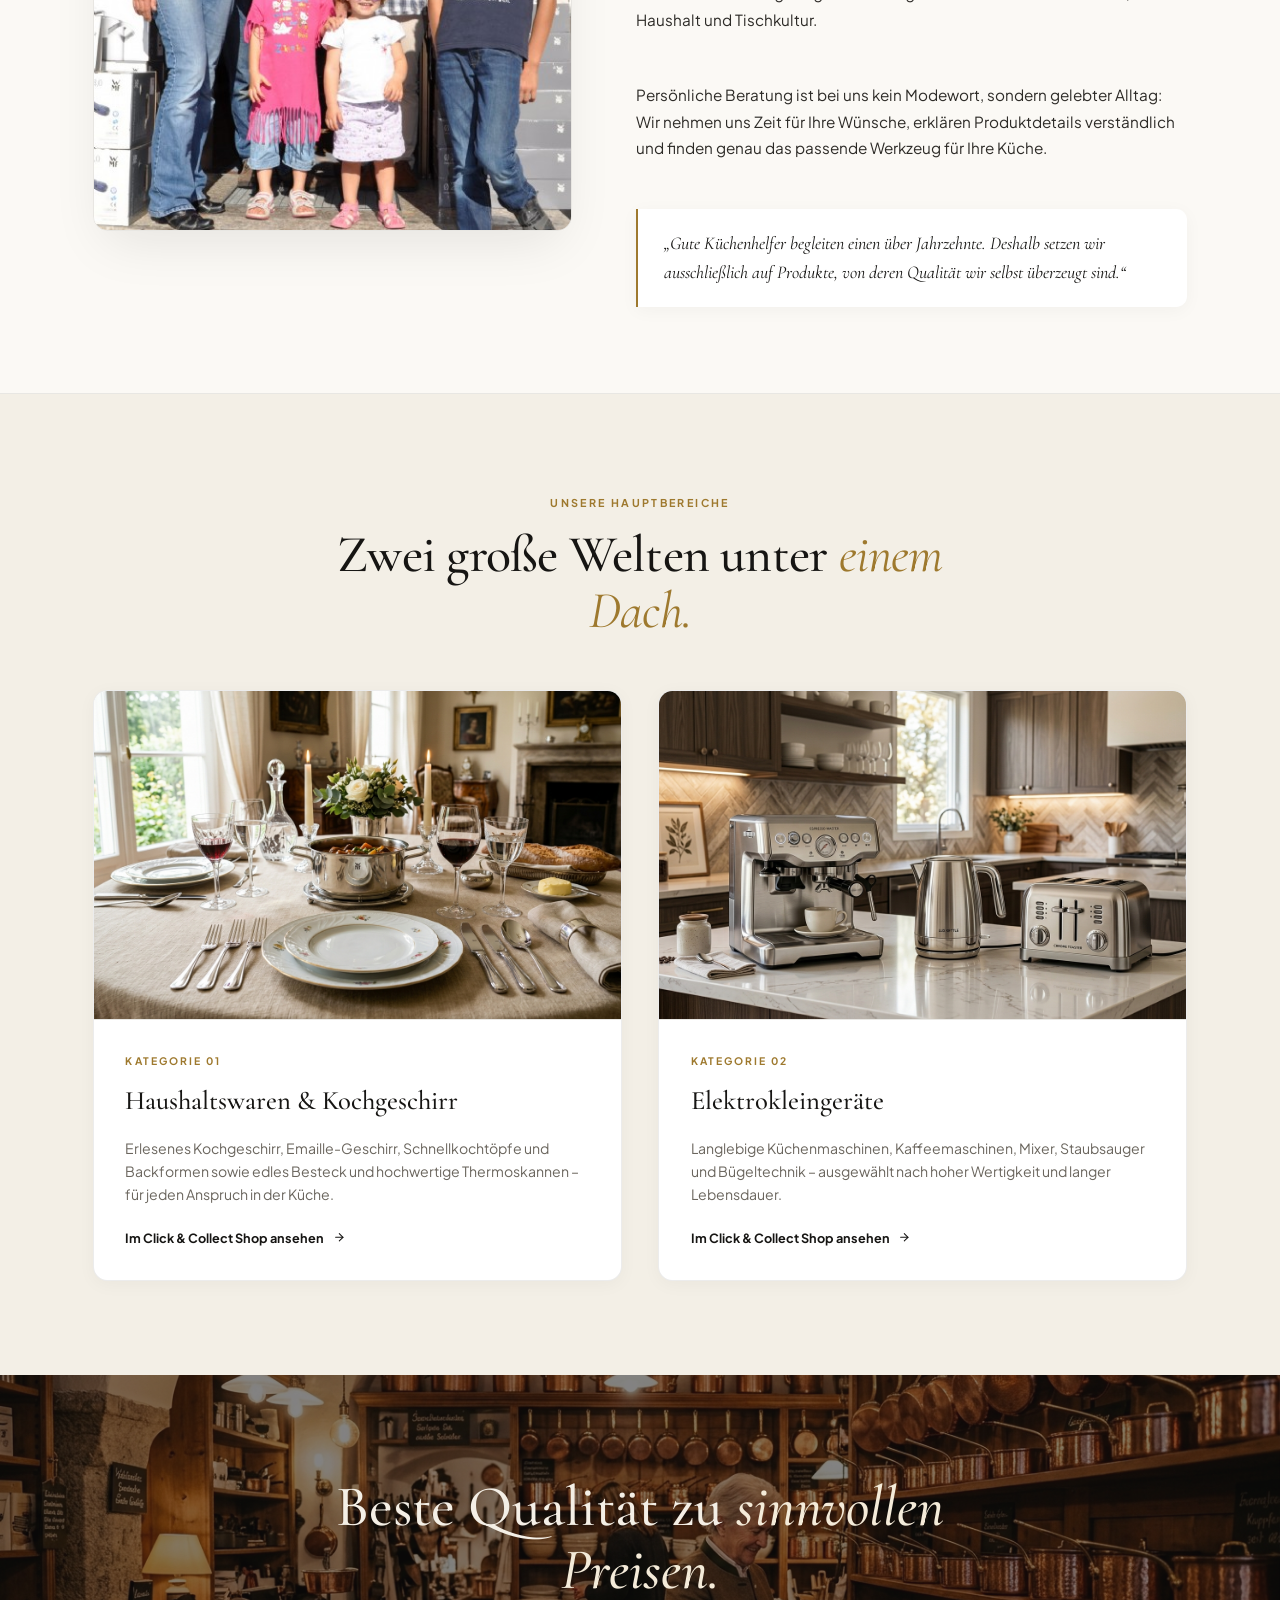
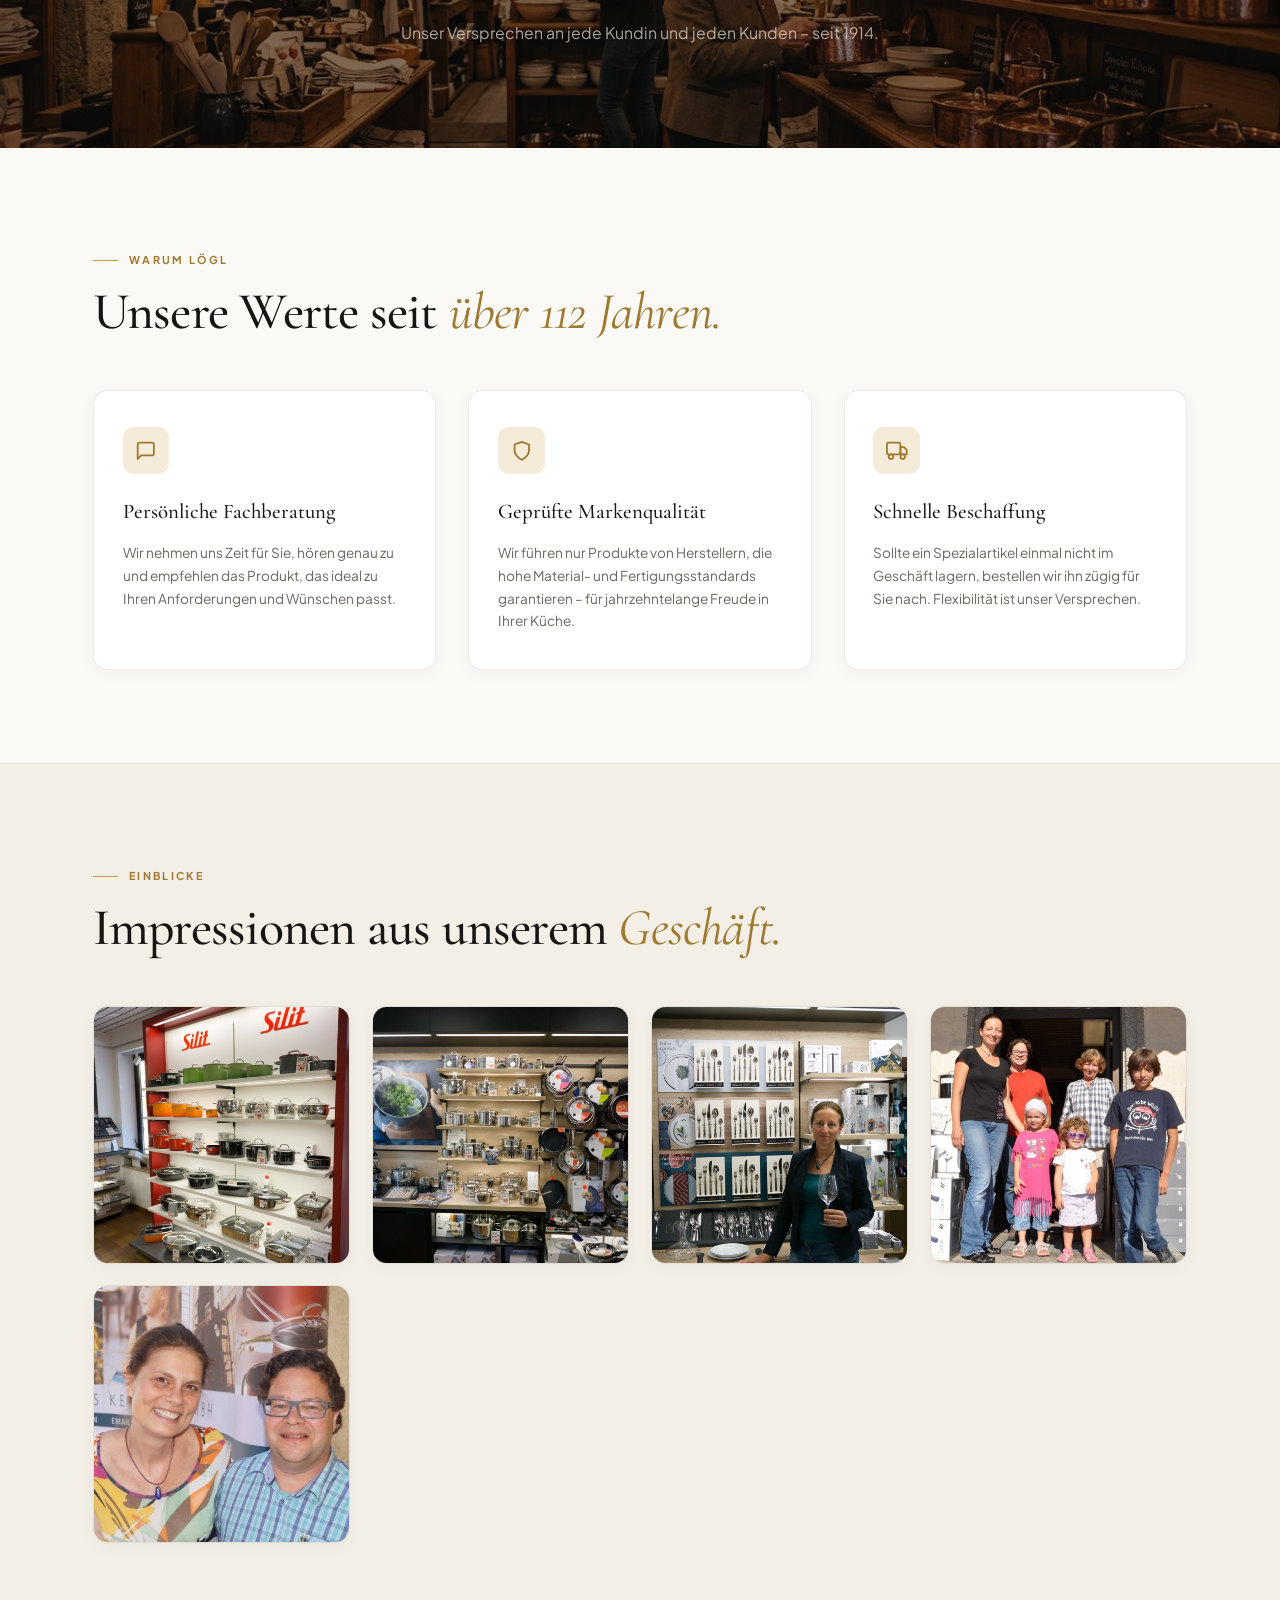
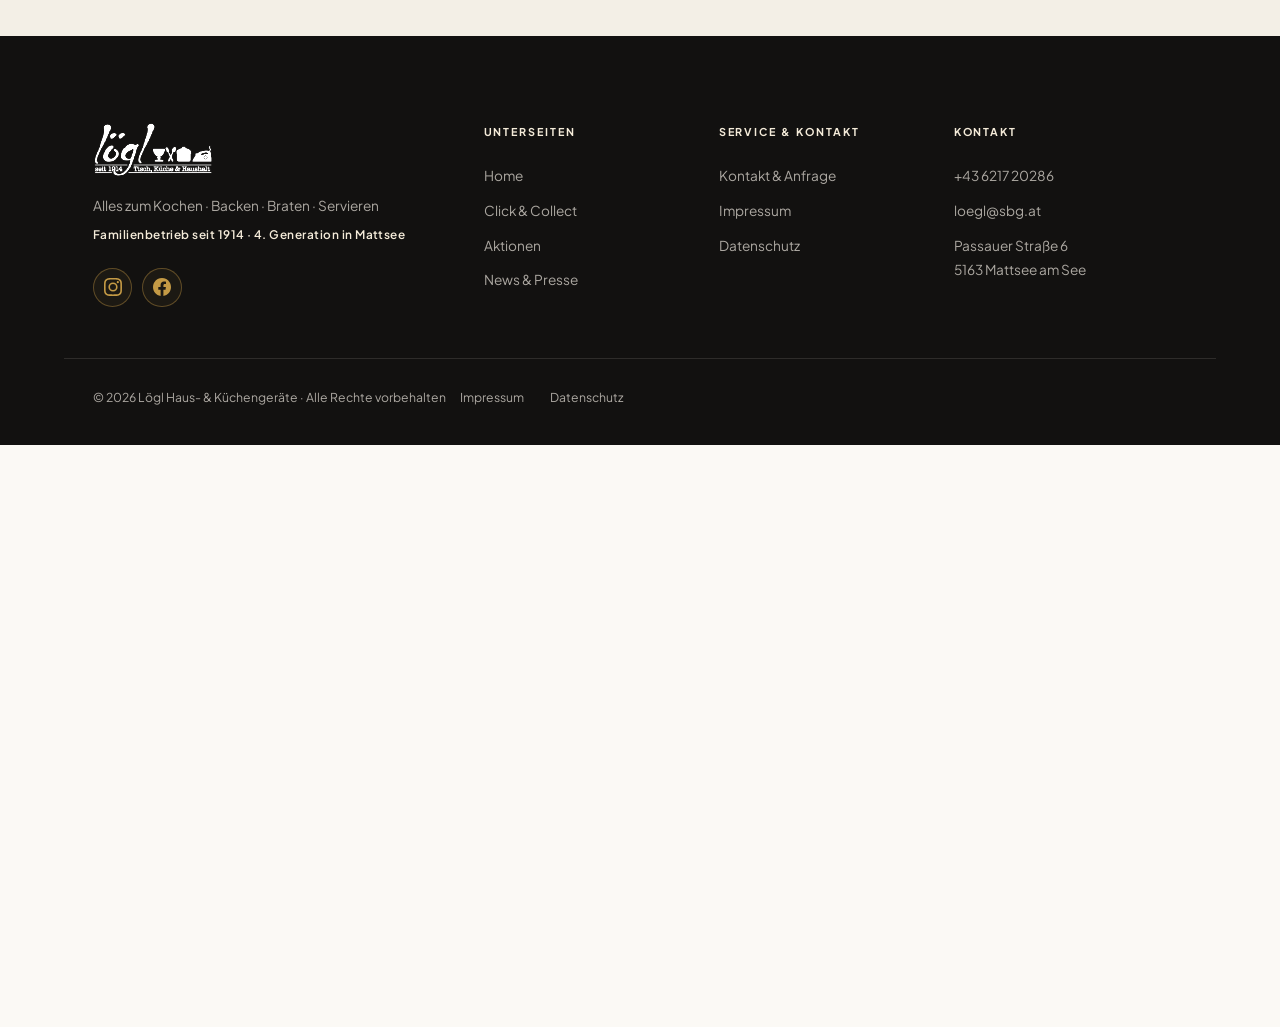
==== commit abd66a13: "Social-Media-Links (Instagram + Facebook) im Footer - Professionelle Marken-Icons als gold-getönte, " ====
--- a/index.html
+++ b/index.html
@@ -325,6 +325,14 @@
           <img class="footer__logo" src="assets/loegl.jpg" alt="Lögl – Tisch, Küche & Haushalt" width="776" height="347" />
           <p>Alles zum Kochen · Backen · Braten · Servieren</p>
           <p class="footer__since">Familienbetrieb seit 1914 · 4. Generation in Mattsee</p>
+          <div class="footer__social" aria-label="Soziale Medien">
+            <a href="https://www.instagram.com/loegl.mattsee/" target="_blank" rel="noopener noreferrer" aria-label="Lögl auf Instagram">
+              <svg viewBox="0 0 24 24" fill="currentColor" aria-hidden="true"><path d="M12 2.16c3.2 0 3.58.01 4.85.07 1.17.05 1.8.25 2.23.41.56.22.96.48 1.38.9.42.42.68.82.9 1.38.16.42.36 1.06.41 2.23.06 1.27.07 1.65.07 4.85s-.01 3.58-.07 4.85c-.05 1.17-.25 1.8-.41 2.23-.22.56-.48.96-.9 1.38-.42.42-.82.68-1.38.9-.42.16-1.06.36-2.23.41-1.27.06-1.65.07-4.85.07s-3.58-.01-4.85-.07c-1.17-.05-1.8-.25-2.23-.41a3.7 3.7 0 0 1-1.38-.9 3.7 3.7 0 0 1-.9-1.38c-.16-.42-.36-1.06-.41-2.23-.06-1.27-.07-1.65-.07-4.85s.01-3.58.07-4.85c.05-1.17.25-1.8.41-2.23.22-.56.48-.96.9-1.38.42-.42.82-.68 1.38-.9.42-.16 1.06-.36 2.23-.41 1.27-.06 1.65-.07 4.85-.07M12 0C8.74 0 8.33.01 7.05.07 5.78.13 4.9.33 4.14.63c-.79.31-1.46.72-2.12 1.38C1.35 2.68.94 3.35.63 4.14.33 4.9.13 5.78.07 7.05.01 8.33 0 8.74 0 12s.01 3.67.07 4.95c.06 1.27.26 2.15.56 2.91.31.79.72 1.46 1.38 2.12.66.66 1.33 1.07 2.12 1.38.76.3 1.64.5 2.91.56C8.33 23.99 8.74 24 12 24s3.67-.01 4.95-.07c1.27-.06 2.15-.26 2.91-.56a5.88 5.88 0 0 0 2.12-1.38 5.88 5.88 0 0 0 1.38-2.12c.3-.76.5-1.64.56-2.91.06-1.28.07-1.69.07-4.95s-.01-3.67-.07-4.95c-.06-1.27-.26-2.15-.56-2.91a5.88 5.88 0 0 0-1.38-2.12A5.88 5.88 0 0 0 19.86.63c-.76-.3-1.64-.5-2.91-.56C15.67.01 15.26 0 12 0z"/><path d="M12 5.84A6.16 6.16 0 1 0 18.16 12 6.16 6.16 0 0 0 12 5.84m0 10.16A4 4 0 1 1 16 12a4 4 0 0 1-4 4z"/><circle cx="18.41" cy="5.59" r="1.44"/></svg>
+            </a>
+            <a href="https://www.facebook.com/profile.php?id=100055354991453&amp;locale=de_DE" target="_blank" rel="noopener noreferrer" aria-label="Lögl auf Facebook">
+              <svg viewBox="0 0 24 24" fill="currentColor" aria-hidden="true"><path d="M24 12.07C24 5.4 18.63 0 12 0S0 5.4 0 12.07C0 18.1 4.39 23.1 10.13 24v-8.44H7.08v-3.49h3.05V9.41c0-3.02 1.79-4.69 4.53-4.69 1.31 0 2.68.24 2.68.24v2.97h-1.51c-1.49 0-1.96.93-1.96 1.89v2.25h3.33l-.53 3.49h-2.8V24C19.61 23.1 24 18.1 24 12.07z"/></svg>
+            </a>
+          </div>
         </div>
         <nav class="footer__nav" aria-label="Footer Navigation Subpages">
           <h4>Unterseiten</h4>
--- a/assets/css/style.css
+++ b/assets/css/style.css
@@ -201,7 +201,7 @@
 .subhero__lead { font-size: 1.02rem; color: var(--ink-soft); line-height: 1.6; margin: 0; }
 
 /* ---------- Hero Section (Side-by-side 2 Column Grid) ---------- */
-.hero { position: relative; background: linear-gradient(180deg, #f7f4ed 0%, var(--paper) 100%); overflow: hidden; padding: 4rem 0 5.5rem; }
+.hero { position: relative; background: linear-gradient(180deg, #f7f4ed 0%, var(--paper) 100%); overflow: hidden; padding: 2.5rem 0 4.5rem; }
 .hero__grid { display: grid; grid-template-columns: 1fr 1.05fr; gap: 4rem; align-items: center; min-height: 540px; }
 .hero__content { max-width: 620px; position: relative; z-index: 2; }
 .hero__title {
@@ -218,7 +218,7 @@
 .hero__meta strong { font-family: var(--serif); font-size: 2.2rem; font-weight: 600; line-height: 1; color: var(--ink); }
 .hero__meta span { font-size: 0.72rem; font-weight: 700; letter-spacing: 0.14em; text-transform: uppercase; color: var(--ink-soft); margin-top: 0.4rem; }
 
-.hero__media { position: relative; border-radius: var(--r); overflow: hidden; box-shadow: var(--shadow-lg); border: 1px solid var(--line); aspect-ratio: 4 / 3; }
+.hero__media { position: relative; border-radius: var(--r); overflow: hidden; box-shadow: var(--shadow-lg); border: 1px solid var(--line); aspect-ratio: 3 / 2; max-height: 68vh; transform: translateY(-78px); }
 .hero__media img { width: 100%; height: 100%; object-fit: cover; transition: transform 1.2s var(--ease); }
 .hero__media:hover img { transform: scale(1.04); }
 
@@ -580,6 +580,14 @@
 .footer__logo { height: 60px; width: auto; filter: invert(1) brightness(1.8); mix-blend-mode: screen; margin-bottom: 1.2rem; }
 .footer__brand p { color: var(--on-dark-soft); font-size: 0.95rem; margin: 0.5rem 0 0; }
 .footer__since { font-size: 0.82rem !important; letter-spacing: 0.04em; color: var(--gold-light) !important; font-weight: 600; }
+.footer__social { display: flex; gap: 0.7rem; margin-top: 1.5rem; }
+.footer__social a {
+  width: 44px; height: 44px; border-radius: 50%; display: grid; place-items: center;
+  color: var(--gold); border: 1px solid rgba(196, 154, 69, 0.4); background: rgba(196, 154, 69, 0.06);
+  transition: background 0.25s var(--ease), color 0.25s var(--ease), border-color 0.25s var(--ease), transform 0.25s var(--ease);
+}
+.footer__social a svg { width: 20px; height: 20px; display: block; }
+.footer__social a:hover { background: var(--gold); color: #121110; border-color: var(--gold); transform: translateY(-2px); }
 .footer__nav { display: flex; flex-direction: column; gap: 0.75rem; }
 .footer__nav h4 { font-size: 0.75rem; letter-spacing: 0.18em; text-transform: uppercase; color: var(--gold-light); margin: 0 0 0.8rem; font-weight: 700; }
 .footer__nav a, .footer__nav span { color: var(--on-dark-soft); font-size: 0.95rem; transition: color 0.25s; }
@@ -718,6 +726,7 @@
   .admin-nav-tabs::-webkit-scrollbar { display: none; }
 
   .hero__grid { grid-template-columns: 1fr; gap: 2.5rem; min-height: auto; }
+  .hero__media { transform: none; }
   .hero { padding: 2.5rem 0 4rem; }
   .hero__content { max-width: 100%; text-align: left; }
   .hero__actions { justify-content: flex-start; }
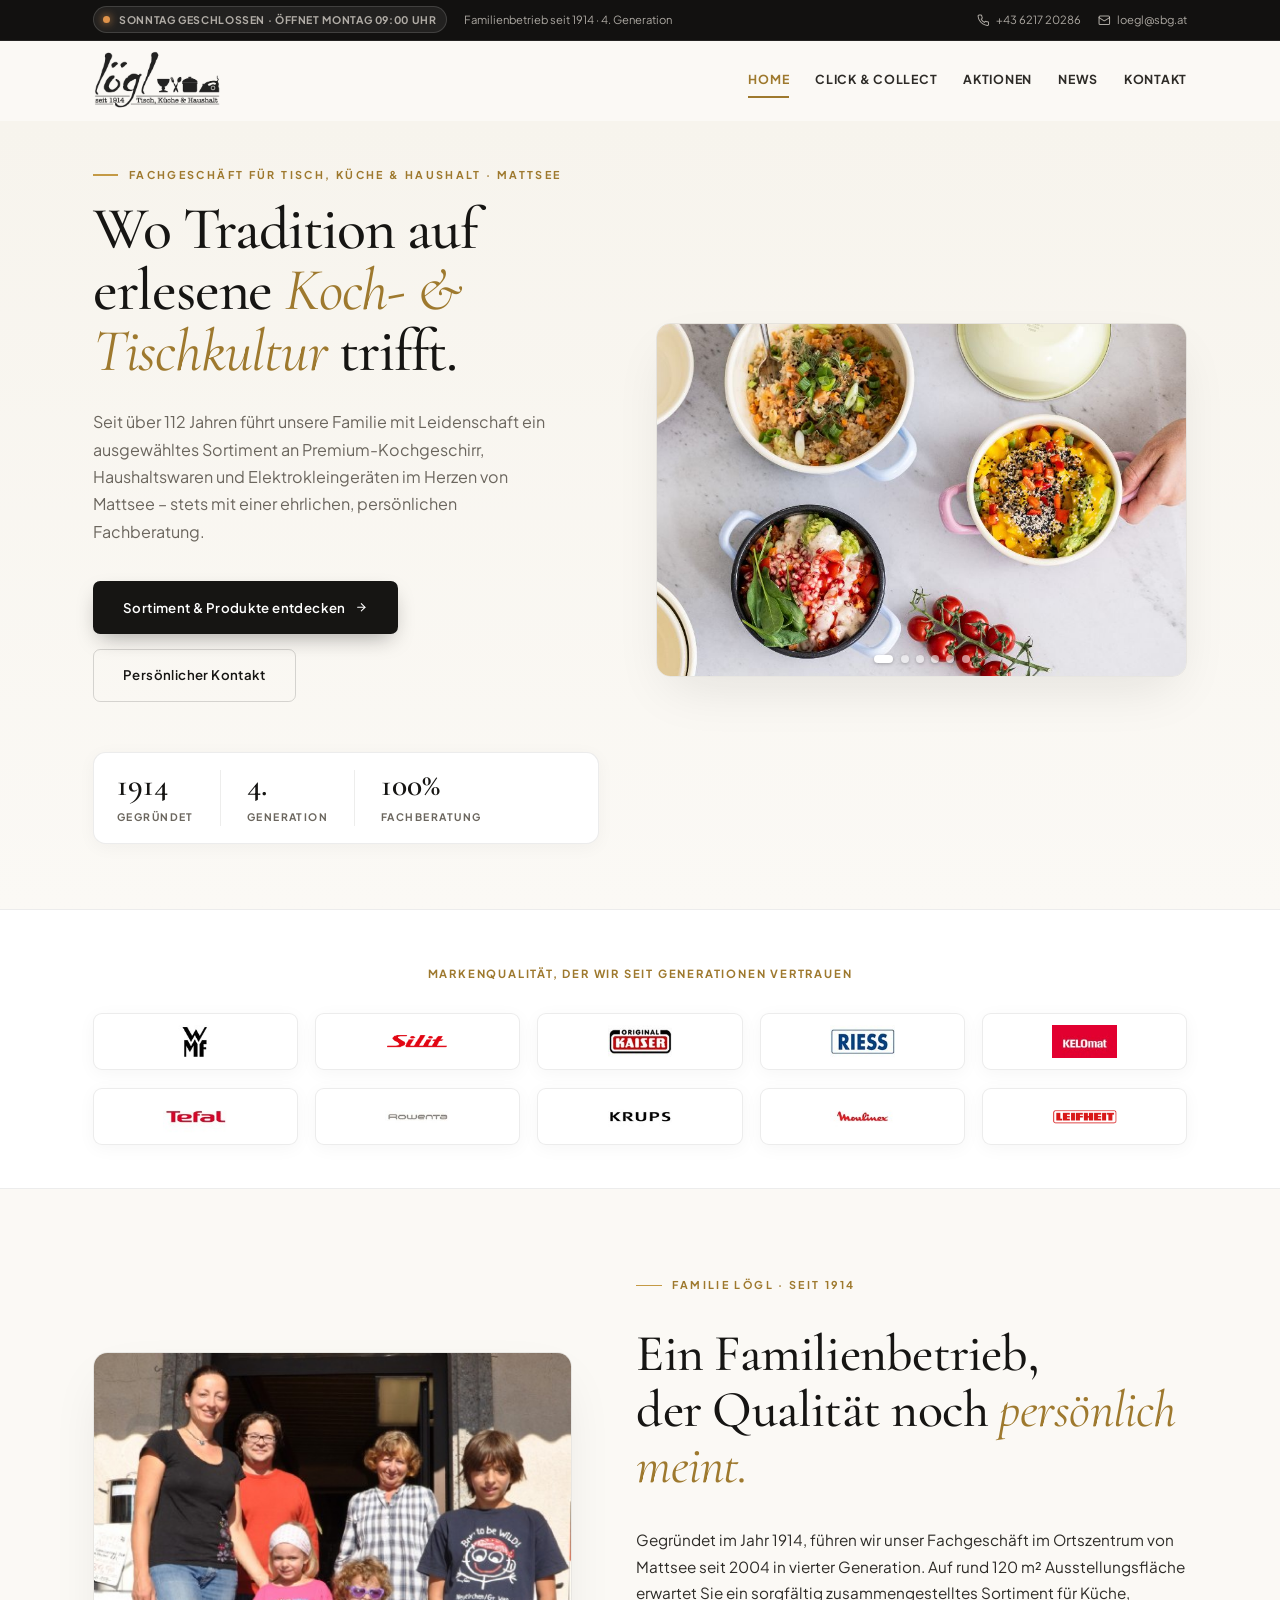
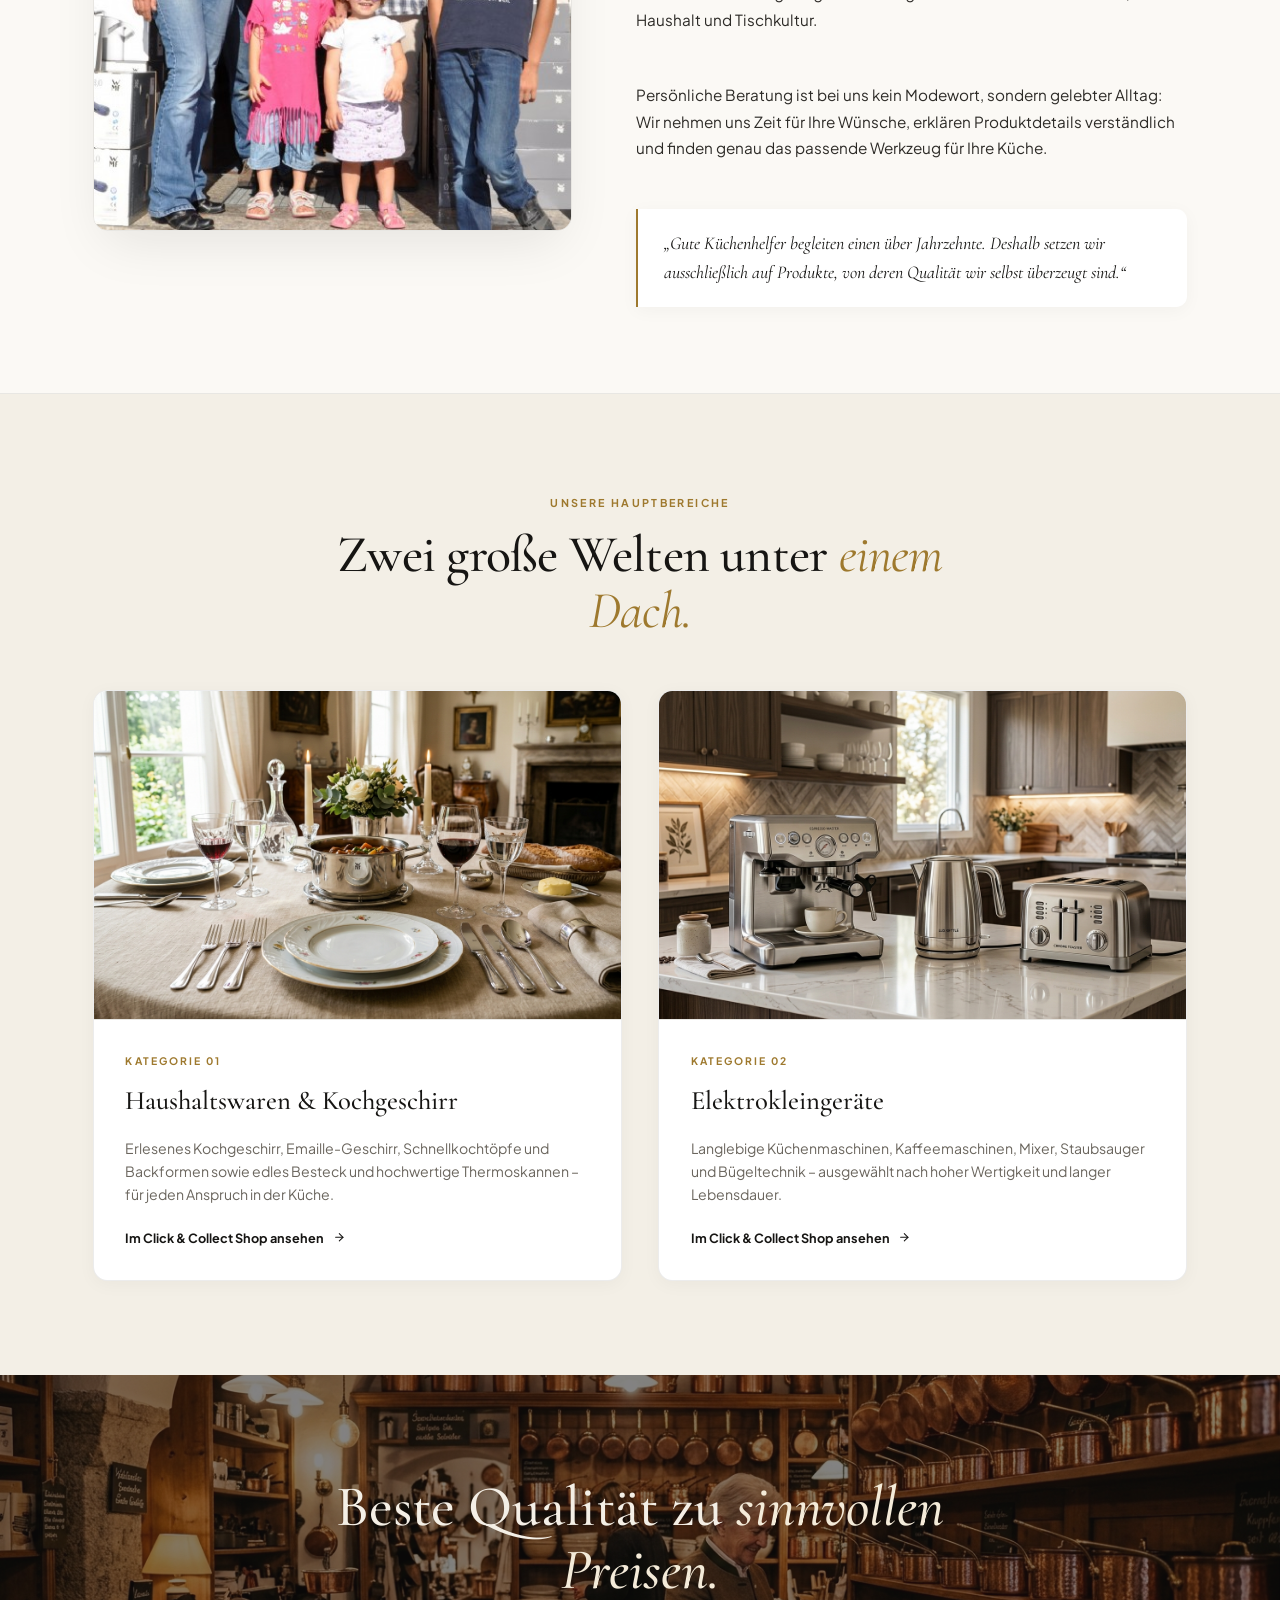
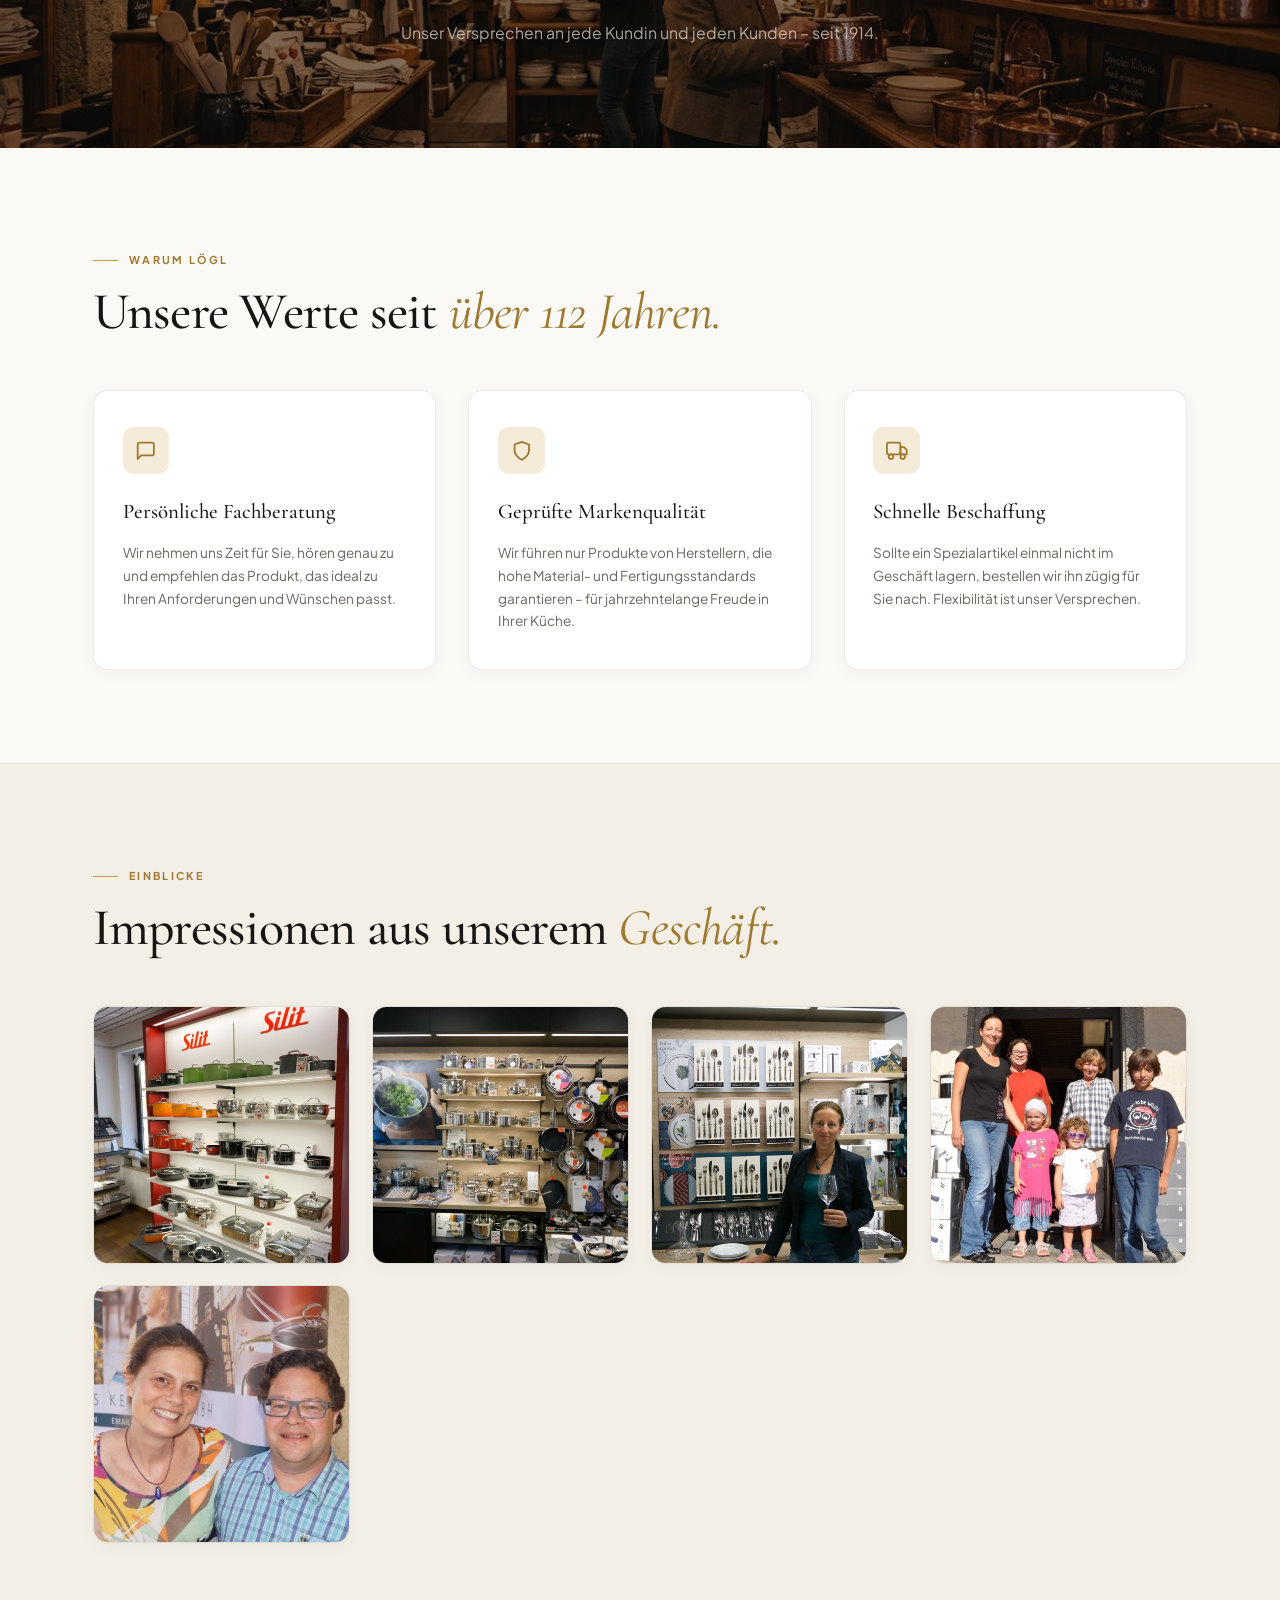
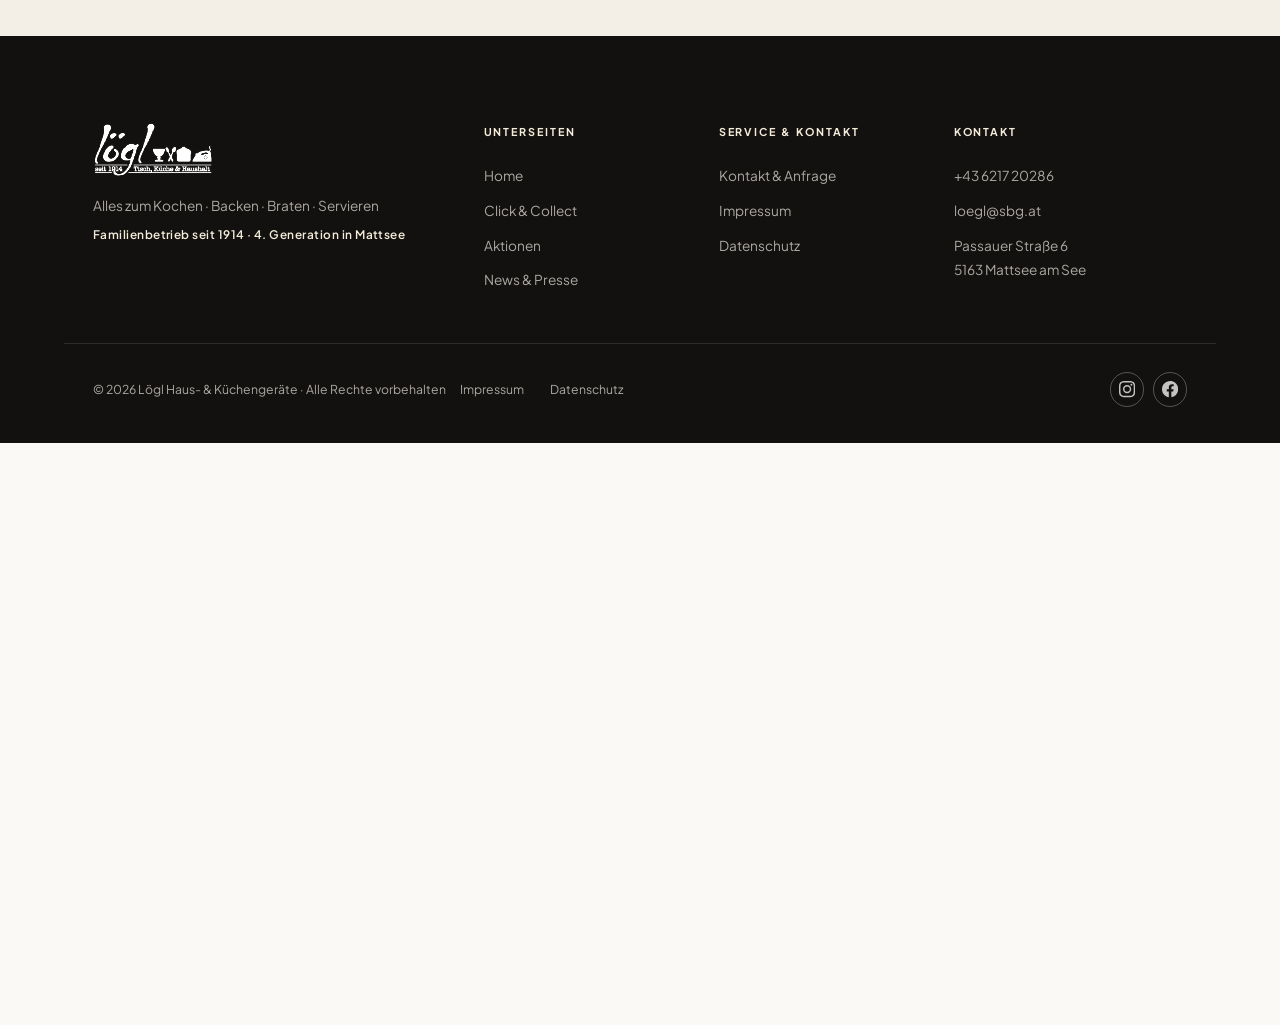
==== commit 6ac16490: "Social-Icons in die untere Footer-Leiste (rechts) + schwarz-weiß - Instagram/Facebook aus dem Marken" ====
--- a/index.html
+++ b/index.html
@@ -325,14 +325,6 @@
           <img class="footer__logo" src="assets/loegl.jpg" alt="Lögl – Tisch, Küche & Haushalt" width="776" height="347" />
           <p>Alles zum Kochen · Backen · Braten · Servieren</p>
           <p class="footer__since">Familienbetrieb seit 1914 · 4. Generation in Mattsee</p>
-          <div class="footer__social" aria-label="Soziale Medien">
-            <a href="https://www.instagram.com/loegl.mattsee/" target="_blank" rel="noopener noreferrer" aria-label="Lögl auf Instagram">
-              <svg viewBox="0 0 24 24" fill="currentColor" aria-hidden="true"><path d="M12 2.16c3.2 0 3.58.01 4.85.07 1.17.05 1.8.25 2.23.41.56.22.96.48 1.38.9.42.42.68.82.9 1.38.16.42.36 1.06.41 2.23.06 1.27.07 1.65.07 4.85s-.01 3.58-.07 4.85c-.05 1.17-.25 1.8-.41 2.23-.22.56-.48.96-.9 1.38-.42.42-.82.68-1.38.9-.42.16-1.06.36-2.23.41-1.27.06-1.65.07-4.85.07s-3.58-.01-4.85-.07c-1.17-.05-1.8-.25-2.23-.41a3.7 3.7 0 0 1-1.38-.9 3.7 3.7 0 0 1-.9-1.38c-.16-.42-.36-1.06-.41-2.23-.06-1.27-.07-1.65-.07-4.85s.01-3.58.07-4.85c.05-1.17.25-1.8.41-2.23.22-.56.48-.96.9-1.38.42-.42.82-.68 1.38-.9.42-.16 1.06-.36 2.23-.41 1.27-.06 1.65-.07 4.85-.07M12 0C8.74 0 8.33.01 7.05.07 5.78.13 4.9.33 4.14.63c-.79.31-1.46.72-2.12 1.38C1.35 2.68.94 3.35.63 4.14.33 4.9.13 5.78.07 7.05.01 8.33 0 8.74 0 12s.01 3.67.07 4.95c.06 1.27.26 2.15.56 2.91.31.79.72 1.46 1.38 2.12.66.66 1.33 1.07 2.12 1.38.76.3 1.64.5 2.91.56C8.33 23.99 8.74 24 12 24s3.67-.01 4.95-.07c1.27-.06 2.15-.26 2.91-.56a5.88 5.88 0 0 0 2.12-1.38 5.88 5.88 0 0 0 1.38-2.12c.3-.76.5-1.64.56-2.91.06-1.28.07-1.69.07-4.95s-.01-3.67-.07-4.95c-.06-1.27-.26-2.15-.56-2.91a5.88 5.88 0 0 0-1.38-2.12A5.88 5.88 0 0 0 19.86.63c-.76-.3-1.64-.5-2.91-.56C15.67.01 15.26 0 12 0z"/><path d="M12 5.84A6.16 6.16 0 1 0 18.16 12 6.16 6.16 0 0 0 12 5.84m0 10.16A4 4 0 1 1 16 12a4 4 0 0 1-4 4z"/><circle cx="18.41" cy="5.59" r="1.44"/></svg>
-            </a>
-            <a href="https://www.facebook.com/profile.php?id=100055354991453&amp;locale=de_DE" target="_blank" rel="noopener noreferrer" aria-label="Lögl auf Facebook">
-              <svg viewBox="0 0 24 24" fill="currentColor" aria-hidden="true"><path d="M24 12.07C24 5.4 18.63 0 12 0S0 5.4 0 12.07C0 18.1 4.39 23.1 10.13 24v-8.44H7.08v-3.49h3.05V9.41c0-3.02 1.79-4.69 4.53-4.69 1.31 0 2.68.24 2.68.24v2.97h-1.51c-1.49 0-1.96.93-1.96 1.89v2.25h3.33l-.53 3.49h-2.8V24C19.61 23.1 24 18.1 24 12.07z"/></svg>
-            </a>
-          </div>
         </div>
         <nav class="footer__nav" aria-label="Footer Navigation Subpages">
           <h4>Unterseiten</h4>
@@ -360,6 +352,14 @@
           <a href="impressum.html">Impressum</a>
           <a href="datenschutz.html">Datenschutz</a>
         </div>
+        <div class="footer__social" aria-label="Soziale Medien">
+          <a href="https://www.instagram.com/loegl.mattsee/" target="_blank" rel="noopener noreferrer" aria-label="Lögl auf Instagram">
+            <svg viewBox="0 0 24 24" fill="currentColor" aria-hidden="true"><path d="M12 2.16c3.2 0 3.58.01 4.85.07 1.17.05 1.8.25 2.23.41.56.22.96.48 1.38.9.42.42.68.82.9 1.38.16.42.36 1.06.41 2.23.06 1.27.07 1.65.07 4.85s-.01 3.58-.07 4.85c-.05 1.17-.25 1.8-.41 2.23-.22.56-.48.96-.9 1.38-.42.42-.82.68-1.38.9-.42.16-1.06.36-2.23.41-1.27.06-1.65.07-4.85.07s-3.58-.01-4.85-.07c-1.17-.05-1.8-.25-2.23-.41a3.7 3.7 0 0 1-1.38-.9 3.7 3.7 0 0 1-.9-1.38c-.16-.42-.36-1.06-.41-2.23-.06-1.27-.07-1.65-.07-4.85s.01-3.58.07-4.85c.05-1.17.25-1.8.41-2.23.22-.56.48-.96.9-1.38.42-.42.82-.68 1.38-.9.42-.16 1.06-.36 2.23-.41 1.27-.06 1.65-.07 4.85-.07M12 0C8.74 0 8.33.01 7.05.07 5.78.13 4.9.33 4.14.63c-.79.31-1.46.72-2.12 1.38C1.35 2.68.94 3.35.63 4.14.33 4.9.13 5.78.07 7.05.01 8.33 0 8.74 0 12s.01 3.67.07 4.95c.06 1.27.26 2.15.56 2.91.31.79.72 1.46 1.38 2.12.66.66 1.33 1.07 2.12 1.38.76.3 1.64.5 2.91.56C8.33 23.99 8.74 24 12 24s3.67-.01 4.95-.07c1.27-.06 2.15-.26 2.91-.56a5.88 5.88 0 0 0 2.12-1.38 5.88 5.88 0 0 0 1.38-2.12c.3-.76.5-1.64.56-2.91.06-1.28.07-1.69.07-4.95s-.01-3.67-.07-4.95c-.06-1.27-.26-2.15-.56-2.91a5.88 5.88 0 0 0-1.38-2.12A5.88 5.88 0 0 0 19.86.63c-.76-.3-1.64-.5-2.91-.56C15.67.01 15.26 0 12 0z"/><path d="M12 5.84A6.16 6.16 0 1 0 18.16 12 6.16 6.16 0 0 0 12 5.84m0 10.16A4 4 0 1 1 16 12a4 4 0 0 1-4 4z"/><circle cx="18.41" cy="5.59" r="1.44"/></svg>
+          </a>
+          <a href="https://www.facebook.com/profile.php?id=100055354991453&amp;locale=de_DE" target="_blank" rel="noopener noreferrer" aria-label="Lögl auf Facebook">
+            <svg viewBox="0 0 24 24" fill="currentColor" aria-hidden="true"><path d="M24 12.07C24 5.4 18.63 0 12 0S0 5.4 0 12.07C0 18.1 4.39 23.1 10.13 24v-8.44H7.08v-3.49h3.05V9.41c0-3.02 1.79-4.69 4.53-4.69 1.31 0 2.68.24 2.68.24v2.97h-1.51c-1.49 0-1.96.93-1.96 1.89v2.25h3.33l-.53 3.49h-2.8V24C19.61 23.1 24 18.1 24 12.07z"/></svg>
+          </a>
+        </div>
       </div>
     </footer>
   </main>
--- a/assets/css/style.css
+++ b/assets/css/style.css
@@ -580,14 +580,18 @@
 .footer__logo { height: 60px; width: auto; filter: invert(1) brightness(1.8); mix-blend-mode: screen; margin-bottom: 1.2rem; }
 .footer__brand p { color: var(--on-dark-soft); font-size: 0.95rem; margin: 0.5rem 0 0; }
 .footer__since { font-size: 0.82rem !important; letter-spacing: 0.04em; color: var(--gold-light) !important; font-weight: 600; }
-.footer__social { display: flex; gap: 0.7rem; margin-top: 1.5rem; }
+.footer__social { display: flex; gap: 0.6rem; }
 .footer__social a {
-  width: 44px; height: 44px; border-radius: 50%; display: grid; place-items: center;
-  color: var(--gold); border: 1px solid rgba(196, 154, 69, 0.4); background: rgba(196, 154, 69, 0.06);
+  width: 38px; height: 38px; border-radius: 50%; display: grid; place-items: center;
+  color: rgba(255,255,255,0.75); border: 1px solid rgba(255,255,255,0.28); background: transparent;
   transition: background 0.25s var(--ease), color 0.25s var(--ease), border-color 0.25s var(--ease), transform 0.25s var(--ease);
 }
-.footer__social a svg { width: 20px; height: 20px; display: block; }
-.footer__social a:hover { background: var(--gold); color: #121110; border-color: var(--gold); transform: translateY(-2px); }
+.footer__social a svg { width: 18px; height: 18px; display: block; }
+.footer__social a:hover { background: #fff; color: #121110; border-color: #fff; transform: translateY(-2px); }
+.footer__bottom .footer__social { margin-left: auto; }
+@media (max-width: 640px) {
+  .footer__bottom .footer__social { margin-left: 0; }
+}
 .footer__nav { display: flex; flex-direction: column; gap: 0.75rem; }
 .footer__nav h4 { font-size: 0.75rem; letter-spacing: 0.18em; text-transform: uppercase; color: var(--gold-light); margin: 0 0 0.8rem; font-weight: 700; }
 .footer__nav a, .footer__nav span { color: var(--on-dark-soft); font-size: 0.95rem; transition: color 0.25s; }
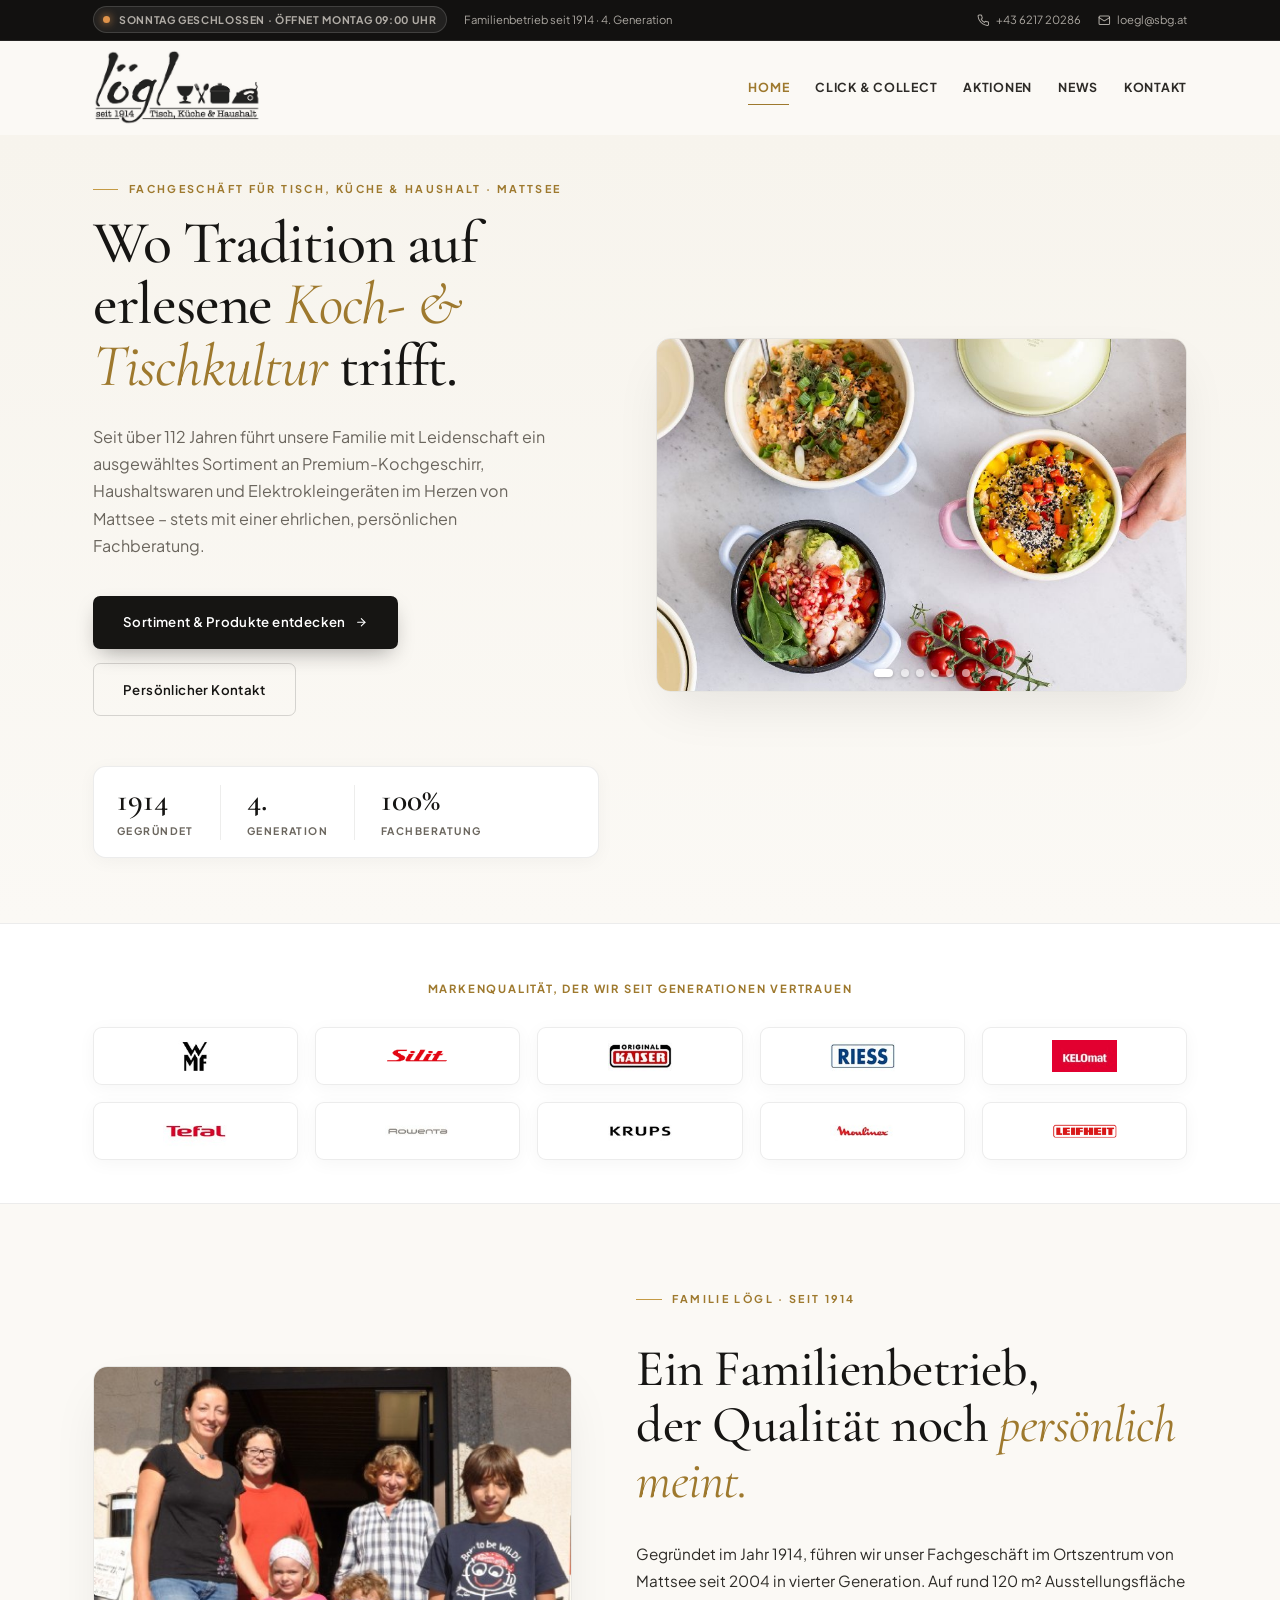
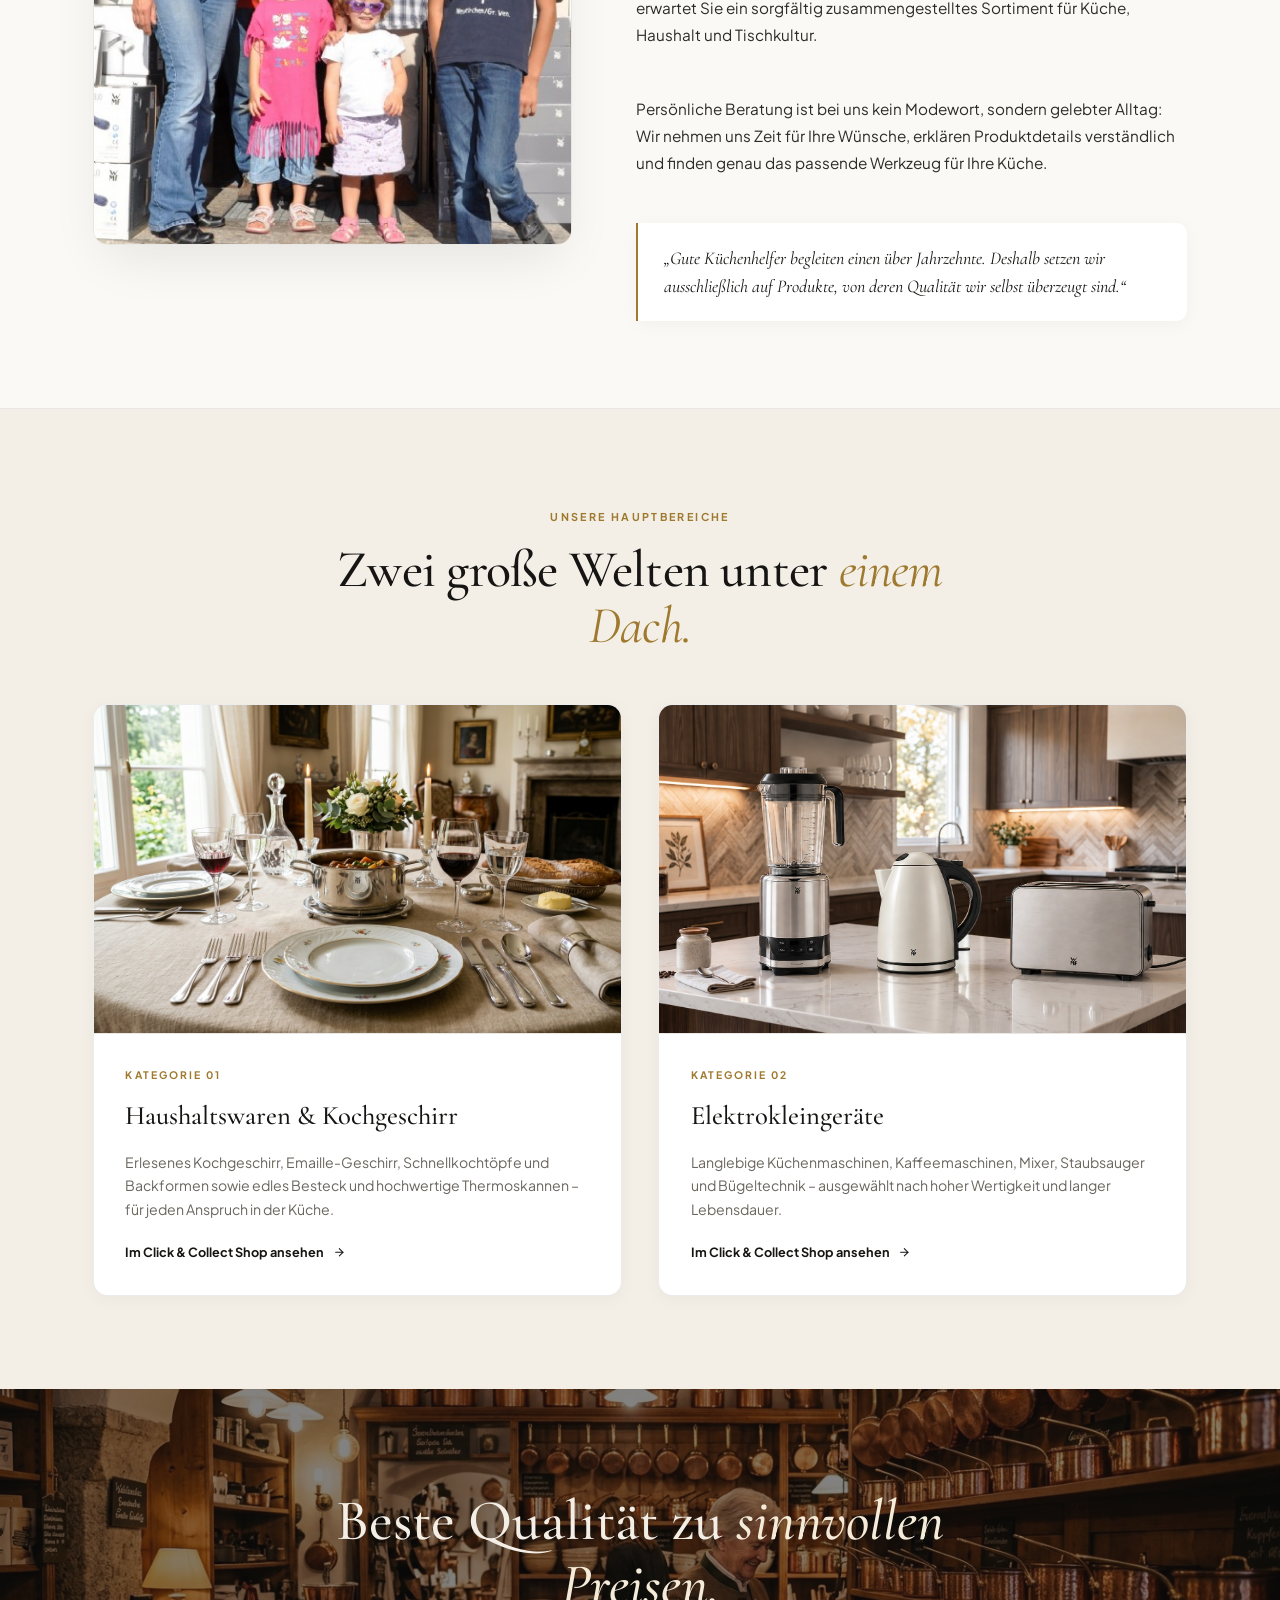
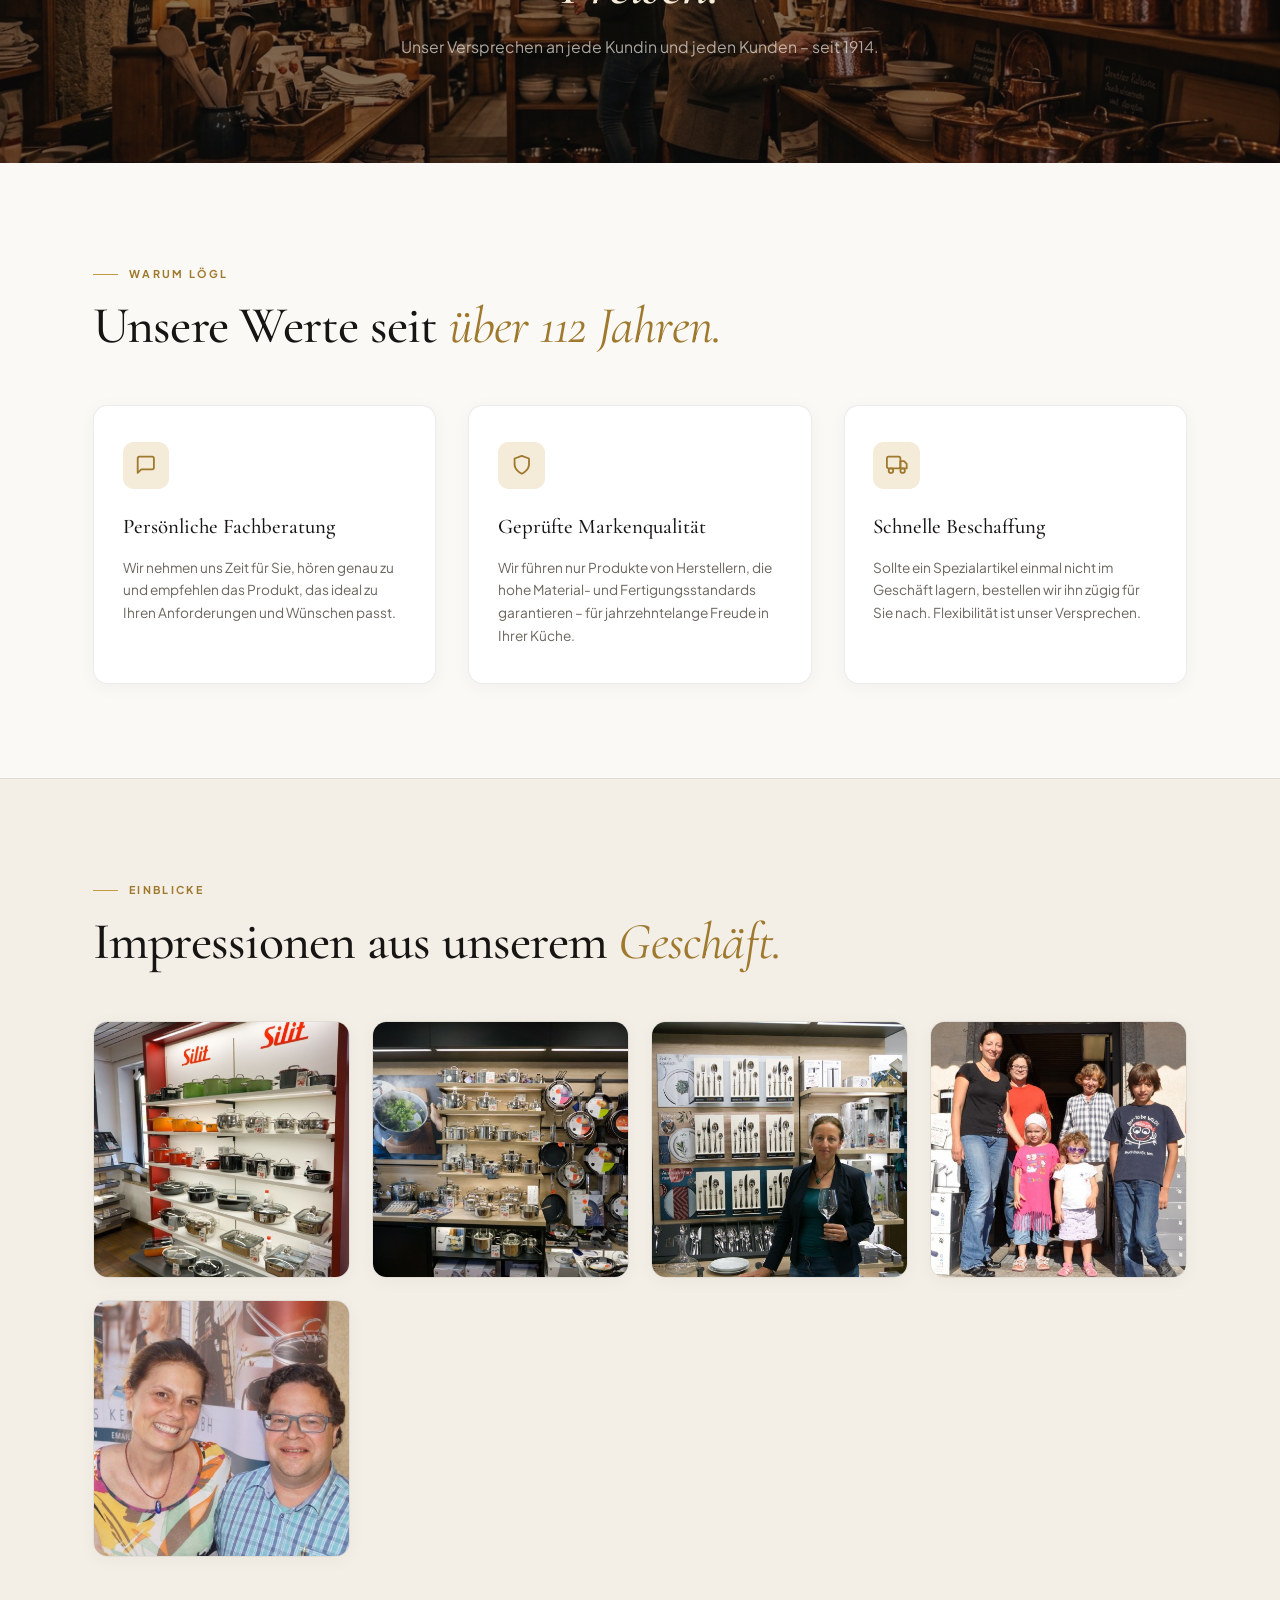
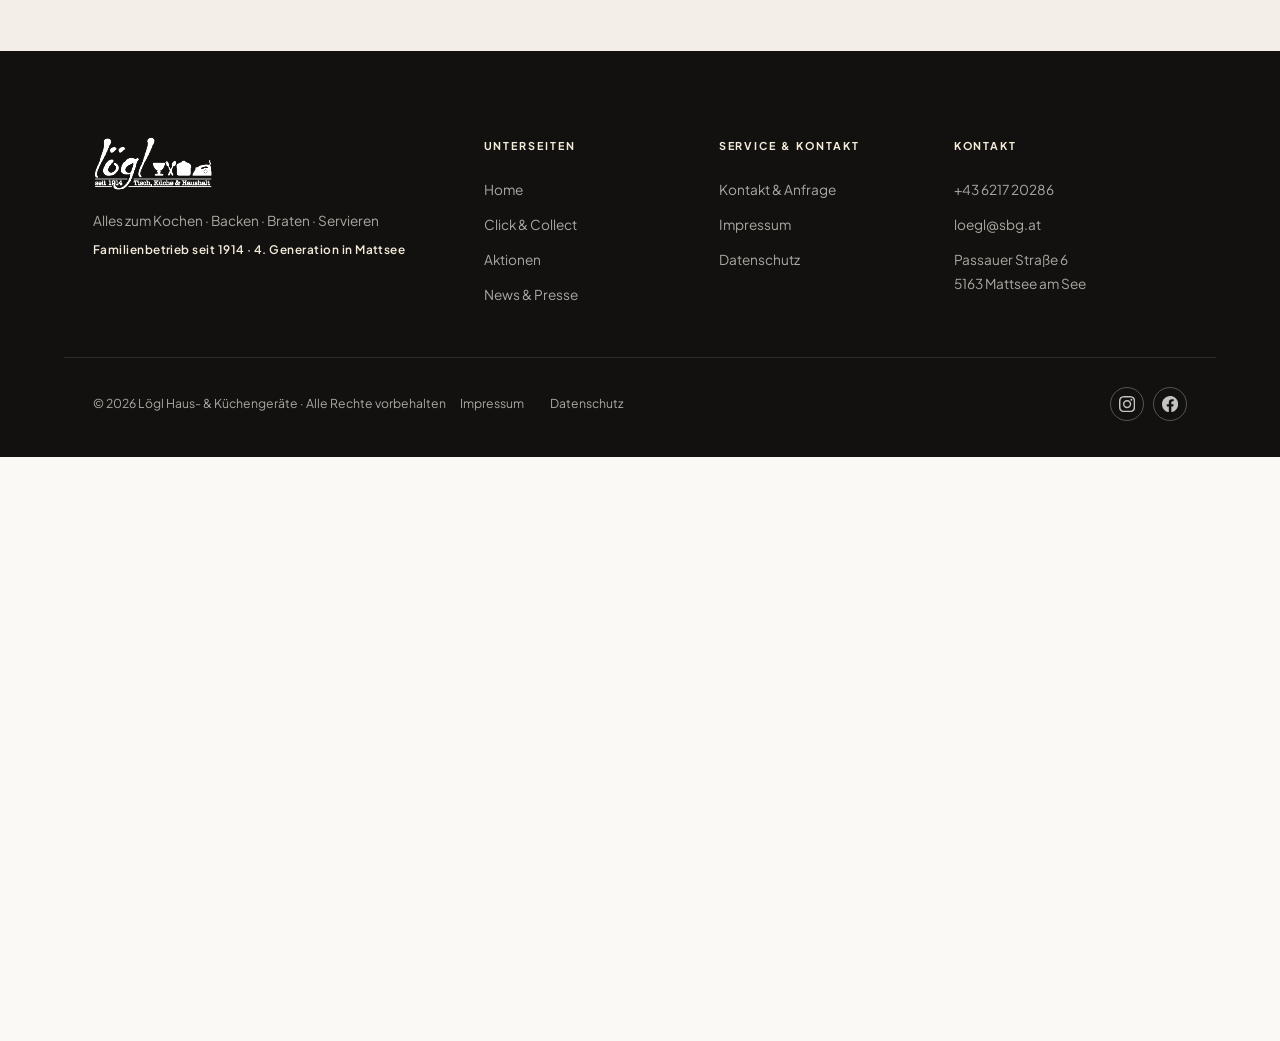
==== commit e78cbfcf: "Kategorie-02-Bild (Elektrokleingeraete) auf Startseite austauschen Neues Motiv als optimiertes JPEG " ====
--- a/index.html
+++ b/index.html
@@ -214,7 +214,7 @@
           <!-- Elektrokleingeräte -->
           <article class="card reveal" id="elektro">
             <figure class="card__media">
-              <img src="assets/stock/sortiment-elektro.jpg" alt="Elektrokleingeräte und Küchentechnik namhafter Marken" width="1500" height="1000" loading="lazy" />
+              <img src="assets/elektrokleingeraete.jpg" alt="Elektrokleingeräte und Küchentechnik namhafter Marken" width="1678" height="937" loading="lazy" />
             </figure>
             <div class="card__body">
               <span class="card__num">Kategorie 02</span>
--- a/assets/css/style.css
+++ b/assets/css/style.css
@@ -4,7 +4,7 @@
    Master Mobile Perfection Upgrade (320px to 4K Displays)
    ========================================================= */
 
-@import url('https://fonts.googleapis.com/css2?family=Cormorant+Garamond:ital,wght@0,400;0,500;0,600;0,700;1,400;1,600&family=Plus+Jakarta+Sans:wght@400;500;600;700&display=swap');
+@import url('https://fonts.googleapis.com/css2?family=Cormorant+Garamond:ital,wght@0,400;0,500;0,600;0,700;1,400;1,600&family=Jost:wght@400;500;600;700&family=Plus+Jakarta+Sans:wght@400;500;600;700&display=swap');
 
 :root {
   --paper:        #fbf9f5;   /* ultra warm cream base */
@@ -32,6 +32,7 @@
 
   --serif: "Cormorant Garamond", Georgia, serif;
   --sans:  "Plus Jakarta Sans", -apple-system, BlinkMacSystemFont, sans-serif;
+  --price: "Jost", "Plus Jakarta Sans", -apple-system, sans-serif;
 
   --wrap: 1280px;
   --sp: 8.5rem;
@@ -158,10 +159,10 @@
   border-bottom: 1px solid transparent; transition: all 0.4s var(--ease);
 }
 .header.is-stuck { border-color: var(--line); box-shadow: 0 10px 30px -10px rgba(0, 0, 0, 0.05); }
-.header__inner { display: flex; align-items: center; justify-content: space-between; height: 88px; }
+.header__inner { display: flex; align-items: center; justify-content: space-between; height: 104px; }
 
 .brand { display: flex; align-items: center; gap: 0.8rem; line-height: 0; }
-.brand__logo { height: 64px; width: auto; mix-blend-mode: multiply; transition: opacity 0.3s, transform 0.3s; }
+.brand__logo { height: 84px; width: auto; mix-blend-mode: multiply; transition: opacity 0.3s, transform 0.3s; }
 
 .nav { display: flex; align-items: center; gap: 1.8rem; }
 .nav__link {
@@ -496,6 +497,7 @@
 
 /* ---------- Product Grid & Compact Shop Cards ---------- */
 .cat-grid { display: grid; grid-template-columns: repeat(4, 1fr); gap: 1.5rem; }
+#productGrid { grid-auto-rows: 1fr; }
 .prod-card {
   background: var(--paper-2); border: 1px solid var(--line); border-radius: var(--r);
   overflow: hidden; display: flex; flex-direction: column; transition: all 0.4s var(--ease);
@@ -504,7 +506,7 @@
 
 .prod-card--compact { padding: 0; }
 .prod-card--compact .prod-card__img {
-  aspect-ratio: 4 / 3; max-height: 190px; background: var(--paper); overflow: hidden; position: relative;
+  aspect-ratio: 4 / 3; max-height: 190px; background: #fff; overflow: hidden; position: relative;
   border-bottom: 1px solid var(--line);
 }
 .prod-card--compact .prod-card__img img {
@@ -512,8 +514,8 @@
 }
 .prod-card--compact:hover .prod-card__img img { transform: scale(1.06); }
 .prod-card--compact .prod-card__body { padding: 1.3rem; display: flex; flex-direction: column; flex: 1; }
-.prod-card--compact .prod-card__title { font-size: 1.18rem; margin: 0 0 0.4rem; line-height: 1.3; color: var(--ink); }
-.prod-card--compact .prod-card__desc { font-size: 0.86rem; color: var(--ink-soft); line-height: 1.5; margin: 0 0 1rem; }
+.prod-card--compact .prod-card__title { font-size: 1.18rem; margin: 0 0 0.4rem; line-height: 1.3; color: var(--ink); display: -webkit-box; -webkit-box-orient: vertical; -webkit-line-clamp: 2; line-clamp: 2; overflow: hidden; min-height: 2.6em; }
+.prod-card--compact .prod-card__desc { font-size: 0.86rem; color: var(--ink-soft); line-height: 1.5; margin: 0 0 1rem; display: -webkit-box; -webkit-box-orient: vertical; -webkit-line-clamp: 2; line-clamp: 2; overflow: hidden; min-height: 3em; }
 
 /* ---------- FLUSH ACTION CARD BANNER IMAGE STYLING ---------- */
 .card__media--banner {
@@ -592,6 +594,49 @@
 @media (max-width: 640px) {
   .footer__bottom .footer__social { margin-left: 0; }
 }
+
+/* ---------- ADMIN: Mehrbild-Upload (Thumbnails) ---------- */
+.pm-thumbs { display: flex; flex-wrap: wrap; gap: 0.7rem; margin-top: 0.9rem; }
+.pm-thumb { position: relative; width: 96px; height: 96px; border-radius: 10px; overflow: hidden; border: 2px solid var(--line); background: #fff; }
+.pm-thumb.is-main { border-color: var(--gold-dark); box-shadow: 0 0 0 2px var(--gold-light); }
+.pm-thumb > img { width: 100%; height: 100%; object-fit: contain; padding: 5px; }
+.pm-thumb__badge { position: absolute; top: 3px; left: 3px; background: var(--gold-dark); color: #fff; font-size: 0.58rem; font-weight: 700; letter-spacing: 0.03em; padding: 2px 5px; border-radius: 4px; z-index: 2; }
+.pm-thumb__btns { position: absolute; bottom: 0; left: 0; right: 0; display: flex; z-index: 2; }
+.pm-thumb__btn { flex: 1; border: none; background: rgba(22,21,19,0.62); color: #fff; font-size: 0.66rem; font-weight: 700; padding: 4px 2px; cursor: pointer; transition: background 0.2s; }
+.pm-thumb__btn:hover { background: rgba(22,21,19,0.85); }
+.pm-thumb__btn--del:hover { background: #c62828; }
+.pm-thumb--loading { display: grid; place-items: center; font-size: 0.7rem; color: var(--ink-soft); text-align: center; }
+
+/* ---------- PRODUKT-DETAIL-GALERIE (Info-Modal) ---------- */
+.pg__main { position: relative; border-radius: 12px; overflow: hidden; border: 1px solid var(--line); background: #fff; aspect-ratio: 4 / 3; cursor: zoom-in; }
+.pg__main img { width: 100%; height: 100%; object-fit: contain; padding: 0.8rem; display: block; }
+.pg__arrow { position: absolute; top: 50%; transform: translateY(-50%); width: 36px; height: 36px; border-radius: 50%; border: none; cursor: pointer; background: rgba(255,255,255,0.9); color: var(--ink); display: grid; place-items: center; box-shadow: 0 2px 10px rgba(0,0,0,0.18); opacity: 0; transition: opacity 0.25s var(--ease); z-index: 2; }
+.pg__main:hover .pg__arrow { opacity: 1; }
+.pg__arrow--prev { left: 0.6rem; }
+.pg__arrow--next { right: 0.6rem; }
+.pg__zoom { position: absolute; top: 0.6rem; right: 0.6rem; width: 30px; height: 30px; border-radius: 50%; background: rgba(22,21,19,0.6); color: #fff; display: grid; place-items: center; z-index: 2; pointer-events: none; }
+.pg__thumbs { display: flex; gap: 0.5rem; margin-top: 0.7rem; flex-wrap: wrap; }
+.pg__thumb { width: 56px; height: 56px; border-radius: 8px; overflow: hidden; border: 2px solid var(--line); background: #fff; cursor: pointer; padding: 0; }
+.pg__thumb.is-active { border-color: var(--gold-dark); box-shadow: 0 0 0 1px var(--gold-dark); }
+.pg__thumb img { width: 100%; height: 100%; object-fit: contain; padding: 3px; display: block; }
+@media (max-width: 640px) { .pg__arrow { opacity: 1; } }
+
+/* Zahlen/Preise: klare, gut lesbare Schrift statt verschnörkeltem Serif */
+[id^="kpi"] { font-family: var(--price) !important; font-variant-numeric: tabular-nums; letter-spacing: 0.01em; }
+
+/* Reservierungen: Status-Filter */
+.res-filter { font-family: var(--sans); font-size: 0.82rem; font-weight: 600; padding: 0.5em 1.1em; border-radius: 20px; border: 1px solid var(--line); background: #fff; color: var(--ink-soft); cursor: pointer; transition: background 0.2s var(--ease), color 0.2s var(--ease), border-color 0.2s var(--ease); }
+.res-filter:hover { border-color: var(--line-gold); color: var(--ink); }
+.res-filter.is-active { background: var(--ink); color: #fff; border-color: var(--ink); }
+
+/* Neue-Reservierung: Tab-Badge, NEU-Markierung, Toast */
+.admin-tab-btn { position: relative; }
+.nav-badge { display: inline-grid; place-items: center; min-width: 20px; height: 20px; padding: 0 6px; border-radius: 10px; background: #c62828; color: #fff; font-family: var(--price); font-size: 0.72rem; font-weight: 700; margin-left: 0.5rem; line-height: 1; }
+tr.res-row-new { background: rgba(196, 154, 69, 0.12); box-shadow: inset 3px 0 0 var(--gold-dark); }
+.res-new-badge { display: inline-block; background: #c62828; color: #fff; font-size: 0.6rem; font-weight: 700; letter-spacing: 0.05em; padding: 2px 6px; border-radius: 4px; margin-right: 6px; vertical-align: middle; }
+.admin-toast { position: fixed; top: 1.2rem; right: 1.2rem; z-index: 4000; background: var(--ink); color: #fff; padding: 0.9rem 1.2rem; border-radius: 12px; box-shadow: 0 12px 32px rgba(0,0,0,0.28); font-size: 0.9rem; max-width: 340px; display: flex; align-items: center; gap: 0.6rem; transform: translateY(-10px); opacity: 0; transition: transform 0.3s var(--ease), opacity 0.3s var(--ease); }
+.admin-toast.is-show { transform: translateY(0); opacity: 1; }
+@media (max-width: 640px) { .admin-toast { left: 0.8rem; right: 0.8rem; max-width: none; } }
 .footer__nav { display: flex; flex-direction: column; gap: 0.75rem; }
 .footer__nav h4 { font-size: 0.75rem; letter-spacing: 0.18em; text-transform: uppercase; color: var(--gold-light); margin: 0 0 0.8rem; font-weight: 700; }
 .footer__nav a, .footer__nav span { color: var(--on-dark-soft); font-size: 0.95rem; transition: color 0.25s; }
@@ -652,8 +697,8 @@
   .topbar__link { font-size: 0.76rem !important; font-weight: 600 !important; color: var(--gold-light) !important; }
 
   .header { position: sticky; top: 0; z-index: 120; }
-  .header__inner { height: 70px; }
-  .brand__logo { height: 52px; }
+  .header__inner { height: 84px; }
+  .brand__logo { height: 66px; }
 
   /* Mobile Navigation Menu Clean Card Dropdown (Zero Extra Contact Boxes) */
   .burger { display: flex !important; align-items: center; justify-content: center; z-index: 130; width: 44px; height: 44px; padding: 10px 8px; border-radius: 8px; background: rgba(22, 21, 19, 0.04); }
@@ -736,6 +781,7 @@
   .hero__actions { justify-content: flex-start; }
 
   .cat-grid, #productGrid { grid-template-columns: repeat(2, 1fr) !important; }
+  #aktionenGrid { grid-template-columns: 1fr !important; }
   .brands__grid { grid-template-columns: repeat(3, 1fr); }
   .vorteile-grid { grid-template-columns: 1fr !important; text-align: left !important; gap: 1.2rem !important; }
   .form__row { grid-template-columns: 1fr; }
@@ -797,10 +843,11 @@
   .brand-card img { max-height: 28px; }
 
   .cat-grid, #productGrid { grid-template-columns: 1fr !important; gap: 1.2rem; }
+  #productGrid { grid-auto-rows: auto !important; }
   .gallery__grid { grid-template-columns: 1fr; }
 
   .prod-card--compact { border-radius: 14px !important; box-shadow: 0 4px 16px rgba(0,0,0,0.05) !important; }
-  .prod-card--compact .prod-card__img { max-height: 160px !important; padding: 0.8rem !important; }
+  .prod-card--compact .prod-card__img { max-height: none !important; padding: 1rem !important; }
   .prod-card--compact .prod-card__body { padding: 1.1rem !important; }
   .prod-card--compact .prod-card__title { font-size: 1.12rem !important; line-height: 1.35 !important; margin-bottom: 0.4rem !important; }
   .prod-card--compact .prod-card__desc { font-size: 0.84rem !important; line-height: 1.5 !important; margin-bottom: 0.8rem !important; word-break: break-word !important; }
